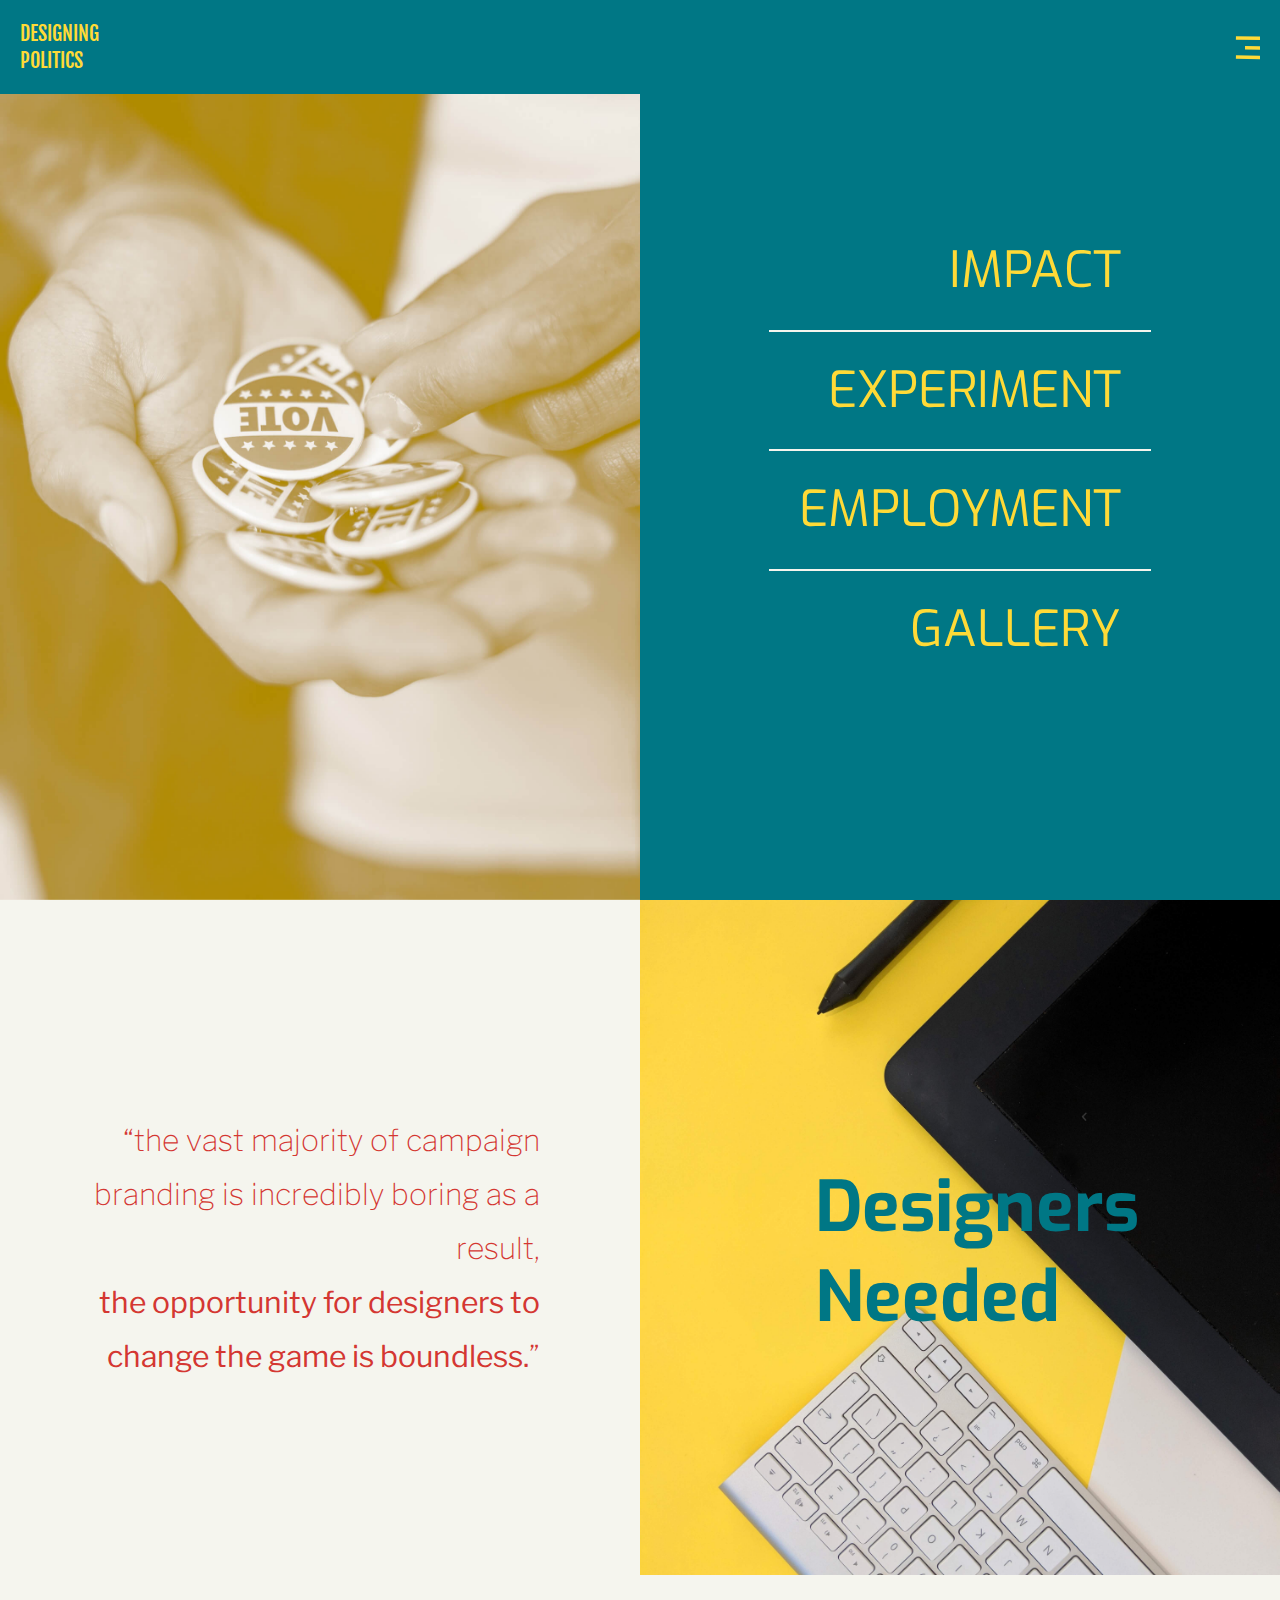
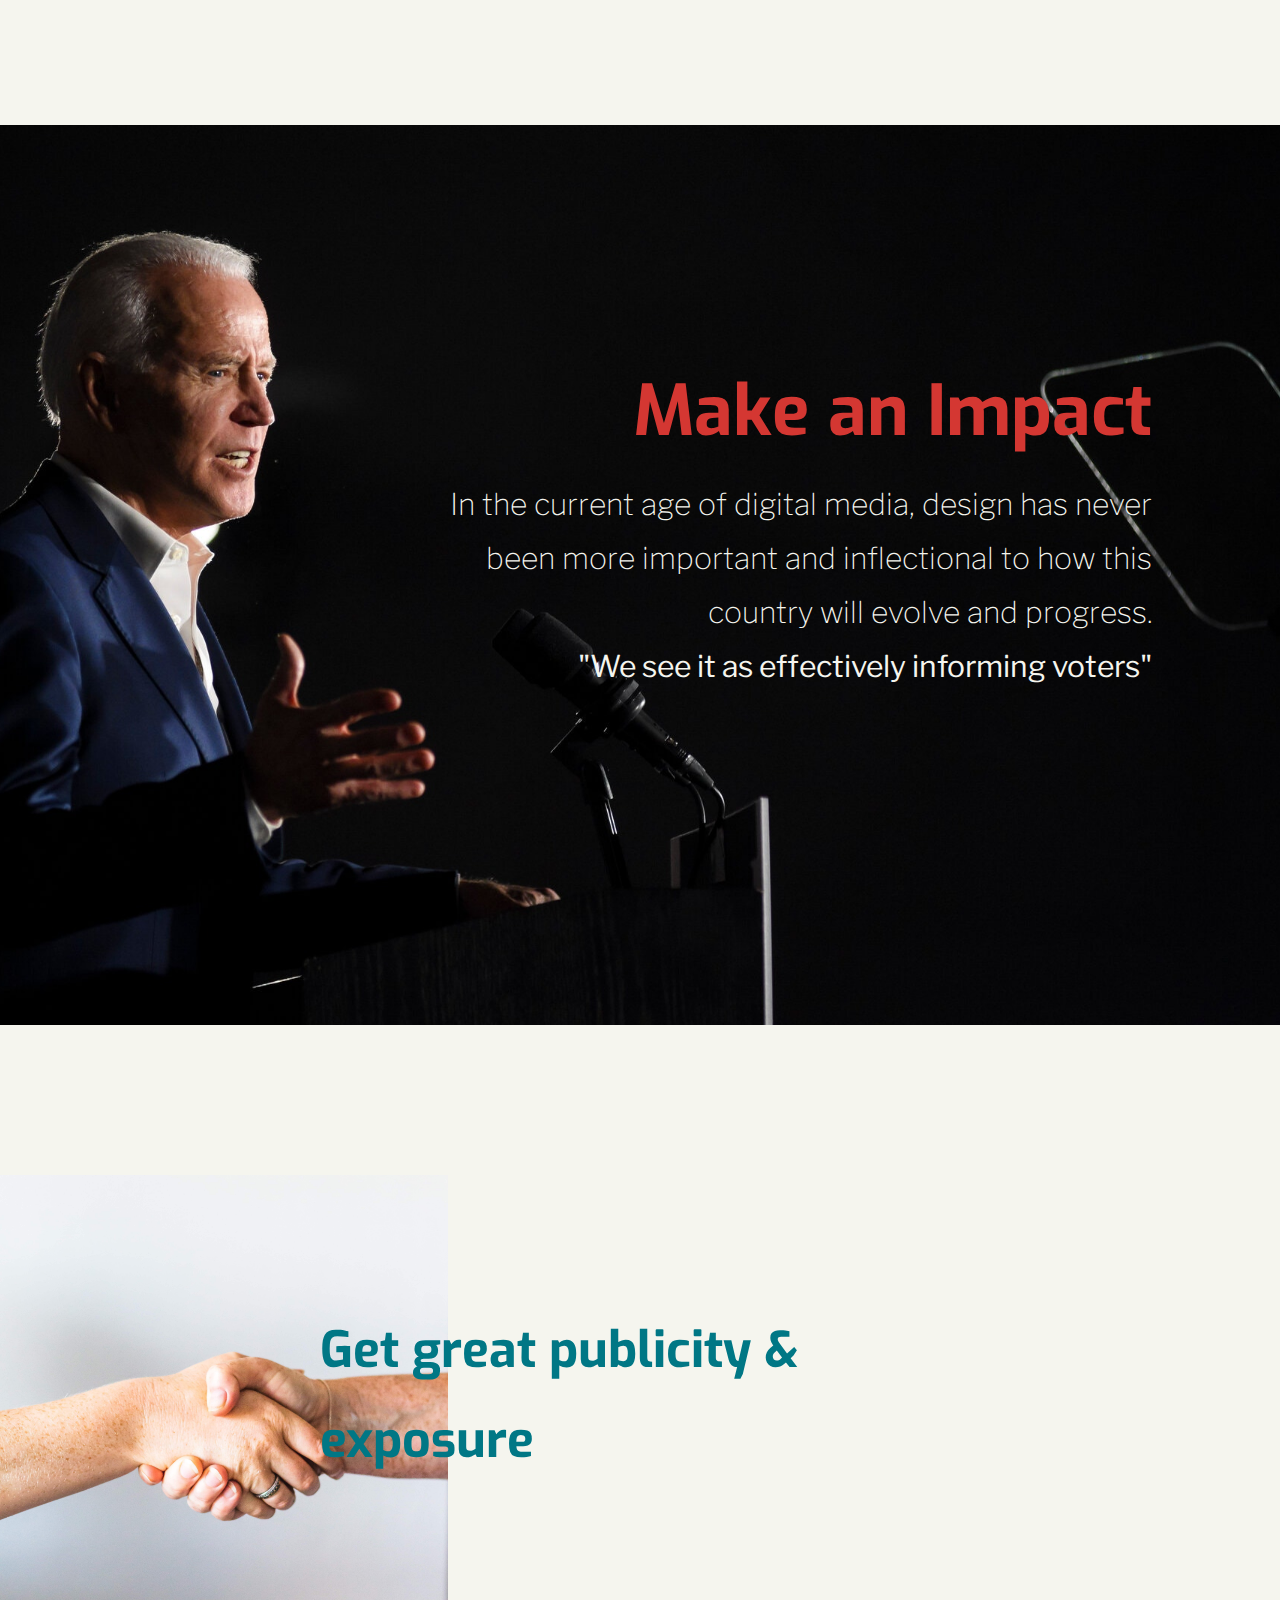
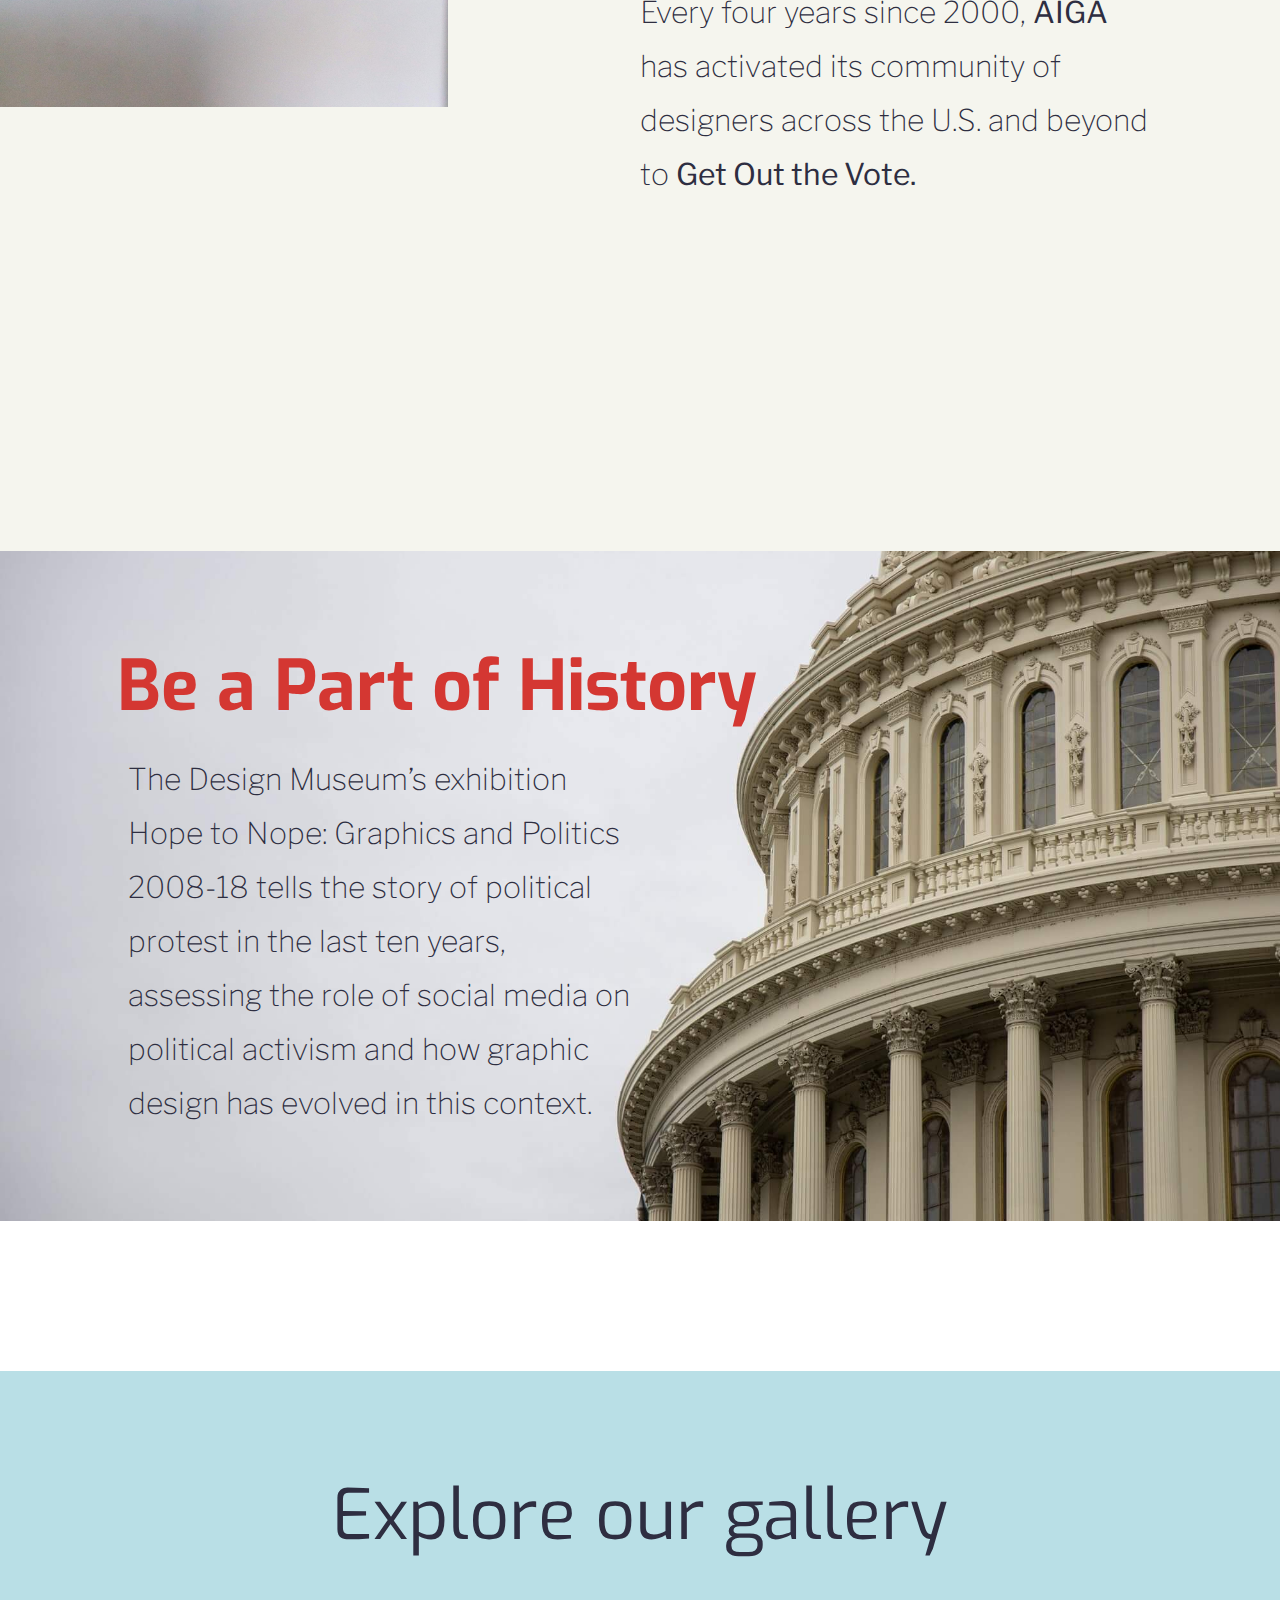
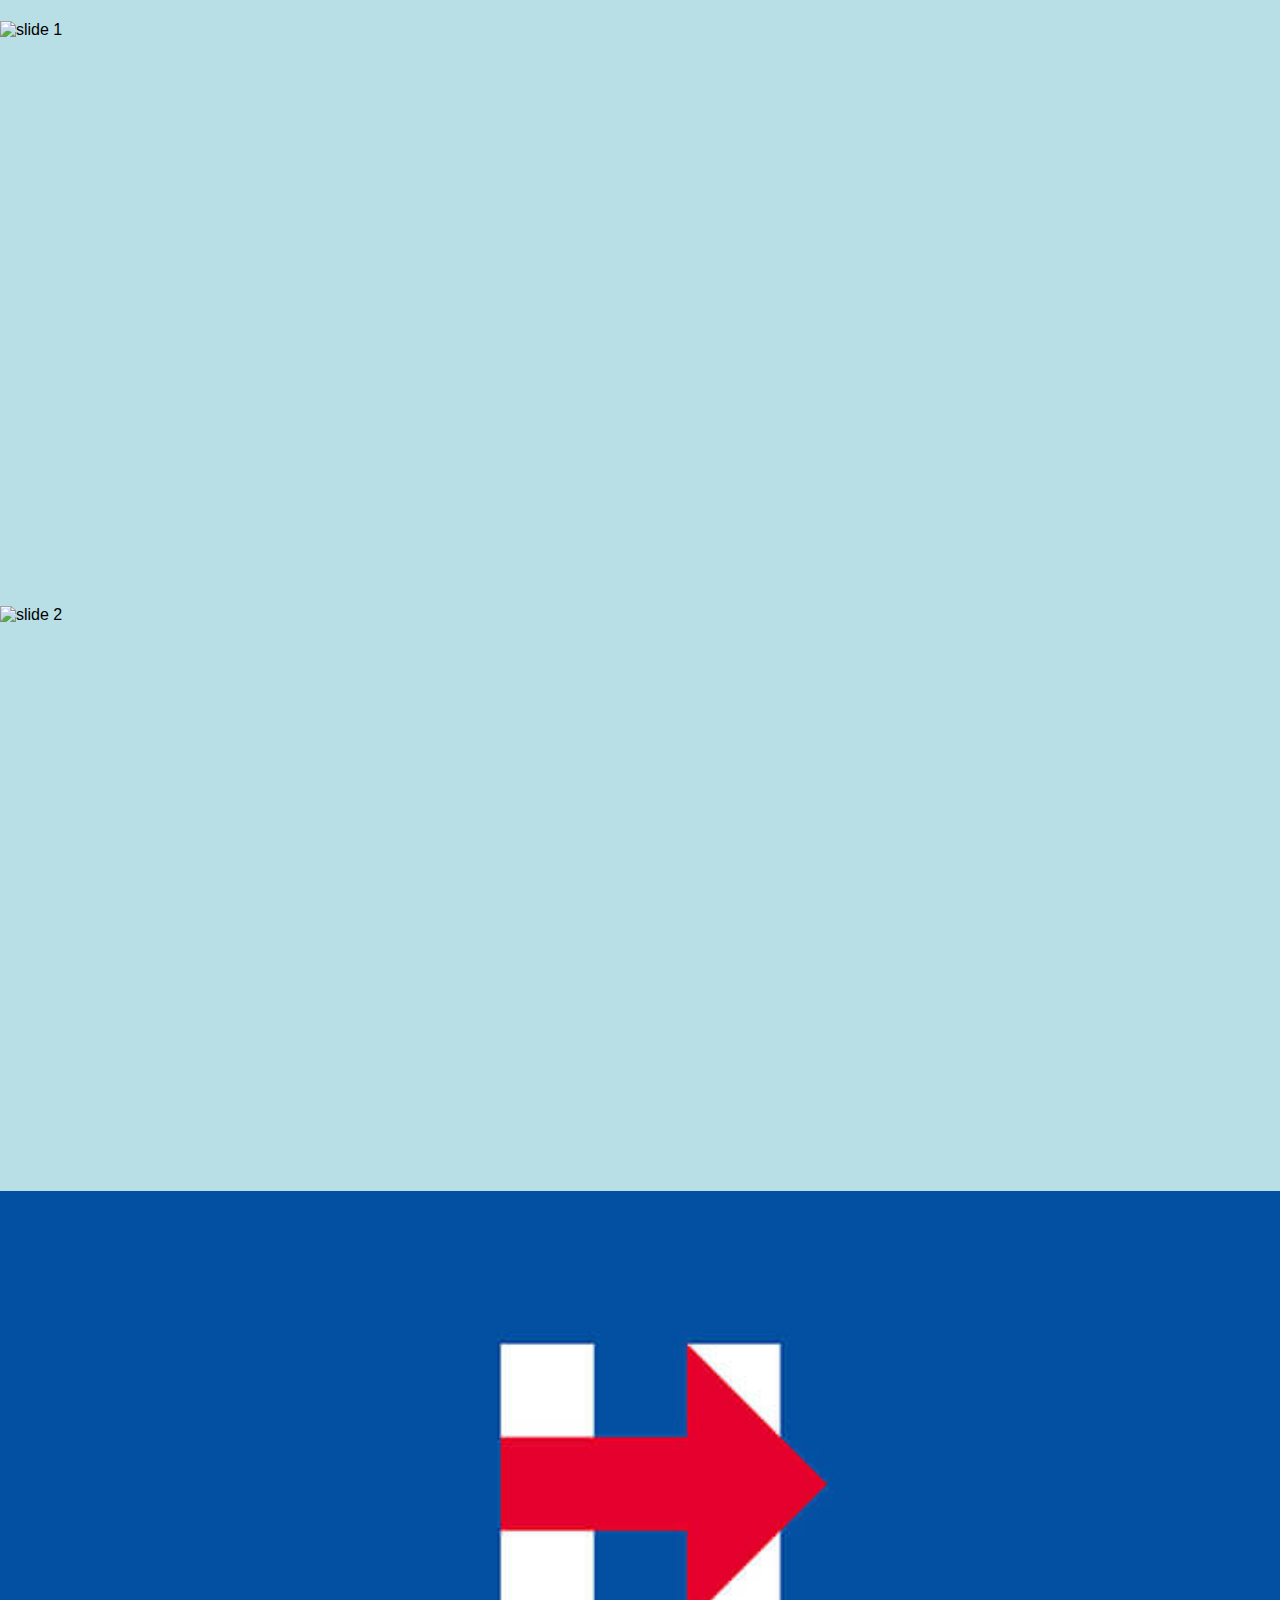
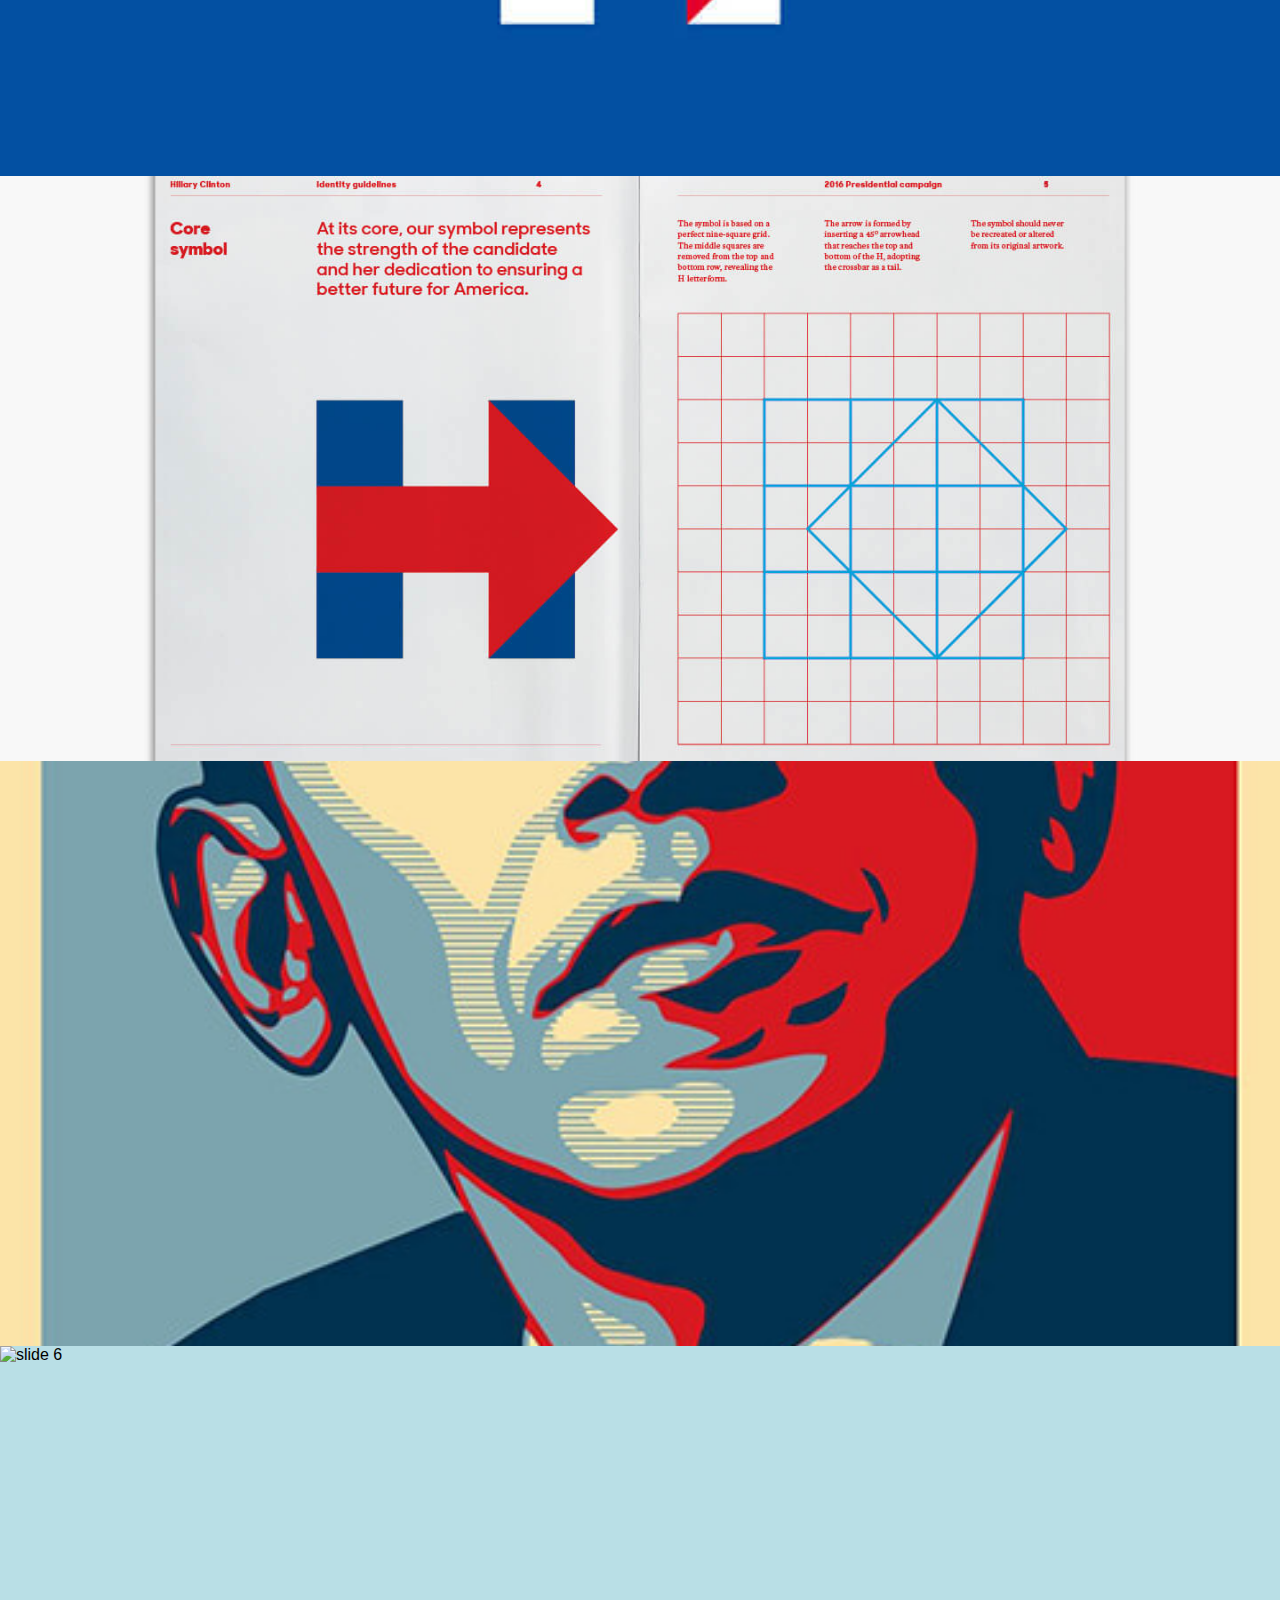
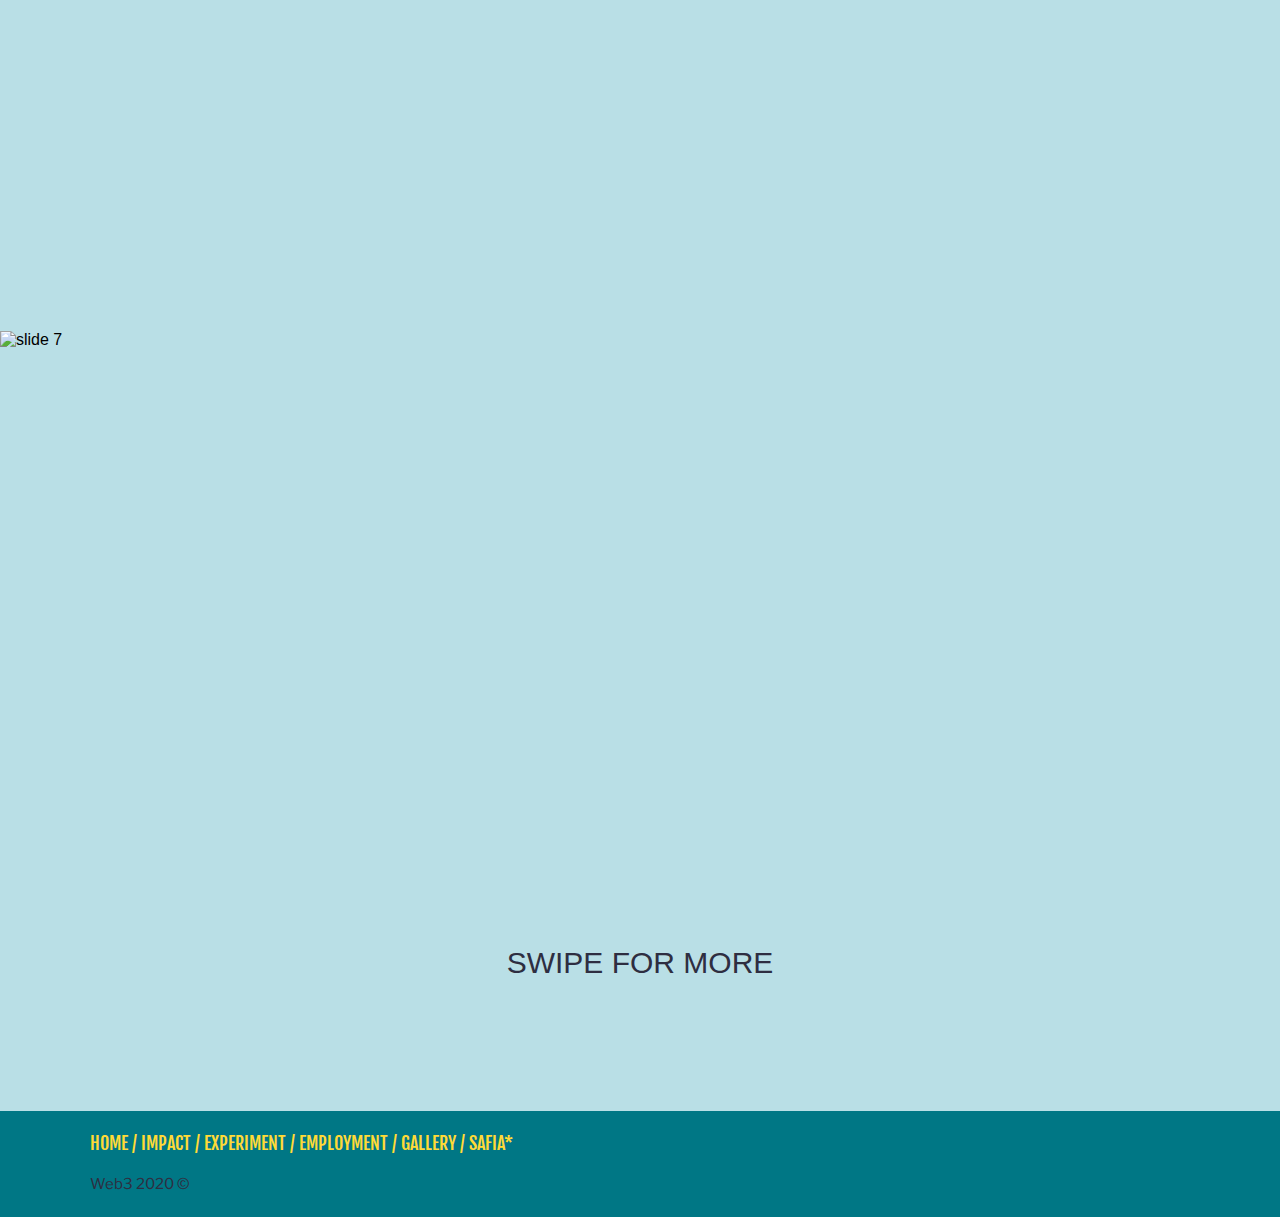
==== deploy/index.html @ 22a272df "1/2 index revisions" ====
<!DOCTYPE html>
<html lang="en">

<!-- double check versions are up to date -->

<head>
    <meta charset="UTF-8">
    <meta name="viewport" content="width=device-width, initial-scale=1.0">
    <meta http-equiv="X-UA-Compatible" content="ie=edge">
    <!-- Google Font -->
    <link href="https://fonts.googleapis.com/css2?family=Exo:wght@700&family=Fjalla+One&family=Libre+Baskerville&family=Libre+Franklin:wght@100;400;700&display=swap" rel="stylesheet">
    <!-- Font Awesome -->
    <script src="https://kit.fontawesome.com/db8be9eca2.js" crossorigin="anonymous"></script>
    <!-- AnimateCSS -->
    <link rel="stylesheet" href="https://cdnjs.cloudflare.com/ajax/libs/animate.css/4.0.0/animate.min.css"/>
    
    <!-- Fancy Box -->
    <link rel="stylesheet" href="https://cdn.jsdelivr.net/gh/fancyapps/fancybox@3.5.7/dist/jquery.fancybox.min.css" />
      <!-- Tiny Slider -->
      <link rel="stylesheet" href="https://cdnjs.cloudflare.com/ajax/libs/tiny-slider/2.9.3/tiny-slider.css">
    <!--[if (lt IE 9)]><script src="https://cdnjs.cloudflare.com/ajax/libs/tiny-slider/2.9.2/min/tiny-slider.helper.ie8.js"></script><![endif]-->
    <link rel="shortcut icon" href="">

    <link rel="stylesheet" href="css/styles.css">
    <title>Web3 Final</title>
</head>



<body>
    <header>
        <div>
            <section id="logo-container">
                <a href="index.html"><h1>DESIGNING <br class="show-for-md">POLITICS</h1></a>
            </section>
    
            <section id="burger-container">
                <svg id="burger" width="30" height="30" viewBox="0 0 38 38" xmlns="http://www.w3.org/2000/svg">
                    
                      <g id="lines" transform="translate(4 4)" stroke="#979797" stroke-width="4.5">
                        <path class="lines" id="top" d="M3.5 3.5L34 4"/>
                        <path class="lines" id="middle" d="M15 16l19 .25"/>
                        <path class="lines" id="bottom" d="M3.5 27.75l30.5.5"/>
                      </g>
                    
                  </svg>
            </section>
    
        </div>
    
    </header>
    <progress max="100" value="0" id="progress"></progress>
    <nav id="main-nav">
                <div id="nav-menu">
                    <ul >
                        <!-- <li id="nav-home"><a href="home.html">HOME</a></li> -->
                        <li id="nav-impact">
                            <a href="impact.html">
                               <div>IMPACT</div>
                            </a>
                        </li>
                        <li id="nav-experiment">
                            <a href="experiment.html">
                                <div>EXPERIMENT</div>
                            </a>
                        </li>
                        <li id="nav-employment">
                            <a href="employment.html">
                                <div>
                                    EMPLOYMENT
                                </div>
                            </a>
                        </li>
                        <li id="nav-gallery">
                            <a href="gallery.html">
                                <div>GALLERY</div>
                            </a>
                        </li>
                        <!-- <li id="nav-safi"><a href="safi.html">SAFIA*</a></li> -->
                        
                    </ul>
                </div>
                <section id="nav-img"></section>
            </nav>
            
    <section id="index-background">
                    <section id="index-opening">
                        <div>
                            <div id="index-opening-hero"></div>
                            <h1 class="animate__animated animate__fadeInDown">WHY <b>ELECTION YEARS</b> CAN BE GREAT FOR <b>DESIGNERS</b></h1>
                            <h2 class="subHeaderSlideRight typejs">Campaign work provides a multitude of opportunities to the designer</h2>
                        </div>
                    
                    </section>
                
                <section id="index-experimentation">
                    <div >
                        <img id="experiment-photo" src="img/experimentation/index-experiment.jpg" alt="Designer Tools">
                        <h3 class="impact-container indexSubtitle1" id="index-campaign">Designers Needed</h3>
                        <p class="open-text impact-container indexPara1">“the vast majority of campaign branding is incredibly boring as a result, <br>
                            <b> the opportunity for designers to change the game is boundless.</b>”
                        </p>
                    </div>
                </section>
                
                <section id="index-impact">
                    <div >
                        <section id="index-impact-content">
                            <h3 class= "impact-container indexSubtitle2" id="index-impact-h">Make an Impact</h3>
                            <p class="open-text impact-container indexPara2">In the current age of digital media, design has never been more important and inflectional to how this country will evolve and progress.
                               <br> <span><b>"We see it as effectively 
                                    informing voters"</b></span>
                            </p>
                        </section>
                        
                    </div> 
                    
                </section>
                
                <section id="index-publicity">
                    <div class="content-spacing">
                        <div id="publicity-photo"></div>
                        <h3 class="impact-container indexSubtitle3" id="get-pub">Get great publicity & exposure
                        </h3>
                        <p class="open-text impact-container indexPara3">Every four years since 2000, <b>AIGA</b> has activated its community of designers across the U.S. and beyond
                            to <b>Get Out the Vote.</b>
                        </p>
                        <!-- <p class="open-text">AIGA Get out the Vote posters are available for download, printing, and distribution by anyone interested in
                            supporting AIGA’s mission. These designs show the power and value of design within communities and across
                            the nation.</p> -->
                    </div>
                </section>
                
                <section id="index-history">
                    <div >
                        <div id="history-photo"></div>
                        <h3 class="impact-container indexSubtitle4" id="history-h">Be a Part of History
                        </h3>
                        <p class="open-text impact-container indexPara4">The Design Museum’s exhibition Ho<span>pe</span> to Nope: Graphics and Politics 2008-<span>18</span> tells the story of political
                            protest in the last ten years, assessing the role of social media on political activism and how graphic
                            design has evolved <span>in this</span> context.</p>
                        <!-- <h3>This exhibition has been a popular and critical success, with over 30,000 visitors to date. It presents a
                            range of views, from across the political spectrum.</h3> -->
                    </div>
                </section>
                <!-- 
                <section id="index-gallery">
                    <div class="content-spacing">
                        <h4 class="impact-container indexSubtitle5">Explore our gallery
                        </h4>
                            <div id="ind-gal">
                                <div id="ind-gal-1"></div>
                                <div id="ind-gal-2"></div>
                                <div id="ind-gal-3"></div>
                            </div>
                    </div>
                </section> -->
                </section>
                
                <section id="index-gallery-slider">
                    <div id="index-gallery-container" class="content-spacing">
                        <h3>Explore our gallery
                        </h3>
                        <section class="index-slider">
                            <div><img src="img/gallery/alexandria-ocasio.jpg" alt="slide 1"></div>
                            <div><img src="img/gallery/drew-davies.jpg" alt="slide 2"></div>
                            <div><img src="img/gallery/h-logo.jpg" alt="slide 3"></div>
                            <div><img src="img/gallery/h-progress.jpg" alt="slide 4"></div>
                            <div><img src="img/gallery/hope.jpg" alt="slide 5"></div>
                            <div><img src="img/gallery/jesse-wu.jpg" alt="slide 6"></div>
                            <div><img src="img/gallery/jessica-helfand.jpg" alt="slide 7"></div>
                        </section>
                        <p id="gallery-swipe">
                            SWIPE FOR MORE
                        </p>
                    </div>
                </section>
    <footer>
                        <div>
                    
                            <section id="footer-links">
                                <p><a href="index.html">HOME</a> / <a href="impact.html">IMPACT</a> / <a href="experiment.html">EXPERIMENT</a> / <span id="break" class="show-for-sm"><br></span><a href="employment.html">EMPLOYMENT</a> / <a href="gallery.html">GALLERY</a> / <a href="safi.html">SAFIA*</a></p>
                            </section>
                    
                            <section id="logos">
                                <ul>
                                    <li><a href="https://twitter.com/explore" target="_blank"><i class="fab fa-twitter"></i></a></li>
                                    <li><a href="https://www.facebook.com/" target="_blank"><i class="fab fa-facebook-square"></i></a></li>
                                    <li><a href="https://www.instagram.com/?hl=en" target="_blank"><i class="fab fa-instagram"></i></a></li>
                                    <li><a href="https://www.youtube.com/" target="_blank"><i class="fab fa-youtube"></i></a></li>
                                </ul>
                            </section>
                    
                            <p id="copyright" class="body-text">Web3 2020 &#169;</p>
                        </div>
                    </footer>
    
    <!-- jQuery -->
    <script src="https://ajax.googleapis.com/ajax/libs/jquery/3.5.1/jquery.min.js"></script>
    <!-- Greensock -->
    <script src="https://cdnjs.cloudflare.com/ajax/libs/gsap/3.4.1/gsap.min.js"></script>
    <!-- Greensock ScrollTrigger Plugin -->
    <script src="https://cdnjs.cloudflare.com/ajax/libs/gsap/3.4.2/ScrollTrigger.min.js"></script>
    <!-- Greensock TweenLight -->
    <script src="https://cdnjs.cloudflare.com/ajax/libs/gsap/latest/TweenMax.min.js"></script>
    <!-- Fancy Box -->
    <script src="https://cdn.jsdelivr.net/gh/fancyapps/fancybox@3.5.7/dist/jquery.fancybox.min.js"></script>
    <!-- Tiny Slider -->
    <script src="https://cdnjs.cloudflare.com/ajax/libs/tiny-slider/2.9.2/min/tiny-slider.js"></script>
    <!-- Typed.js -->
    <script src="https://cdn.jsdelivr.net/npm/typed.js@2.0.11"></script>
    
    <script src="js/scripts-min.js"></script>       
</body>

</html>
---- deploy/css/styles.css ----
/* =============
    Mixins
============= */
/* ---------------- Font Sizing ---------------- */
html {
  font-size: 100%;
}

/* ---------------- Media Queries ---------------- */
/* =============
    Variables
============= */
/*! normalize.css v8.0.1 | MIT License | github.com/necolas/normalize.css */
/* Document
   ========================================================================== */
/**
 * 1. Correct the line height in all browsers.
 * 2. Prevent adjustments of font size after orientation changes in iOS.
 */
html {
  line-height: 1.15;
  /* 1 */
  -webkit-text-size-adjust: 100%;
  /* 2 */
}

/* Sections
   ========================================================================== */
/**
 * Remove the margin in all browsers.
 */
body {
  margin: 0;
}

/**
 * Render the `main` element consistently in IE.
 */
main {
  display: block;
}

/**
 * Correct the font size and margin on `h1` elements within `section` and
 * `article` contexts in Chrome, Firefox, and Safari.
 */
h1 {
  font-size: 2em;
  margin: 0.67em 0;
}

/* Grouping content
   ========================================================================== */
/**
 * 1. Add the correct box sizing in Firefox.
 * 2. Show the overflow in Edge and IE.
 */
hr {
  box-sizing: content-box;
  /* 1 */
  height: 0;
  /* 1 */
  overflow: visible;
  /* 2 */
}

/**
 * 1. Correct the inheritance and scaling of font size in all browsers.
 * 2. Correct the odd `em` font sizing in all browsers.
 */
pre {
  font-family: monospace, monospace;
  /* 1 */
  font-size: 1em;
  /* 2 */
}

/* Text-level semantics
   ========================================================================== */
/**
 * Remove the gray background on active links in IE 10.
 */
a {
  background-color: transparent;
}

/**
 * 1. Remove the bottom border in Chrome 57-
 * 2. Add the correct text decoration in Chrome, Edge, IE, Opera, and Safari.
 */
abbr[title] {
  border-bottom: none;
  /* 1 */
  text-decoration: underline;
  /* 2 */
  text-decoration: underline dotted;
  /* 2 */
}

/**
 * Add the correct font weight in Chrome, Edge, and Safari.
 */
b,
strong {
  font-weight: bolder;
}

/**
 * 1. Correct the inheritance and scaling of font size in all browsers.
 * 2. Correct the odd `em` font sizing in all browsers.
 */
code,
kbd,
samp {
  font-family: monospace, monospace;
  /* 1 */
  font-size: 1em;
  /* 2 */
}

/**
 * Add the correct font size in all browsers.
 */
small {
  font-size: 80%;
}

/**
 * Prevent `sub` and `sup` elements from affecting the line height in
 * all browsers.
 */
sub,
sup {
  font-size: 75%;
  line-height: 0;
  position: relative;
  vertical-align: baseline;
}

sub {
  bottom: -0.25em;
}

sup {
  top: -0.5em;
}

/* Embedded content
   ========================================================================== */
/**
 * Remove the border on images inside links in IE 10.
 */
img {
  border-style: none;
}

/* Forms
   ========================================================================== */
/**
 * 1. Change the font styles in all browsers.
 * 2. Remove the margin in Firefox and Safari.
 */
button,
input,
optgroup,
select,
textarea {
  font-family: inherit;
  /* 1 */
  font-size: 100%;
  /* 1 */
  line-height: 1.15;
  /* 1 */
  margin: 0;
  /* 2 */
}

/**
 * Show the overflow in IE.
 * 1. Show the overflow in Edge.
 */
button,
input {
  /* 1 */
  overflow: visible;
}

/**
 * Remove the inheritance of text transform in Edge, Firefox, and IE.
 * 1. Remove the inheritance of text transform in Firefox.
 */
button,
select {
  /* 1 */
  text-transform: none;
}

/**
 * Correct the inability to style clickable types in iOS and Safari.
 */
button,
[type=button],
[type=reset],
[type=submit] {
  -webkit-appearance: button;
}

/**
 * Remove the inner border and padding in Firefox.
 */
button::-moz-focus-inner,
[type=button]::-moz-focus-inner,
[type=reset]::-moz-focus-inner,
[type=submit]::-moz-focus-inner {
  border-style: none;
  padding: 0;
}

/**
 * Restore the focus styles unset by the previous rule.
 */
button:-moz-focusring,
[type=button]:-moz-focusring,
[type=reset]:-moz-focusring,
[type=submit]:-moz-focusring {
  outline: 1px dotted ButtonText;
}

/**
 * Correct the padding in Firefox.
 */
fieldset {
  padding: 0.35em 0.75em 0.625em;
}

/**
 * 1. Correct the text wrapping in Edge and IE.
 * 2. Correct the color inheritance from `fieldset` elements in IE.
 * 3. Remove the padding so developers are not caught out when they zero out
 *    `fieldset` elements in all browsers.
 */
legend {
  box-sizing: border-box;
  /* 1 */
  color: inherit;
  /* 2 */
  display: table;
  /* 1 */
  max-width: 100%;
  /* 1 */
  padding: 0;
  /* 3 */
  white-space: normal;
  /* 1 */
}

/**
 * Add the correct vertical alignment in Chrome, Firefox, and Opera.
 */
progress {
  vertical-align: baseline;
}

/**
 * Remove the default vertical scrollbar in IE 10+.
 */
textarea {
  overflow: auto;
}

/**
 * 1. Add the correct box sizing in IE 10.
 * 2. Remove the padding in IE 10.
 */
[type=checkbox],
[type=radio] {
  box-sizing: border-box;
  /* 1 */
  padding: 0;
  /* 2 */
}

/**
 * Correct the cursor style of increment and decrement buttons in Chrome.
 */
[type=number]::-webkit-inner-spin-button,
[type=number]::-webkit-outer-spin-button {
  height: auto;
}

/**
 * 1. Correct the odd appearance in Chrome and Safari.
 * 2. Correct the outline style in Safari.
 */
[type=search] {
  -webkit-appearance: textfield;
  /* 1 */
  outline-offset: -2px;
  /* 2 */
}

/**
 * Remove the inner padding in Chrome and Safari on macOS.
 */
[type=search]::-webkit-search-decoration {
  -webkit-appearance: none;
}

/**
 * 1. Correct the inability to style clickable types in iOS and Safari.
 * 2. Change font properties to `inherit` in Safari.
 */
::-webkit-file-upload-button {
  -webkit-appearance: button;
  /* 1 */
  font: inherit;
  /* 2 */
}

/* Interactive
   ========================================================================== */
/*
 * Add the correct display in Edge, IE 10+, and Firefox.
 */
details {
  display: block;
}

/*
 * Add the correct display in all browsers.
 */
summary {
  display: list-item;
}

/* Misc
   ========================================================================== */
/**
 * Add the correct display in IE 10+.
 */
template {
  display: none;
}

/**
 * Add the correct display in IE 10.
 */
[hidden] {
  display: none;
}

/* =============
    Base
============= */
ul {
  padding: 0;
  margin: 0;
}
ul li {
  list-style: none;
}

.grid-container {
  display: grid;
  grid-template-columns: 15px auto 15px;
  grid-template-areas: ". container .";
}
@media (min-width: 1440px) {
  .grid-container {
    grid-template-columns: auto 1440px auto;
  }
}
.grid-container > div {
  grid-area: container;
}

.content-spacing {
  padding: 100px 0px;
}
@media (min-width: 1025px) {
  .content-spacing {
    padding: 100px 0px;
  }
}

.content-spacing-aaron {
  margin: 100px 0px;
}
@media (min-width: 1025px) {
  .content-spacing-aaron {
    margin: 150px 0px;
  }
}

@media (min-width: 768px) {
  .show-for-sm {
    display: none;
  }
}

.show-for-md {
  display: none;
}
@media (min-width: 768px) {
  .show-for-md {
    display: block;
  }
}

.show-for-lg {
  display: none;
}
@media (min-width: 1025px) {
  .show-for-lg {
    display: block;
  }
}

.show-for-xl {
  display: none;
}
@media (min-width: 1440px) {
  .show-for-xl {
    display: block;
  }
}

/* =============
    Typography
============= */
body {
  font-family: "Montserrat", sans-serif;
}

h1,
h2,
h3,
h4 {
  margin: 0;
  padding: 0;
}

h1 {
  text-align: center;
  font-family: "Fjalla One", sans-serif;
  color: #2E2E41;
  font-size: 5.625rem;
  font-weight: 400;
}
@media (min-width: 768px) {
  h1 {
    font-size: 6.25rem;
  }
}
@media (min-width: 1025px) {
  h1 {
    font-size: 9.375rem;
  }
}

h2 {
  text-align: left;
  font-family: "Libre Baskerville", sans-serif;
  color: #2E2E41;
  font-size: 1.875rem;
  line-height: 3.125rem;
}
@media (min-width: 1025px) {
  h2 {
    font-size: 2.5rem;
    line-height: 3.75rem;
  }
}

h3 {
  text-align: left;
  font-family: "Exo", sans-serif;
  font-size: 3.125rem;
  line-height: 4.375rem;
  color: #D43732;
}
@media (min-width: 768px) {
  h3 {
    font-size: 3.75rem;
    line-height: 5rem;
  }
}
@media (min-width: 1025px) {
  h3 {
    font-weight: 700;
    font-size: 4.375rem;
    line-height: 5.625rem;
  }
}

h4 {
  font-size: 1.1875rem;
  line-height: 1.375rem;
  color: #2E2E41;
  font-family: "Libre Franklin", sans-serif;
}
@media (min-width: 768px) {
  h4 {
    text-align: left;
    font-size: 1.25rem;
    line-height: 1.5rem;
  }
}
@media (min-width: 1025px) {
  h4 {
    font-size: 1.3125rem;
    line-height: 1.625rem;
  }
}

.body-text {
  padding: 0px 10px;
  color: #2E2E41;
  text-align: justify;
  font-size: 1rem;
  line-height: 1.375rem;
  font-family: "Libre Franklin", sans-serif;
}
@media (min-width: 768px) {
  .body-text {
    text-align: left;
    font-size: 1.0625rem;
    line-height: 1.4375rem;
  }
}
@media (min-width: 1025px) {
  .body-text {
    font-size: 1.3125rem;
    line-height: 1.625rem;
  }
}

.open-text {
  line-height: 2.5rem;
  font-size: 1.25rem;
  font-family: "Libre Franklin", sans-serif;
  color: #2E2E41;
  margin: 0;
}
@media (min-width: 768px) {
  .open-text {
    font-size: 1.5625rem;
    line-height: 2.8125rem;
  }
}
@media (min-width: 1025px) {
  .open-text {
    font-weight: 100;
    font-size: 1.875rem;
    line-height: 3.375rem;
  }
}

.pull-quote {
  font-size: 3.75rem;
  line-height: 4.6875rem;
  font-family: "Libre Baskerville", sans-serif;
}
@media (min-width: 1025px) {
  .pull-quote {
    font-size: 4.375rem;
    line-height: 6.25rem;
  }
}

/* =============
    Buttons
============= */
.button {
  align-items: center;
  font-family: "Exo", sans-serif;
  font-size: 1.25rem;
  background-color: #FFDA37;
  color: #EF777A;
  cursor: pointer;
  padding: 10px 20px;
  text-align: center;
  transition: 0.25s;
}
.button:hover, .button:active {
  color: #D43732;
  background-color: #F5F5EE;
}

/* =============
    Forms
============= */
[type=text], [type=password], [type=date], [type=datetime], [type=datetime-local], [type=month], [type=week], [type=email], [type=number], [type=search], [type=tel], [type=time], [type=url], [type=color], textarea {
  box-shadow: none;
}

[type=text]:focus, [type=password]:focus, [type=date]:focus, [type=datetime]:focus, [type=datetime-local]:focus, [type=month]:focus, [type=week]:focus, [type=email]:focus, [type=number]:focus, [type=search]:focus, [type=tel]:focus, [type=time]:focus, [type=url]:focus, [type=color]:focus, textarea:focus {
  box-shadow: none;
}

input[type=text],
input[type=email],
input[type=password],
textarea {
  -webkit-appearance: none;
}

/* =============
    Navigation
============= */
#main-nav > div {
  position: fixed;
  top: 0;
  right: 0;
  z-index: 900;
  background-color: #007785;
  width: 80vw;
  height: 100%;
  display: flex;
  justify-content: center;
  align-items: center;
}
@media (min-width: 768px) {
  #main-nav > div {
    width: 50vw;
  }
}
#main-nav ul {
  display: grid;
  grid-template-rows: repeat(4, auto);
  grid-template-areas: "n1" "n2" "n3" "n4";
  height: auto;
}
#main-nav ul li {
  font-family: "Exo", sans-serif;
}
#main-nav ul li a:link,
#main-nav ul li a:visited {
  color: #FFDA37;
  text-decoration: none;
  transition: 0.25s;
  cursor: pointer;
}
#main-nav ul li a:link > div,
#main-nav ul li a:visited > div {
  padding: 30px;
  border-bottom: 2px solid #F5F5EE;
  text-align: right;
  font-size: 1.875rem;
}
@media (min-width: 768px) {
  #main-nav ul li a:link > div,
#main-nav ul li a:visited > div {
    font-size: 2.5rem;
  }
}
@media (min-width: 1025px) {
  #main-nav ul li a:link > div,
#main-nav ul li a:visited > div {
    font-size: 3.125rem;
  }
}
@media (min-width: 1440px) {
  #main-nav ul li a:link > div,
#main-nav ul li a:visited > div {
    font-size: 3.75rem;
  }
}
#main-nav ul #nav-impact {
  grid-area: n1;
}
#main-nav ul #nav-impact a:hover,
#main-nav ul #nav-impact a:active {
  color: #EF777A;
}
#main-nav ul #nav-experiment {
  grid-area: n2;
}
#main-nav ul #nav-experiment a:hover,
#main-nav ul #nav-experiment a:active {
  color: #fff;
}
#main-nav ul #nav-employment {
  grid-area: n3;
}
#main-nav ul #nav-employment a:hover,
#main-nav ul #nav-employment a:active {
  color: #D43732;
}
#main-nav ul #nav-gallery {
  grid-area: n4;
}
#main-nav ul #nav-gallery a:hover,
#main-nav ul #nav-gallery a:active {
  color: #22C9C6;
}
#main-nav ul #nav-gallery div {
  border-bottom: none;
}
#main-nav #nav-img {
  position: fixed;
  top: 0;
  left: 0;
  z-index: 900;
  width: 20vw;
  height: 100vh;
  background-image: url(../img/index/nav-img.jpg);
  background-size: cover;
  background-position: center;
}
@media (min-width: 768px) {
  #main-nav #nav-img {
    width: 50vw;
  }
}

/* =============
    Header
============= */
header {
  width: 100%;
  top: 0;
  left: 0;
  position: fixed;
  background-color: #007785;
  z-index: 2000;
}
header div {
  display: flex;
  align-items: center;
  justify-content: flex-end;
  justify-content: space-between;
  padding: 20px;
}
header div #logo-container a {
  text-decoration: none;
}
header div #logo-container a h1 {
  color: #FFDA37;
  font-weight: 400;
  font-size: 1.25rem;
  line-height: 1.6875rem;
  text-align: left;
  transition: 0.25s;
  cursor: pointer;
}
header div #logo-container a h1:hover, header div #logo-container a h1:active {
  color: #F5F5EE;
}
header div #burger-container {
  display: flex;
  justify-content: flex-end;
  align-items: center;
}
header div #burger-container #burger {
  cursor: pointer;
}
header div #burger-container #burger #lines {
  stroke: #FFDA37;
  transition: 0.25s;
}
header div #burger-container #burger:hover #lines {
  color: #F5F5EE;
}

/* =============
    Footer
============= */
footer {
  background-color: #007785;
  padding: 50px;
  z-index: 2000;
  position: relative;
}
@media (min-width: 768px) {
  footer {
    padding: 20px 90px;
  }
}
@media (min-width: 768px) {
  footer div {
    display: grid;
    grid-template-columns: 80% auto;
    grid-template-rows: 20px 1fr;
    grid-template-areas: "flink flogo" "fcopy flogo";
  }
}
@media (min-width: 1440px) {
  footer div {
    padding: 0 10vw;
  }
}
footer div #footer-links {
  padding-bottom: 20px;
}
@media (min-width: 768px) {
  footer div #footer-links {
    grid-area: flink;
    flex: 2;
  }
}
@media (min-width: 768px) {
  footer div #footer-links #break {
    display: none;
  }
}
@media (min-width: 1025px) {
  footer div #footer-links #break {
    display: none;
  }
}
footer div #footer-links p {
  color: #FFDA37;
  font-family: "Fjalla One", sans-serif;
  font-size: 1.125rem;
  margin: 0;
  line-height: 2.5rem;
}
@media (min-width: 768px) {
  footer div #footer-links p {
    font-size: 1.125rem;
    line-height: 1.5625rem;
  }
}
footer div #footer-links a:link,
footer div #footer-links a:visited {
  color: #FFDA37;
  text-decoration: none;
}
footer div #footer-links a:link:hover, footer div #footer-links a:link:active,
footer div #footer-links a:visited:hover,
footer div #footer-links a:visited:active {
  color: #F5F5EE;
}
@media (min-width: 768px) {
  footer div #logos {
    grid-area: flogo;
  }
}
footer div #logos ul {
  display: flex;
}
@media (min-width: 768px) {
  footer div #logos ul {
    display: grid;
    grid-template-rows: repeat(2, 40px);
    grid-template-columns: repeat(2, 40px);
    text-align: right;
  }
}
@media (min-width: 1025px) {
  footer div #logos ul {
    display: flex;
  }
}
footer div #logos ul li {
  flex: 1;
  font-size: 1.25rem;
}
footer div #logos ul li a:link,
footer div #logos ul li a:visited {
  color: #F5F5EE;
}
@media (min-width: 768px) {
  footer div #logos ul li a:link,
footer div #logos ul li a:visited {
    color: #FFDA37;
  }
}
footer div #logos ul li a:link:hover, footer div #logos ul li a:link:active,
footer div #logos ul li a:visited:hover,
footer div #logos ul li a:visited:active {
  color: #FFDA37;
}
@media (min-width: 768px) {
  footer div #logos ul li a:link:hover, footer div #logos ul li a:link:active,
footer div #logos ul li a:visited:hover,
footer div #logos ul li a:visited:active {
    color: #F5F5EE;
  }
}
footer div #copyright {
  color: #2E2E41;
  padding-top: 20px;
  padding-left: 0;
  margin: 0;
}
@media (min-width: 768px) {
  footer div #copyright {
    grid-area: fcopy;
    font-size: 0.9375rem;
  }
}

#progress {
  position: fixed;
  top: 0;
  left: 0;
  -webkit-appearance: none;
  appearance: none;
  width: 100%;
  height: 15px;
  border: none;
  background: transparent;
  z-index: 1000;
}

progress::-webkit-progress-bar {
  background: transparent;
}

progress::-webkit-progress-value {
  background: linear-gradient(to left, #007785, #22C9C6, #EF777A, #D43732, #FFDA37);
  background-attachment: fixed;
}

progress::-moz-progress-bar {
  background: linear-gradient(to left, #007785, #22C9C6, #EF777A, #D43732, #FFDA37);
  background-attachment: fixed;
}

/* =============
    Employment
============= */
#employment-start {
  background-color: #F5F5EE;
}
#employment-start div #emp-hero #emp-hero-img {
  background-image: url("../img/employment/stickers-hero.jpg");
  background-position: center;
  background-size: 300%;
  height: 500px;
  width: 100vw;
  background-position-y: -10px;
}
@media (min-width: 768px) {
  #employment-start div #emp-hero #emp-hero-img {
    background-size: 200%;
    background-position-y: -100px;
    background-position-x: -160px;
    width: 75vw;
  }
}
@media (min-width: 1025px) {
  #employment-start div #emp-hero #emp-hero-img {
    height: 700px;
    background-size: 150%;
    background-position-y: -20px;
    background-position-x: -160px;
    width: 90vw;
  }
}
@media (min-width: 1440px) {
  #employment-start div #emp-hero #emp-hero-img {
    width: 80vw;
    background-size: 150%;
    background-position-y: -150px;
    background-position-x: -300px;
  }
}
#employment-start div #emp-hero #emp-title {
  bottom: 200px;
  text-align: left;
  margin-top: -300px;
  margin-bottom: 90px;
  padding: 0px 5px;
  color: #EF777A;
}
@media (min-width: 768px) {
  #employment-start div #emp-hero #emp-title {
    margin-left: 25%;
    margin-bottom: 180px;
  }
}
@media (min-width: 1025px) {
  #employment-start div #emp-hero #emp-title {
    margin-left: 15%;
  }
}
@media (min-width: 1440px) {
  #employment-start div #emp-hero #emp-title {
    text-align: center;
    margin-left: 0px;
    margin-top: -400px;
  }
}
#employment-start div #emp-hero h2 {
  text-align: left;
  padding: 30px 80px 0px 20px;
}
@media (min-width: 768px) {
  #employment-start div #emp-hero h2 {
    padding-top: 50px;
    padding-left: 15%;
  }
}
@media (min-width: 1025px) {
  #employment-start div #emp-hero h2 {
    padding-top: 120px;
    margin-top: -120px;
  }
}
@media (min-width: 1440px) {
  #employment-start div #emp-hero h2 {
    margin-top: -20px;
  }
}
#employment-start p {
  color: #EF777A;
  padding: 50px 80px 0px 20px;
}
@media (min-width: 768px) {
  #employment-start p {
    padding-left: 33%;
    padding-right: 10%;
  }
}
@media (min-width: 1025px) {
  #employment-start p {
    padding-left: 50%;
    padding-right: 5%;
  }
}

/* =============
    Pull Quote
============= */
#emp-quote {
  height: 100vh;
  background-color: #007785;
  display: flex;
  justify-content: center;
  align-items: center;
}
#emp-quote div p {
  text-align: center;
  color: #22C9C6;
}
@media (min-width: 768px) {
  #emp-quote div p {
    text-align: left;
    padding-left: 20%;
  }
}
@media (min-width: 1025px) {
  #emp-quote div p {
    padding: 0;
    text-align: center;
  }
}

/* =============
    Suitcase Text
============= */
#emp-text {
  z-index: 90;
  background-color: #EF777A;
  position: relative;
}
@media (min-width: 1440px) {
  #emp-text #emp-text-content #xl {
    display: grid;
    grid-template-columns: auto 1440px auto;
    grid-template-areas: ". xl .";
  }
}
@media (min-width: 1025px) {
  #emp-text #emp-text-content #xl #emp-text-grid {
    display: grid;
    grid-template-columns: 42% auto;
    grid-template-rows: autp auto;
    grid-template-areas: "suitcase ctext" "suitcase involved";
  }
}
@media (min-width: 1440px) {
  #emp-text #emp-text-content #xl #emp-text-grid {
    grid-area: xl;
  }
}
#emp-text #emp-text-content #xl #emp-text-grid #suitcase-img {
  background-image: url("../img/employment/suitcase.jpg");
  background-position: center;
  height: 385px;
  background-position-x: -100px;
  width: 230px;
  background-size: 270%;
}
@media (min-width: 768px) {
  #emp-text #emp-text-content #xl #emp-text-grid #suitcase-img {
    width: 45%;
    background-size: 200%;
  }
}
@media (min-width: 1025px) {
  #emp-text #emp-text-content #xl #emp-text-grid #suitcase-img {
    height: 500px;
    grid-area: suitcase;
    width: 42vw;
    margin-top: 100px;
    background-size: 150%;
    background-position-x: -10px;
  }
}
@media (min-width: 1440px) {
  #emp-text #emp-text-content #xl #emp-text-grid #suitcase-img {
    width: 530px;
    margin-left: auto;
  }
}
#emp-text #emp-text-content #xl #emp-text-grid #emp-p1 {
  color: #2E2E41;
  padding-bottom: 100px;
}
@media (min-width: 768px) {
  #emp-text #emp-text-content #xl #emp-text-grid #emp-p1 {
    padding-left: 25%;
    padding-right: 12%;
    margin: 0;
  }
}
@media (min-width: 1025px) {
  #emp-text #emp-text-content #xl #emp-text-grid #emp-p1 {
    grid-area: ctext;
    padding-left: 60px;
  }
}
@media (min-width: 1440px) {
  #emp-text #emp-text-content #xl #emp-text-grid #emp-p1 {
    width: 500px;
    padding-left: 100px;
  }
}
#emp-text #emp-text-content #xl #emp-text-grid h3 {
  padding: 0px 20px 0px 80px;
  margin-top: -70px;
  color: #2E2E41;
  text-align: left;
}
@media (min-width: 768px) {
  #emp-text #emp-text-content #xl #emp-text-grid h3 {
    margin-top: -200px;
    padding-left: 36%;
    padding-right: 120px;
    margin-bottom: 200px;
  }
}
@media (min-width: 1025px) {
  #emp-text #emp-text-content #xl #emp-text-grid h3 {
    grid-area: involved;
    margin-top: 0px;
    margin-left: -80px;
    padding-left: 0px;
    padding-right: 200px;
  }
}
@media (min-width: 1440px) {
  #emp-text #emp-text-content #xl #emp-text-grid h3 {
    padding-right: 400px;
  }
}
#emp-text #emp-text-content #emp-p2 {
  padding: 0px 90px;
}
@media (min-width: 1025px) {
  #emp-text #emp-text-content #emp-p2 {
    padding: 0px 20vw;
    margin-top: -40px;
  }
}
@media (min-width: 1440px) {
  #emp-text #emp-text-content #emp-p2 {
    width: 700px;
  }
}
#emp-text #emp-text-content #emp-p3 {
  padding: 50px 90px 0 90px;
}
@media (min-width: 1025px) {
  #emp-text #emp-text-content #emp-p3 {
    padding: 50px 10vw 0px 25vw;
  }
}
@media (min-width: 1440px) {
  #emp-text #emp-text-content #emp-p3 {
    width: 900px;
  }
}

/* =============
    Map
============= */
#emp-map {
  background-color: #F5F5EE;
  padding: 100px 0px;
}
@media (min-width: 1025px) {
  #emp-map {
    padding: 0px;
  }
}
@media (min-width: 1440px) {
  #emp-map {
    padding: 150px 0px;
  }
}
@media (min-width: 1440px) {
  #emp-map {
    display: grid;
    grid-template-columns: auto 1440px auto;
    grid-template-areas: ". xl2 .";
  }
}
@media (min-width: 1025px) {
  #emp-map #emp-map-content {
    display: grid;
    grid-template-rows: 50% auto;
    grid-template-columns: 35% auto;
    grid-template-areas: "102p mapgrid" "designers mapgrid";
  }
}
@media (min-width: 1440px) {
  #emp-map #emp-map-content {
    grid-area: xl2;
  }
}
#emp-map #emp-map-content #counter {
  color: #22C9C6;
  display: grid;
  grid-template-rows: 1fr auto;
  grid-template-columns: 1fr 1fr 1fr;
  grid-template-areas: ". tween ." ". positions .";
}
@media (min-width: 768px) {
  #emp-map #emp-map-content #counter {
    grid-template-rows: 1fr;
    grid-template-columns: 15% auto auto 20%;
    grid-template-areas: ". tween positions .";
  }
}
@media (min-width: 1025px) {
  #emp-map #emp-map-content #counter {
    grid-area: 102p;
    grid-template-rows: 1fr 1fr;
    grid-template-columns: 1fr;
    grid-template-areas: "tween" "positions";
    padding-top: 15vh;
  }
}
@media (min-width: 1440px) {
  #emp-map #emp-map-content #counter {
    padding-top: 0px;
  }
}
#emp-map #emp-map-content #counter #count-tween {
  grid-area: tween;
  color: #22C9C6;
  padding: 0 20px;
  font-size: 6.25rem;
  text-align: center;
}
@media (min-width: 768px) {
  #emp-map #emp-map-content #counter #count-tween {
    font-size: 8.75rem;
    margin-right: 0;
    margin-left: auto;
  }
}
@media (min-width: 1025px) {
  #emp-map #emp-map-content #counter #count-tween {
    font-size: 6.25rem;
    text-align: center;
    margin-left: 0;
  }
}
#emp-map #emp-map-content #counter #tween-text {
  grid-area: positions;
  margin: 0px;
  padding-left: 0px;
  text-align: center;
  line-height: 1.875rem;
  color: #007785;
}
@media (min-width: 768px) {
  #emp-map #emp-map-content #counter #tween-text {
    margin-right: auto;
    text-align: left;
    line-height: 2.5rem;
    margin-top: auto;
    padding-bottom: 30px;
    padding-top: 30px;
    width: 200px;
  }
}
@media (min-width: 1025px) {
  #emp-map #emp-map-content #counter #tween-text {
    text-align: center;
    margin-top: -40px;
    width: auto;
    padding-top: 10px;
    font-size: 1.5625rem;
    line-height: 2.1875rem;
    margin-right: 0;
  }
}
#emp-map #emp-map-content #designers-wanted {
  color: #D43732;
}
@media (min-width: 1025px) {
  #emp-map #emp-map-content #designers-wanted {
    grid-area: designers;
    padding-right: 30%;
    padding-top: 90px;
  }
}
#emp-map #emp-map-content #designers-wanted p {
  text-align: left;
  padding-left: 60px;
  padding-right: 70px;
  font-size: 1.125rem;
  line-height: 1.875rem;
}
@media (min-width: 768px) {
  #emp-map #emp-map-content #designers-wanted p {
    text-align: right;
    padding-right: 12%;
    padding-left: 45%;
    margin-bottom: 0;
  }
}
@media (min-width: 1025px) {
  #emp-map #emp-map-content #designers-wanted p {
    padding: 0px;
    padding-left: 30%;
  }
}
#emp-map #emp-map-content #designers-wanted h3 {
  text-align: right;
  padding-left: 100px;
  padding-right: 60px;
  color: #D43732;
  font-size: 2.5rem;
  line-height: 2.8125rem;
}
@media (min-width: 768px) {
  #emp-map #emp-map-content #designers-wanted h3 {
    text-align: left;
  }
}
@media (min-width: 1025px) {
  #emp-map #emp-map-content #designers-wanted h3 {
    padding: 0px;
    text-align: right;
  }
}
@media (min-width: 1440px) {
  #emp-map #emp-map-content #designers-wanted h3 {
    padding-left: 40%;
  }
}
#emp-map #emp-map-content #google-map {
  padding: 100px 0px;
  padding-top: 50px;
}
@media (min-width: 768px) {
  #emp-map #emp-map-content #google-map {
    padding: 50px 0px 100px 0pc;
  }
}
@media (min-width: 1025px) {
  #emp-map #emp-map-content #google-map {
    grid-area: mapgrid;
    padding: 0px;
    border-left: solid 2px #007785;
  }
}
@media (min-width: 1440px) {
  #emp-map #emp-map-content #google-map {
    border: none;
  }
}
#emp-map #emp-map-content #google-map #map {
  width: 100%;
  height: 400px;
}
@media (min-width: 768px) {
  #emp-map #emp-map-content #google-map #map {
    height: 620px;
  }
}
@media (min-width: 1025px) {
  #emp-map #emp-map-content #google-map #map {
    height: 100vh;
    width: 100%;
  }
}
@media (min-width: 1440px) {
  #emp-map #emp-map-content #google-map #map {
    height: 630px;
  }
}

/* =============
   Cards
============= */
#emp-cards {
  background-color: #B9DFE6;
  z-index: 90;
  position: relative;
}
#emp-cards #emp-cards-content h4 {
  color: #D43732;
}
@media (min-width: 768px) {
  #emp-cards #emp-cards-content #card-gallery {
    display: grid;
    grid-template-columns: repeat(2, 1fr);
    grid-template-rows: repeat(5, 1fr);
  }
}
@media (min-width: 1025px) {
  #emp-cards #emp-cards-content #card-gallery {
    grid-template-columns: auto 350px 350px auto;
    grid-template-rows: repeat(2, 430px);
    grid-template-areas: ". hi5 three ." ". ssk bluestate .";
  }
}
@media (min-width: 1440px) {
  #emp-cards #emp-cards-content #card-gallery {
    grid-template-rows: 430px;
    grid-template-columns: auto 350px 350px 350px 350px auto;
    grid-template-areas: ". ssk hi5 three bluestate .";
  }
}
#emp-cards #emp-cards-content #card-gallery .emp-card {
  margin-left: auto;
  margin-right: auto;
  background-color: #F5F5EE;
  width: 250px;
  margin-bottom: 100px;
}
@media (min-width: 768px) {
  #emp-cards #emp-cards-content #card-gallery .emp-card {
    height: 300px;
  }
}
@media (min-width: 1025px) {
  #emp-cards #emp-cards-content #card-gallery .emp-card {
    height: auto;
  }
}
#emp-cards #emp-cards-content #card-gallery .emp-card img {
  padding: 40px 0px 20px 0px;
  margin-left: auto;
  margin-right: auto;
  display: block;
}
#emp-cards #emp-cards-content #card-gallery .emp-card h4 {
  text-align: center;
  padding: 40px 0px 20px 0px;
}
@media (min-width: 768px) {
  #emp-cards #emp-cards-content #card-gallery .emp-card h4 {
    text-align: left;
    padding-left: 20px;
  }
}
#emp-cards #emp-cards-content #card-gallery .emp-card p {
  text-align: left;
  overflow: scroll;
  height: 85px;
  margin-top: 0px;
  color: #2E2E41;
}
@media (min-width: 768px) {
  #emp-cards #emp-cards-content #card-gallery .emp-card p {
    padding-left: 20px;
  }
}
@media (min-width: 1025px) {
  #emp-cards #emp-cards-content #card-gallery .emp-card p {
    margin-top: 0px;
    font-size: 1.125rem;
    height: 110px;
  }
}
@media (min-width: 768px) {
  #emp-cards #emp-cards-content #card-gallery #high-five {
    grid-area: 1/1/3/2;
  }
}
@media (min-width: 1025px) {
  #emp-cards #emp-cards-content #card-gallery #high-five {
    grid-area: hi5;
  }
}
#emp-cards #emp-cards-content #card-gallery #high-five img {
  height: 80px;
}
@media (min-width: 1025px) {
  #emp-cards #emp-cards-content #card-gallery #high-five img {
    padding-top: 30px;
    padding-bottom: 25px;
  }
}
#emp-cards #emp-cards-content #card-gallery #high-five h4 {
  margin-top: -40px;
}
@media (min-width: 768px) {
  #emp-cards #emp-cards-content #card-gallery #threei {
    grid-area: 2/2/4/3;
  }
}
@media (min-width: 1025px) {
  #emp-cards #emp-cards-content #card-gallery #threei {
    grid-area: three;
  }
}
#emp-cards #emp-cards-content #card-gallery #threei img {
  height: 35px;
}
@media (min-width: 1025px) {
  #emp-cards #emp-cards-content #card-gallery #threei h4 {
    padding-bottom: 10px;
  }
}
@media (min-width: 768px) {
  #emp-cards #emp-cards-content #card-gallery #ssk {
    grid-area: 3/1/5/2;
  }
}
@media (min-width: 1025px) {
  #emp-cards #emp-cards-content #card-gallery #ssk {
    grid-area: ssk;
  }
}
#emp-cards #emp-cards-content #card-gallery #ssk img {
  height: 30px;
}
@media (min-width: 1025px) {
  #emp-cards #emp-cards-content #card-gallery #ssk h4 {
    margin-top: 10px;
  }
}
@media (min-width: 768px) {
  #emp-cards #emp-cards-content #card-gallery #blue-state {
    grid-area: 4/2/6/3;
  }
}
@media (min-width: 1025px) {
  #emp-cards #emp-cards-content #card-gallery #blue-state {
    grid-area: bluestate;
  }
}
#emp-cards #emp-cards-content #card-gallery #blue-state img {
  height: 40px;
}
#emp-cards #emp-cards-content #emp-end p {
  color: #007785;
}
@media (min-width: 768px) {
  #emp-cards #emp-cards-content #emp-end p {
    padding: 0px 90px;
  }
}
@media (min-width: 1025px) {
  #emp-cards #emp-cards-content #emp-end p {
    padding: 0 25vw;
  }
}

/* =============
    Experiment
============= */
#experimentation {
  background-color: #F5F5EE;
}
#experimentation #hero-experiment {
  padding-top: 70px;
}
@media (min-width: 1025px) {
  #experimentation #hero-experiment {
    padding-top: 200px;
  }
}
#experimentation #hero-experiment #hero-image-experiment {
  background-image: url("../img/experimentation/experimentation-hero.jpg");
  background-position: center;
  background-size: cover;
  height: 350px;
  width: 100%;
}
@media (min-width: 768px) {
  #experimentation #hero-experiment #hero-image-experiment {
    width: 75vw;
  }
}
@media (min-width: 1025px) {
  #experimentation #hero-experiment #hero-image-experiment {
    height: 500px;
    width: 90vw;
  }
}
@media (min-width: 1440px) {
  #experimentation #hero-experiment #hero-image-experiment {
    margin-left: 10%;
  }
}
#experimentation #hero-experiment #title-experiment {
  bottom: 200px;
  margin-bottom: 90px;
  margin-top: -500px;
  padding: 0px 5px;
}
@media (min-width: 768px) {
  #experimentation #hero-experiment #title-experiment {
    margin-bottom: 180px;
    padding-top: 100px;
  }
}
@media (min-width: 1025px) {
  #experimentation #hero-experiment #title-experiment {
    margin-left: 0%;
  }
}
@media (min-width: 1440px) {
  #experimentation #hero-experiment #title-experiment {
    margin-left: 0px;
    margin-top: -400px;
    text-align: center;
  }
}
#experimentation #hero-experiment #title-experiment h1 {
  color: #EF777A;
  text-align: left;
}
@media (min-width: 768px) {
  #experimentation #hero-experiment #title-experiment h1 {
    text-align: center;
  }
}
#experimentation #hero-experiment #subtitle-experiment {
  margin-top: -50px;
  padding: 100px 20px 0px 20px;
  text-align: left;
}
@media (min-width: 768px) {
  #experimentation #hero-experiment #subtitle-experiment {
    padding-left: 15%;
    padding-right: 30%;
    padding-top: 3%;
  }
}
@media (min-width: 1025px) {
  #experimentation #hero-experiment #subtitle-experiment {
    margin-top: -50px;
    padding-right: 400px;
  }
}
@media (min-width: 1440px) {
  #experimentation #hero-experiment #subtitle-experiment {
    margin-left: 50%;
    margin-right: 10%;
    margin-top: -120px;
    padding: 0px;
  }
}
@media (min-width: 768px) {
  #experimentation #section-1-experiment {
    display: grid;
    grid-template-columns: 40% auto;
  }
}
@media (min-width: 1025px) {
  #experimentation #section-1-experiment {
    column-gap: 10%;
    margin: auto 5%;
  }
}
@media (min-width: 768px) {
  #experimentation #section-1-experiment #pullquote-section-1 {
    grid-column-end: 3;
    grid-column-start: 1;
    grid-row-start: 1;
  }
}
@media (min-width: 1025px) {
  #experimentation #section-1-experiment #pullquote-section-1 {
    margin-right: -5%;
    padding-bottom: 100px;
  }
}
#experimentation #section-1-experiment #pullquote-section-1 p {
  color: #EF777A;
  padding-left: 20px;
  padding-right: 20px;
  text-align: left;
}
@media (min-width: 768px) {
  #experimentation #section-1-experiment #pullquote-section-1 p {
    padding-left: 40%;
    padding-right: 10%;
    padding-top: 0px;
    text-align: right;
  }
}
@media (min-width: 1440px) {
  #experimentation #section-1-experiment #pullquote-section-1 p {
    margin: 0;
    padding: 0;
    padding-top: 40px;
    text-align: center;
  }
}
#experimentation #section-1-experiment #image-section-1 {
  background-image: url("../img/experimentation/obama.jpg");
  background-position: center;
  background-position-x: -150px;
  background-size: cover;
  height: 30vh;
  margin-top: 100px;
}
@media (min-width: 768px) {
  #experimentation #section-1-experiment #image-section-1 {
    grid-column-start: 1;
    grid-row-start: 2;
    height: 30vh;
    padding-top: 100px;
  }
}
@media (min-width: 1025px) {
  #experimentation #section-1-experiment #image-section-1 {
    height: 400px;
    margin-top: 0px;
  }
}
#experimentation #section-1-experiment #para-section-1 p {
  padding: 15px 15px 0;
}
@media (min-width: 768px) {
  #experimentation #section-1-experiment #para-section-1 {
    padding-top: 100px;
    grid-column-start: 2;
    grid-row-start: 2;
    padding-left: 20px;
    padding-top: 100px;
  }
}
@media (min-width: 1025px) {
  #experimentation #section-1-experiment #para-section-1 {
    margin-top: 0px;
    padding-right: 15%;
    padding-top: 60px;
  }
}
#experimentation #section-2-experiment #pullquote-section-2 {
  margin-top: 0px;
}
@media (min-width: 768px) {
  #experimentation #section-2-experiment #pullquote-section-2 {
    margin: auto 3% auto 30%;
  }
}
@media (min-width: 1440px) {
  #experimentation #section-2-experiment #pullquote-section-2 {
    margin-left: 30%;
    margin-right: 15%;
  }
}
#experimentation #section-2-experiment #pullquote-section-2 h3 {
  color: #22C9C6;
  margin-bottom: -400px;
  padding: 10px;
  padding-left: 20px;
  padding-right: 20px;
  text-align: right;
}
@media (min-width: 768px) {
  #experimentation #section-2-experiment #pullquote-section-2 h3 {
    margin-bottom: 0px;
  }
}
@media (min-width: 1025px) {
  #experimentation #section-2-experiment #pullquote-section-2 h3 {
    margin-bottom: 10vh;
  }
}
#experimentation #section-2-experiment #image-section-2 {
  background-image: url("../img/experimentation/france.jpg");
  background-position: center;
  background-size: cover;
  height: 70vh;
}
@media (min-width: 768px) {
  #experimentation #section-2-experiment #image-section-2 {
    height: 60vh;
    margin: -20% 10% auto;
    margin-bottom: 100px;
  }
}
@media (min-width: 1025px) {
  #experimentation #section-2-experiment #image-section-2 {
    height: 80vh;
    margin: 0px;
    margin-top: -100px;
    width: 100vw;
  }
}
@media (min-width: 1440px) {
  #experimentation #section-2-experiment #image-section-2 {
    margin-bottom: 150px;
    margin-left: 10%;
    margin-right: 10%;
    margin-top: -115px;
    width: auto;
  }
}
#experimentation #section-3-experiment {
  background-color: #EF777A;
  padding: 100px 0;
  position: relative;
}
@media (min-width: 1025px) {
  #experimentation #section-3-experiment {
    padding: 150px 0;
  }
}
#experimentation #section-3-experiment #para-section-3 {
  align-items: center;
  display: flex;
  justify-content: center;
}
@media (min-width: 768px) {
  #experimentation #section-3-experiment #para-section-3 {
    height: 100vh;
  }
}
@media (min-width: 1440px) {
  #experimentation #section-3-experiment #para-section-3 {
    height: 100vh;
    margin-left: 25%;
    margin-right: 25%;
  }
}
#experimentation #section-3-experiment #para-section-3 p {
  padding: 0 15px;
  color: #fff;
  text-align: justify;
}
@media (min-width: 768px) {
  #experimentation #section-3-experiment #para-section-3 p {
    text-align: left;
    padding: 0 100px;
  }
}
#experimentation #section-4-experiment {
  background-color: #007785;
  position: relative;
}
@media (min-width: 768px) {
  #experimentation #section-4-experiment {
    background-color: #F5F5EE;
    column-gap: 20px;
    display: grid;
    grid-template-columns: repeat(2, 1fr);
    padding-top: 100px;
  }
}
#experimentation #section-4-experiment #pullquote-section-4 {
  align-items: top;
  display: flex;
  height: 100vh;
  justify-content: center;
  padding-top: 100px;
}
@media (min-width: 768px) {
  #experimentation #section-4-experiment #pullquote-section-4 {
    align-items: center;
    grid-column-start: 1;
    grid-row-start: 1;
    padding-left: 20px;
    padding-top: auto;
  }
}
@media (min-width: 1025px) {
  #experimentation #section-4-experiment #pullquote-section-4 {
    height: auto;
  }
}
#experimentation #section-4-experiment #pullquote-section-4 h3 {
  color: #B9DFE6;
  padding-left: 10px;
  padding-right: 10px;
  text-align: right;
  font-size: 1.25rem;
  line-height: 2.5rem;
}
@media (min-width: 768px) {
  #experimentation #section-4-experiment #pullquote-section-4 h3 {
    color: #007785;
    font-family: "Libre Franklin", sans-serif;
    font-size: 1.5625rem;
    line-height: 2.8125rem;
  }
}
@media (min-width: 1025px) {
  #experimentation #section-4-experiment #pullquote-section-4 h3 {
    padding: 100px;
    text-align: right;
  }
}
#experimentation #section-4-experiment #image-section-4 {
  background-image: url("../img/experimentation/logos.jpg");
  background-position: center;
  background-size: cover;
  height: 50vh;
}
@media (min-width: 768px) {
  #experimentation #section-4-experiment #image-section-4 {
    grid-column-start: 2;
    height: 60vh;
  }
}
@media (min-width: 1440px) {
  #experimentation #section-4-experiment #image-section-4 {
    margin-right: 10%;
  }
}
#experimentation #section-4-experiment #para-section-4 {
  margin-top: -70vh;
}
#experimentation #section-4-experiment #para-section-4 p {
  color: #F5F5EE;
}
@media (min-width: 768px) {
  #experimentation #section-4-experiment #para-section-4 p {
    color: #2E2E41;
  }
}
@media (min-width: 768px) {
  #experimentation #section-4-experiment #para-section-4 {
    grid-column-end: 3;
    grid-column-start: 1;
    margin-top: -400px;
    padding-left: 50px;
    padding-right: 50px;
  }
}
#experimentation #section-4-experiment #para-section-4 #ps4p2 {
  padding-top: 50px;
}
@media (min-width: 768px) {
  #experimentation #section-4-experiment #para-section-4 #ps4p2 {
    padding-left: 100px;
  }
}
@media (min-width: 1025px) {
  #experimentation #section-4-experiment #para-section-4 {
    margin: auto 20%;
  }
}
#experimentation #section-5-experiment {
  background-color: #EF777A;
  overflow: hidden;
  display: grid;
  gap: 3%;
  grid-template-columns: auto;
  padding: 100px 20px;
}
@media (min-width: 768px) {
  #experimentation #section-5-experiment {
    display: grid;
    gap: 3%;
    grid-template-columns: 40% auto;
    padding: 100px 20px;
  }
}
@media (min-width: 1025px) {
  #experimentation #section-5-experiment {
    grid-template-columns: repeat(3, 1fr);
    padding: 150px 20px;
  }
}
#experimentation #section-5-experiment #image-1-section-5 {
  background-image: url("../img/experimentation/scotland.jpg");
  background-position: -500px;
  background-size: cover;
  height: 50vh;
  grid-column-start: 1;
  grid-row-start: 1;
}
@media (min-width: 768px) {
  #experimentation #section-5-experiment #image-1-section-5 {
    background-position: 0px;
    grid-column-start: 1;
    grid-row-start: 1;
  }
}
@media (min-width: 1025px) {
  #experimentation #section-5-experiment #image-1-section-5 {
    grid-column-start: 1;
  }
}
#experimentation #section-5-experiment #image-2-section-5 {
  background-image: url("../img/experimentation/denmark.jpg");
  background-position: center;
  background-size: cover;
  height: 50vh;
  grid-column-start: 1;
  grid-row-start: 2;
}
@media (min-width: 768px) {
  #experimentation #section-5-experiment #image-2-section-5 {
    grid-column-end: 3;
    grid-column-start: 1;
    grid-row-end: 3;
    grid-row-start: 2;
  }
}
@media (min-width: 1025px) {
  #experimentation #section-5-experiment #image-2-section-5 {
    grid-column-start: 2;
    grid-row-end: 1;
    grid-row-start: 1;
  }
}
#experimentation #section-5-experiment #image-3-section-5 {
  background-image: url("../img/experimentation/aroha.jpg");
  background-position: center;
  background-size: cover;
  height: 50vh;
  grid-column-start: 1;
  grid-row-start: 3;
}
@media (min-width: 768px) {
  #experimentation #section-5-experiment #image-3-section-5 {
    grid-column-start: 2;
    grid-row-start: 1;
  }
}
@media (min-width: 1025px) {
  #experimentation #section-5-experiment #image-3-section-5 {
    grid-column-start: 3;
  }
}

/* =============
    Gallery
============= */
img {
  object-fit: cover;
}

.bold-text {
  font-weight: 700;
}

#gallery-hero {
  background-color: #F5F5EE;
}
#gallery-hero div {
  position: relative;
  display: flex;
  justify-content: center;
  align-items: flex-end;
}
@media (min-width: 768px) {
  #gallery-hero div {
    display: flex;
    justify-content: flex-start;
  }
}
#gallery-hero div img {
  display: none;
}
@media (min-width: 768px) {
  #gallery-hero div img {
    object-position: left center;
    display: block;
    height: 550px;
    width: 90%;
  }
}
@media (min-width: 1025px) {
  #gallery-hero div img {
    height: 85vh;
  }
}
#gallery-hero div > div {
  background-image: url(../img/gallery/hero-1.jpg);
  background-position: left top;
  background-size: cover;
  width: 100vw;
  height: 80vh;
}
@media (min-width: 768px) {
  #gallery-hero div > div {
    height: auto;
    display: flex;
    justify-content: flex-end;
    align-items: center;
    background-image: none;
    position: absolute;
    top: 0;
  }
}
#gallery-hero div > div h1 {
  text-align: center;
  color: #D43732;
  padding-bottom: 100px;
}
@media (min-width: 768px) {
  #gallery-hero div > div h1 {
    padding-bottom: 0px;
    text-align: left;
    margin: 40vh 7% 0 0;
  }
}
#gallery-hero div p {
  margin: 0 12%;
  text-align: justify;
  color: #D43732;
}
@media (min-width: 768px) {
  #gallery-hero div p {
    width: 550px;
    margin-left: 10%;
  }
}

#gallery-content-1 #gallery-quote-1 {
  width: 100%;
  height: 80vh;
  background-image: url(../img/gallery/hero-2.jpg);
  background-size: cover;
  background-position: top center;
  display: flex;
  align-items: center;
  justify-content: flex-end;
  overflow: hidden;
}
@media (min-width: 768px) {
  #gallery-content-1 #gallery-quote-1 {
    height: 100vh;
  }
}
#gallery-content-1 #gallery-quote-1 p {
  width: auto;
  margin: 0 10%;
  color: #F5F5EE;
}
@media (min-width: 768px) {
  #gallery-content-1 #gallery-quote-1 p {
    text-align: right;
    margin-right: 10%;
    margin-left: 36%;
  }
}
@media (min-width: 1025px) {
  #gallery-content-1 #gallery-quote-1 p {
    width: 500px;
  }
}
#gallery-content-1 #gallery-container {
  height: 100vh;
  width: 100vw;
  overflow: hidden;
  background-color: #F5F5EE;
}
#gallery-content-1 #gallery-container h3 {
  color: #D43732;
  font-size: 1.875rem;
}
#gallery-content-1 #gallery-container p {
  color: #D43732;
  padding: 0;
  text-align: left;
}
#gallery-content-1 #gallery-container ul {
  display: flex;
  align-items: center;
  height: 100vh;
  background-color: #F5F5EE;
}
#gallery-content-1 #gallery-container ul li {
  display: flex;
  flex-wrap: wrap;
  align-items: center;
  margin-right: 35px;
}
#gallery-content-1 #gallery-container ul li img {
  width: 50vw;
  height: 60vh;
}
@media (min-width: 768px) {
  #gallery-content-1 #gallery-container ul li img {
    width: 30vw;
  }
}
@media (min-width: 1025px) {
  #gallery-content-1 #gallery-container ul li img {
    width: 25vw;
    height: 60vh;
  }
}
@media (min-width: 1440px) {
  #gallery-content-1 #gallery-container ul li img {
    width: 20vw;
  }
}
#gallery-content-1 #gallery-container ul :nth-child(1) {
  justify-content: flex-end;
}
#gallery-content-1 #gallery-container ul :nth-child(1) p {
  text-align: right;
}

#gallery-content-2 {
  background-color: #22C9C6;
  height: 80vh;
  position: relative;
  display: flex;
  align-items: center;
  justify-content: center;
}
@media (min-width: 1025px) {
  #gallery-content-2 {
    height: 100vh;
  }
}
#gallery-content-2 img {
  position: absolute;
  z-index: 0;
  top: 0;
  left: 0;
  width: 30%;
  height: 80vh;
}
@media (min-width: 768px) {
  #gallery-content-2 img {
    width: 45%;
  }
}
@media (min-width: 1025px) {
  #gallery-content-2 img {
    width: 55%;
    height: 100vh;
  }
}
#gallery-content-2 #gallery-content-2-text {
  height: auto;
  width: 100vw;
  display: grid;
  grid-template-columns: 40% auto 15px;
  grid-template-rows: "auto auto";
  grid-template-areas: "content-2-1 content-2-1 content-2-1" ". content-2-2 .";
}
@media (min-width: 768px) {
  #gallery-content-2 #gallery-content-2-text {
    display: grid;
    grid-template-columns: 35% 20% auto;
    grid-template-rows: "auto auto";
    grid-template-areas: ". content-2-1 content-2-1" ". . content-2-2";
  }
}
@media (min-width: 1025px) {
  #gallery-content-2 #gallery-content-2-text {
    display: grid;
    grid-template-columns: 45% 20% auto;
    grid-template-rows: "auto auto";
    grid-template-areas: ". content-2-1 content-2-1" ". . content-2-2";
  }
}
#gallery-content-2 #gallery-content-2-text h3 {
  color: #2E2E41;
  padding-left: 10%;
  width: 340px;
}
@media (min-width: 768px) {
  #gallery-content-2 #gallery-content-2-text h3 {
    width: unset;
    padding: 0 10% 0 0;
    grid-area: content-2-1;
  }
}
#gallery-content-2 #gallery-content-2-text p {
  grid-area: content-2-2;
  color: #2E2E41;
}
@media (min-width: 768px) {
  #gallery-content-2 #gallery-content-2-text p {
    margin-top: -12%;
    padding-right: 10%;
    text-align: left;
  }
}
@media (min-width: 1025px) {
  #gallery-content-2 #gallery-content-2-text p {
    width: 380px;
  }
}

#gallery-content-3 {
  background-color: #B9DFE6;
  display: grid;
  grid-template-areas: "hope" "content-3";
}
@media (min-width: 768px) {
  #gallery-content-3 {
    display: flex;
    align-items: center;
  }
}
#gallery-content-3 img {
  width: 100vw;
  grid-area: hope;
}
@media (min-width: 768px) {
  #gallery-content-3 img {
    width: 40%;
    margin-left: -20vw;
  }
}
@media (min-width: 1025px) {
  #gallery-content-3 img {
    width: 350px;
    margin-left: -16vw;
  }
}
#gallery-content-3 > div {
  grid-area: content-3;
  background-color: #EF777A;
}
@media (min-width: 768px) {
  #gallery-content-3 > div {
    width: auto;
    height: auto;
  }
}
@media (min-width: 1025px) {
  #gallery-content-3 > div {
    width: 80vw;
    height: auto;
  }
}
#gallery-content-3 > div p {
  padding: 50px 5%;
  text-align: justify;
  width: auto;
  color: #F5F5EE;
  line-height: 1.5625rem;
}
@media (min-width: 768px) {
  #gallery-content-3 > div p {
    line-height: 1.75rem;
    padding-top: 100px;
    padding-bottom: 100px;
    text-align: left;
    width: 50%;
    padding-left: 15%;
  }
}
@media (min-width: 1025px) {
  #gallery-content-3 > div p {
    padding-top: 150px;
  }
}
#gallery-content-3 > div :nth-child(1) {
  padding-bottom: 0;
}
#gallery-content-3 > div :nth-child(2) {
  padding-top: 0;
}

#gallery-quote-2 {
  background-color: #007785;
  height: 70vh;
  display: flex;
  align-items: center;
  justify-content: center;
}
@media (min-width: 1025px) {
  #gallery-quote-2 {
    height: 100vh;
  }
}
#gallery-quote-2 p {
  font-size: 1.875rem;
  line-height: 2.5rem;
  padding: 0 7%;
  margin: 0;
  width: auto;
  color: #B9DFE6;
  text-align: center;
}
@media (min-width: 768px) {
  #gallery-quote-2 p {
    font-size: 2.625rem;
    line-height: 3.75rem;
    width: 700px;
  }
}
@media (min-width: 1025px) {
  #gallery-quote-2 p {
    width: 786px;
  }
}

#gallery-content-4 {
  background-color: #F5F5EE;
  position: relative;
}
@media (min-width: 1440px) {
  #gallery-content-4 {
    display: grid;
    grid-template-areas: ". container .";
    grid-template-columns: auto 1440px auto;
  }
  #gallery-content-4 > div {
    grid-area: container;
  }
}
#gallery-content-4 #gallery-logo-1 {
  display: grid;
  grid-template-areas: "p1" "i1";
  grid-template-rows: auto 300px;
  grid-gap: 20px;
}
@media (min-width: 768px) {
  #gallery-content-4 #gallery-logo-1 {
    grid-template-columns: 50% auto;
    grid-template-rows: 200px;
    grid-template-areas: "i1 p1";
  }
}
@media (min-width: 1025px) {
  #gallery-content-4 #gallery-logo-1 {
    grid-template-rows: unset;
    margin-bottom: 50px;
  }
}
#gallery-content-4 #gallery-logo-1 img {
  grid-area: i1;
  width: 100%;
  height: 100%;
}
#gallery-content-4 #gallery-logo-1 p {
  line-height: 1.75rem;
  grid-area: p1;
  margin: 0 5%;
}
@media (min-width: 768px) {
  #gallery-content-4 #gallery-logo-1 p {
    margin: 0 15%;
  }
}
@media (min-width: 1025px) {
  #gallery-content-4 #gallery-logo-1 p {
    margin: 20% 20% 20% 10%;
  }
}
#gallery-content-4 #gallery-logo-2 {
  display: grid;
  grid-template-rows: 300px auto 500px;
  grid-template-areas: "i3" "p2" "i2";
  grid-gap: 20px;
}
@media (min-width: 768px) {
  #gallery-content-4 #gallery-logo-2 {
    grid-template-columns: 50% auto;
    grid-template-rows: auto 500px;
    grid-template-areas: "p2 p2" "i2 i3";
  }
}
@media (min-width: 1025px) {
  #gallery-content-4 #gallery-logo-2 {
    grid-template-columns: auto 25% 25%;
    grid-template-rows: unset;
    grid-template-areas: "p2 i2 i3" "p2 i2 i4";
  }
}
#gallery-content-4 #gallery-logo-2 img {
  width: 100%;
  height: 100%;
}
#gallery-content-4 #gallery-logo-2 #i2 {
  grid-area: i2;
}
#gallery-content-4 #gallery-logo-2 #i3 {
  grid-area: i3;
}
#gallery-content-4 #gallery-logo-2 #i4 {
  grid-area: i4;
}
#gallery-content-4 #gallery-logo-2 p {
  line-height: 1.75rem;
  margin: 5%;
  grid-area: p2;
}
@media (min-width: 768px) {
  #gallery-content-4 #gallery-logo-2 p {
    margin: 50px 9% 30px;
  }
}
@media (min-width: 1025px) {
  #gallery-content-4 #gallery-logo-2 p {
    margin: 20% 10% 20% 20%;
  }
}

@media (min-width: 1440px) {
  #gallery-form {
    display: grid;
    grid-template-areas: ". container .";
    grid-template-columns: auto 1440px auto;
    background-color: #EF777A;
  }
}
#gallery-form > div {
  margin-bottom: 100px;
  background-color: #EF777A;
  display: flex;
  justify-content: flex-end;
  position: relative;
}
@media (min-width: 768px) {
  #gallery-form > div {
    margin-bottom: 0;
    padding-bottom: 100px;
  }
}
@media (min-width: 1440px) {
  #gallery-form > div {
    background-color: unset;
    justify-content: center;
    grid-area: container;
  }
}
#gallery-form > div h3 {
  color: #FFDA37;
  position: absolute;
  text-align: right;
  top: -5%;
  right: 8%;
}
@media (min-width: 768px) {
  #gallery-form > div h3 {
    top: 7%;
    right: 12%;
  }
}
@media (min-width: 1025px) {
  #gallery-form > div h3 {
    top: 10%;
    left: -5%;
    right: unset;
    width: 400px;
  }
}
@media (min-width: 1440px) {
  #gallery-form > div h3 {
    top: 18%;
  }
}
#gallery-form > div form {
  width: 100%;
  background-color: #007785;
}
@media (min-width: 768px) {
  #gallery-form > div form {
    margin-top: 100px;
  }
}
@media (min-width: 1025px) {
  #gallery-form > div form {
    margin-top: 0;
    width: 85%;
  }
}
@media (min-width: 1440px) {
  #gallery-form > div form {
    margin-top: 100px;
    width: 70%;
  }
}
#gallery-form > div form p {
  color: #F5F5EE;
  font-size: 1.5rem;
  line-height: 3.5rem;
  font-family: "Libre Baskerville", sans-serif;
  text-align: left;
  width: 550px;
  margin: 0 5%;
}
@media (min-width: 768px) {
  #gallery-form > div form p {
    text-align: center;
    margin: 0;
  }
}
#gallery-form > div form section {
  display: flex;
}
@media (min-width: 768px) {
  #gallery-form > div form section {
    justify-content: center;
  }
}
#gallery-form > div form section input,
#gallery-form > div form section textarea {
  border-radius: 0;
  font-size: 1.5rem;
  font-family: "Libre Baskerville", sans-serif;
  text-align: center;
  padding: 10px 10px;
  outline: none;
  background-color: #22C9C6;
}
#gallery-form > div form section textarea {
  padding: 10px 0;
  width: 440px;
  margin: 20px 5%;
}
@media (min-width: 768px) {
  #gallery-form > div form section textarea {
    margin: 20px 0;
  }
}
#gallery-form > div ::placeholder {
  /* Chrome, Firefox, Opera, Safari 10.1+ */
  color: #F5F5EE;
  text-align: center;
}
#gallery-form > div :-ms-input-placeholder {
  /* Internet Explorer 10-11 */
  color: #F5F5EE;
  text-align: center;
}
#gallery-form > div ::-ms-input-placeholder {
  /* Microsoft Edge */
  color: #F5F5EE;
  text-align: center;
}

input,
button,
textarea {
  border: none;
}

.button {
  align-items: center;
  font-family: "Exo", sans-serif;
  font-size: 1.25rem;
  background-color: #FFDA37;
  color: #EF777A;
  cursor: pointer;
  padding: 10px 20px;
  text-align: center;
  transition: 0.25s;
  margin-left: 5%;
}
@media (min-width: 768px) {
  .button {
    margin-left: 0;
  }
}
.button:hover, .button:active {
  color: #D43732;
  background-color: #F5F5EE;
}

/* =============
    Impact
============= */
#impact {
  background-color: #F5F5EE;
  z-index: 100;
}

.impact-container {
  padding: 0 15px;
}
@media (min-width: 768px) {
  .impact-container {
    padding: 0 30px;
  }
}

#impact-intro {
  height: 70vh;
}
@media (min-width: 768px) {
  #impact-intro {
    background-image: none;
    display: grid;
    grid-template-columns: 50% auto;
    grid-template-areas: "im-c im-i";
    height: 70vh;
    margin-bottom: 0;
  }
}
@media (min-width: 1025px) {
  #impact-intro {
    height: 100vh;
  }
}
#impact-intro #impact-content {
  display: flex;
  justify-content: center;
  align-items: flex-end;
  flex-direction: column;
  grid-area: im-c;
  z-index: 800;
  margin-top: -220px;
  padding: 0 20px;
}
@media (min-width: 768px) {
  #impact-intro #impact-content {
    padding: 0;
    margin-top: 0;
  }
}
#impact-intro #impact-content h1 {
  font-size: 6.25rem;
  color: #2E2E41;
}
@media (min-width: 768px) {
  #impact-intro #impact-content h1 {
    font-size: 7.8125rem;
    margin: 0 -150px 0 0;
    margin-top: 50px;
  }
}
@media (min-width: 1025px) {
  #impact-intro #impact-content h1 {
    font-size: 12.5rem;
    margin: 0 -100px 0 0;
  }
}
#impact-intro #impact-content h2 {
  font-size: 1.25rem;
  color: #007785;
}
@media (min-width: 768px) {
  #impact-intro #impact-content h2 {
    margin: 0 20px 0 20px;
    text-align: right;
    width: 45vw;
  }
}
@media (min-width: 1025px) {
  #impact-intro #impact-content h2 {
    margin: 0 -200px 0 0;
    text-align: right;
    font-size: 1.875rem;
    width: 50vw;
  }
}
#impact-intro #impact-img {
  z-index: 700;
  grid-area: im-i;
  background-image: url("../img/impact/impact-intro-mobile.jpg");
  background-size: cover;
  background-position: center;
  background-repeat: no-repeat;
  height: 50vh;
  width: 100vw;
}
@media (min-width: 768px) {
  #impact-intro #impact-img {
    z-index: 100;
    grid-area: im-i;
    background-image: url("../img/impact/impact-intro.jpg");
    background-size: cover;
    background-position: center;
    background-repeat: no-repeat;
    height: 70vh;
    width: 50vw;
    display: flex;
    opacity: 70%;
  }
}
@media (min-width: 1025px) {
  #impact-intro #impact-img {
    height: 100vh;
  }
}

/* --------------------------
    Impact-Thesis
 --------------------------*/
#impact-thesis {
  background-color: #EF777A;
  z-index: 200;
}
#impact-thesis > div {
  display: flex;
  justify-content: flex-end;
  align-items: center;
  padding: 100px 20px 100px 20px;
  overflow: hidden;
}
@media (min-width: 768px) {
  #impact-thesis > div {
    padding: 100px 10vw 100px 0;
  }
}
@media (min-width: 1025px) {
  #impact-thesis > div {
    height: 100vh;
    padding: 0;
    justify-content: center;
  }
}
#impact-thesis > div p {
  color: #F5F5EE;
  text-align: right;
  color: #F5F5EE;
}
@media (min-width: 768px) {
  #impact-thesis > div p {
    width: 80vw;
  }
}
@media (min-width: 1025px) {
  #impact-thesis > div p {
    width: 50vw;
  }
}

/* --------------------------
   Moral
--------------------------*/
#moral-section {
  position: relative;
  z-index: 300;
  background-color: #F5F5EE;
  padding-top: 1px;
  overflow: hidden;
}
@media (min-width: 1025px) {
  #moral-section {
    margin-bottom: -150px;
  }
}
@media (min-width: 768px) {
  #moral-section div {
    display: grid;
    grid-template-columns: auto 40%;
    grid-template-areas: "mc-1 m-img" "mco mco" "mc-2 mc-2";
  }
}
@media (min-width: 1025px) {
  #moral-section div {
    grid-template-areas: "mc-1 m-img" "mco m-img" "mc-2 m-img";
  }
}
#moral-section div #moral-img {
  grid-area: m-img;
}
#moral-section div #moral-img img {
  display: none;
}
@media (min-width: 768px) {
  #moral-section div #moral-img img {
    display: initial;
    object-position: -200px;
    object-fit: cover;
    z-index: 200;
    height: 50vh;
  }
}
@media (min-width: 1025px) {
  #moral-section div #moral-img img {
    height: 110vh;
  }
}
#moral-section div #moral-content-1 {
  grid-area: mc-1;
  display: inline;
}
@media (min-width: 768px) {
  #moral-section div #moral-content-1 {
    display: flex;
    flex-direction: column;
    justify-content: flex-end;
  }
}
@media (min-width: 1025px) {
  #moral-section div #moral-content-1 {
    padding-top: 100px;
  }
}
#moral-section div #moral-content-1 h3 {
  color: #D43732;
  background-image: url("../img/impact/moral-img-mobile.jpg");
  background-size: cover;
  background-position: center;
  background-repeat: no-repeat;
  padding: 100px 15px 20px;
  z-index: 500;
  position: relative;
}
@media (min-width: 768px) {
  #moral-section div #moral-content-1 h3 {
    background-image: none;
    padding: 0;
    width: 70vw;
    text-align: right;
    margin: 0 -100px 0 100px;
  }
}
@media (min-width: 1025px) {
  #moral-section div #moral-content-1 h3 {
    margin: 0 -150px 0 400px;
    width: auto;
  }
}
#moral-section div #moral-content-1 p {
  padding: 0 15px;
}
@media (min-width: 768px) {
  #moral-section div #moral-content-1 p {
    padding: 0 30px;
  }
}
@media (min-width: 1025px) {
  #moral-section div #moral-content-1 p {
    padding-right: 20px;
    padding-left: 15vw;
  }
}
#moral-section div #moral-callout {
  display: flex;
  justify-content: center;
  padding: 10px 0;
  grid-area: mco;
}
#moral-section div #moral-callout h2 {
  color: #007785;
  text-align: center;
  width: 95vw;
  font-size: 1.0625rem;
  line-height: 30px;
}
@media (min-width: 768px) {
  #moral-section div #moral-callout h2 {
    font-size: 1.4375rem;
    width: 70vw;
    padding-top: 20px;
  }
}
@media (min-width: 1025px) {
  #moral-section div #moral-callout h2 {
    width: 45vw;
    padding-top: 0;
  }
}
#moral-section div #moral-content-2 {
  grid-area: mc-2;
}
@media (min-width: 768px) {
  #moral-section div #moral-content-2 {
    display: flex;
    justify-content: flex-start;
    align-content: center;
  }
}
#moral-section div #moral-content-2 p {
  padding: 0 15px;
}
@media (min-width: 768px) {
  #moral-section div #moral-content-2 p {
    width: 90vw;
    padding: 0 30px;
  }
}
@media (min-width: 1025px) {
  #moral-section div #moral-content-2 p {
    padding-left: 15vw;
    width: 100%;
    padding-bottom: 100px;
  }
}

/* --------------------------
   Hero-1
--------------------------*/
#impact-hero-1 {
  background-image: url("../img/impact/hero-1-2.jpg");
  background-size: cover;
  background-position: center;
  background-repeat: no-repeat;
  height: 100vh;
  display: flex;
  flex-direction: column;
  justify-content: flex-start;
  align-content: center;
  padding: 40px 15px 0;
  z-index: 400;
  overflow: hidden;
}
@media (min-width: 768px) {
  #impact-hero-1 {
    height: 50vh;
  }
}
@media (min-width: 1025px) {
  #impact-hero-1 {
    justify-content: center;
    height: 100vh;
  }
}
#impact-hero-1 h1 {
  font-size: 3.125rem;
  color: #007785;
  line-height: 60px;
}
@media (min-width: 1025px) {
  #impact-hero-1 h1 {
    font-size: 3.75rem;
    margin-top: -100px;
  }
}
#impact-hero-1 p {
  text-align: right;
}
@media (min-width: 768px) {
  #impact-hero-1 p {
    padding-right: 20vh;
  }
}
@media (min-width: 1025px) {
  #impact-hero-1 p {
    padding-bottom: 40vh;
    padding-right: 60vh;
  }
}

/* --------------------------
   Change
--------------------------*/
#change-section {
  z-index: 500;
  position: relative;
}
#change-section > div {
  overflow: hidden;
  background-color: #007785;
  padding: 100px 0;
}
@media (min-width: 768px) {
  #change-section > div {
    display: grid;
    grid-template-columns: 40% auto;
    grid-template-areas: "c-img ct" "c-img cb1" "cb2 cb2";
  }
}
@media (min-width: 1025px) {
  #change-section > div {
    padding: 150px 0;
    grid-template-rows: 35vh auto;
    grid-template-areas: "c-img ct" ".cb1" ". cb2";
  }
}
#change-section > div #change-img {
  grid-area: c-img;
}
#change-section > div #change-img img {
  z-index: 400;
  object-position: center;
  object-fit: cover;
  height: 30vh;
  width: 100vw;
}
@media (min-width: 768px) {
  #change-section > div #change-img img {
    width: 100%;
    height: 100%;
  }
}
@media (min-width: 1025px) {
  #change-section > div #change-img img {
    height: 100vh;
  }
}
#change-section > div #change-title {
  color: #EF777A;
  grid-area: ct;
}
@media (min-width: 768px) {
  #change-section > div #change-title {
    z-index: 500;
    padding-top: 100px;
    margin: 0 0 0 -100px;
  }
}
@media (min-width: 1025px) {
  #change-section > div #change-title {
    width: 40vw;
    margin: 0 0 0 -150px;
  }
}
#change-section > div #change-body-1 {
  color: #F5F5EE;
  grid-area: cb1;
}
@media (min-width: 1025px) {
  #change-section > div #change-body-1 {
    padding-right: 10vw;
  }
}
#change-section > div #change-body-2 {
  color: #F5F5EE;
  grid-area: cb2;
}
@media (min-width: 1025px) {
  #change-section > div #change-body-2 {
    padding-right: 10vw;
  }
}

/* --------------------------
   Hero-2
--------------------------*/
#impact-hero-2 {
  background-image: url("../img/impact/hero-2.jpg");
  background-size: cover;
  background-position: bottom;
  background-repeat: no-repeat;
  height: 40vh;
  z-index: 700;
  position: relative;
}
@media (min-width: 768px) {
  #impact-hero-2 {
    height: 50vh;
  }
}
@media (min-width: 1440px) {
  #impact-hero-2 {
    height: 100vh;
    background-position: center -650px;
  }
}

/* --------------------------
   Sway
--------------------------*/
#sway-section {
  z-index: 900;
  position: relative;
  background-color: #F5F5EE;
}
#sway-section > div {
  overflow: hidden;
}
@media (min-width: 768px) {
  #sway-section > div {
    display: grid;
    grid-template-columns: 50% auto;
    grid-template-areas: "st si" "sb .";
  }
}
@media (min-width: 1025px) {
  #sway-section > div {
    grid-template-columns: 60% auto;
    padding-top: 100px;
    grid-template-areas: "st si" "sb .";
  }
}
@media (min-width: 1025px) {
  #sway-section > div #sway-content {
    z-index: 1500;
    padding-left: 20vw;
  }
}
#sway-section > div #sway-content h3 {
  color: #2E2E41;
  background-image: url("../img/impact/sway-img-2-mobile.jpg");
  background-size: cover;
  background-position: right top;
  background-repeat: no-repeat;
  padding: 100px 15px 20px;
  grid-area: st;
}
@media (min-width: 768px) {
  #sway-section > div #sway-content h3 {
    color: #007785;
    background-image: none;
    padding: 100px 30px 0;
    text-align: right;
  }
}
@media (min-width: 1025px) {
  #sway-section > div #sway-content h3 {
    z-index: 800;
    margin: 0 0 0 5vw;
    position: relative;
  }
}
#sway-section > div #sway-content p {
  grid-area: sb;
}
#sway-section > div #sway-img {
  grid-area: si;
}
#sway-section > div #sway-img img {
  display: none;
}
@media (min-width: 768px) {
  #sway-section > div #sway-img img {
    display: initial;
    width: 100%;
    height: 100vh;
  }
}
@media (min-width: 1025px) {
  #sway-section > div #sway-img img {
    z-index: 1400;
    display: initial;
    width: 100%;
    height: 110vh;
  }
}

/* =============
    Index
============= */
#index-background {
  background-color: #F5F5EE;
}

/* --------------------------
    Intro
 --------------------------*/
#index-opening {
  height: 100vh;
}
#index-opening > div {
  align-items: center;
}
#index-opening > div #index-opening-hero {
  background-image: url("../img/index/intro-index.jpg");
  background-size: cover;
  background-position-x: -200px;
  background-repeat: no-repeat;
  height: 60vh;
}
@media (min-width: 768px) {
  #index-opening > div #index-opening-hero {
    background-size: 200%;
    height: 70vh;
    background-position: center bottom;
  }
}
@media (min-width: 1025px) {
  #index-opening > div #index-opening-hero {
    height: 65vh;
    background-position-y: -500px;
  }
}
@media (min-width: 1440px) {
  #index-opening > div #index-opening-hero {
    height: 100vh;
  }
}
#index-opening > div h1 {
  font-size: 3.125rem;
  color: #2E2E41;
  margin-top: -350px;
  padding-bottom: 140px;
  text-align: right;
  padding-right: 20px;
}
@media (min-width: 768px) {
  #index-opening > div h1 {
    font-size: 5rem;
    text-align: left;
    margin-top: -350px;
    padding: 0px 50px 100px 50px;
  }
}
@media (min-width: 1025px) {
  #index-opening > div h1 {
    font-size: 6.25rem;
    text-align: left;
    width: 80vw;
    margin-top: -400px;
    padding-left: 10vw;
  }
}
@media (min-width: 1440px) {
  #index-opening > div h1 {
    font-size: 7.8125rem;
    padding-right: 20vw;
    padding-left: 20vw;
    width: auto;
    margin-top: -650px;
  }
}
#index-opening > div h2 {
  font-size: 1.4375rem;
  text-align: left;
  padding: 20px 30px;
  padding-bottom: 100px;
  color: #007785;
}
@media (min-width: 768px) {
  #index-opening > div h2 {
    font-size: 1.875rem;
    padding-top: 0px;
    text-align: left;
    padding-right: 20%;
    padding-left: 20%;
  }
}
@media (min-width: 1025px) {
  #index-opening > div h2 {
    padding-left: 10vw;
    margin-top: 0px;
    width: 50vw;
    text-align: left;
  }
}
@media (min-width: 1440px) {
  #index-opening > div h2 {
    padding-left: 20vw;
  }
}

/* --------------------------
   Experimentation
 --------------------------*/
#index-experimentation {
  margin-top: -50px;
}
@media (min-width: 768px) {
  #index-experimentation {
    margin-bottom: 0;
  }
}
@media (min-width: 1025px) {
  #index-experimentation {
    margin-top: -150px;
  }
}
@media (min-width: 1440px) {
  #index-experimentation {
    margin-top: 100px;
  }
}
#index-experimentation > div {
  padding-bottom: 250px;
}
@media (min-width: 768px) {
  #index-experimentation > div {
    padding-top: 100px;
    display: grid;
    grid-template-columns: 50% auto;
    grid-template-areas: "e-t e-im" "e-c e-im";
    padding-bottom: 150px;
  }
}
@media (min-width: 1025px) {
  #index-experimentation > div {
    padding-top: 150px;
    padding-bottom: 150px;
  }
}
#index-experimentation > div img {
  grid-area: e-im;
  object-position: center;
  object-fit: cover;
  height: 45vh;
  width: 100vw;
}
@media (min-width: 768px) {
  #index-experimentation > div img {
    height: 75vh;
    width: 80vw;
    width: 100%;
  }
}
@media (min-width: 1025px) {
  #index-experimentation > div img {
    height: 75vh;
    width: 100%;
  }
}
@media (min-width: 1440px) {
  #index-experimentation > div img {
    margin-right: 10%;
    width: 100%;
    margin-left: -20%;
  }
}
#index-experimentation > div h3 {
  margin-top: -150px;
  color: #2E2E41;
  width: 80vw;
  grid-area: e-t;
}
@media (min-width: 768px) {
  #index-experimentation > div h3 {
    margin-top: 0;
    width: auto;
    display: flex;
    justify-content: center;
    align-items: flex-end;
    text-align: right;
    margin-right: -105px;
    color: #007785;
  }
}
@media (min-width: 1025px) {
  #index-experimentation > div h3 {
    margin-right: -40vw;
    padding-top: 70px;
    padding-left: 65vw;
    text-align: left;
  }
}
@media (min-width: 1440px) {
  #index-experimentation > div h3 {
    margin-right: 0;
    text-align: right;
    padding: 0;
    padding-left: 40%;
    width: 20%;
  }
}
#index-experimentation > div p {
  grid-area: e-c;
  padding-top: 50px;
  text-align: right;
  padding-right: 20px;
  padding-left: 30px;
  color: #D43732;
}
@media (min-width: 768px) {
  #index-experimentation > div p {
    padding-top: 20px;
    text-align: right;
    width: auto;
  }
}
@media (min-width: 1025px) {
  #index-experimentation > div p {
    text-align: right;
    padding: 20px 100px 0 5vw;
    margin-top: -250px;
  }
}
@media (min-width: 1440px) {
  #index-experimentation > div p {
    margin-top: 0px;
    padding-top: 20px;
    padding-left: 40%;
    width: 400px;
  }
}

/* --------------------------
  Impact
 --------------------------*/
#index-impact {
  margin-top: -170px;
  height: 100vh;
}
@media (min-width: 768px) {
  #index-impact {
    margin-top: 0;
  }
}
@media (min-width: 1440px) {
  #index-impact {
    width: 100vw;
  }
}
#index-impact > div {
  background-image: url("../img/index/index-impact.jpg");
  background-size: 330%;
  background-position: -60px center;
  background-repeat: no-repeat;
  background-position-y: -100px;
  height: 100vh;
  width: 100vw;
  display: flex;
  justify-content: center;
  align-items: center;
  flex-direction: column;
}
@media (min-width: 768px) {
  #index-impact > div {
    background-size: 200%;
  }
}
@media (min-width: 1025px) {
  #index-impact > div {
    background-position: center;
    background-size: 120%;
    width: 100vw;
  }
}
@media (min-width: 1440px) {
  #index-impact > div {
    width: 100vw;
  }
}
#index-impact > div h3 {
  color: #D43732;
  padding-left: 50px;
  text-align: right;
  margin-top: 200px;
}
@media (min-width: 768px) {
  #index-impact > div h3 {
    color: #D43732;
    padding-left: 20vw;
  }
}
@media (min-width: 1025px) {
  #index-impact > div h3 {
    padding-right: 10vw;
    margin-top: -10vh;
  }
}
@media (min-width: 1440px) {
  #index-impact > div h3 {
    text-align: right;
  }
}
#index-impact > div p {
  padding-top: 20px;
  color: #F5F5EE;
  text-align: right;
  padding-left: 25vw;
}
@media (min-width: 768px) {
  #index-impact > div p {
    text-align: right;
    padding-left: 30vw;
  }
}
@media (min-width: 1025px) {
  #index-impact > div p {
    padding-left: 30vw;
    padding-right: 10vw;
    text-align: right;
  }
}
@media (min-width: 1440px) {
  #index-impact > div p {
    padding-left: 50vw;
  }
}
/* --------------------------
  publicity
 --------------------------*/
#index-publicity {
  padding-top: 50px;
  z-index: 200;
  position: relative;
  background-color: #F5F5EE;
}
@media (min-width: 768px) {
  #index-publicity {
    padding-bottom: 100px;
  }
}
@media (min-width: 1025px) {
  #index-publicity > div {
    margin: 0 0 150px 0;
  }
}
#index-publicity > div #publicity-photo {
  grid-area: p-i;
  background-image: url("../img/experimentation/handshake.jpg");
  background-size: cover;
  background-position: center -240px;
  background-repeat: no-repeat;
  height: 30vh;
  width: 100vw;
  border: none;
  margin-top: 100px;
}
@media (min-width: 768px) {
  #index-publicity > div #publicity-photo {
    margin-top: -30px;
    margin-right: 30vw;
    width: 50vw;
    height: 80vh;
    background-position: center -140px;
  }
}
@media (min-width: 1025px) {
  #index-publicity > div #publicity-photo {
    margin-right: 0;
    margin-right: 70vw;
    height: 70vh;
    width: 35vw;
    margin-top: 0;
    background-position: center -140px;
  }
}
@media (min-width: 1440px) {
  #index-publicity > div #publicity-photo {
    margin-left: 10%;
  }
}
#index-publicity > div h3 {
  grid-area: p-t;
  color: #007785;
  text-align: right;
  padding-left: 50px;
  padding-right: 20px;
  margin-top: -400px;
  padding-bottom: 100px;
}
@media (min-width: 768px) {
  #index-publicity > div h3 {
    font-size: 3.125rem;
    text-align: left;
    padding-right: 2vw;
    padding-left: 40vw;
    margin-top: -700px;
  }
}
@media (min-width: 1025px) {
  #index-publicity > div h3 {
    padding-left: 25vw;
    padding-top: 150px;
    margin-top: -650px;
    text-align: left;
    padding-right: 35vw;
  }
}
@media (min-width: 1440px) {
  #index-publicity > div h3 {
    padding-left: 30%;
    padding-right: 40vw;
    padding-bottom: 50px;
  }
}
#index-publicity > div p {
  grid-area: p-p;
  padding-top: 100px;
  padding-left: 20px;
  padding-right: 40px;
}
@media (min-width: 768px) {
  #index-publicity > div p {
    text-align: left;
    padding-left: 40vw;
    padding-top: 70px;
  }
}
@media (min-width: 1025px) {
  #index-publicity > div p {
    padding-left: 50vw;
    text-align: left;
    padding-top: 0;
    padding-right: 10vw;
  }
}
#index-publicity > div p span {
  font-weight: 700;
}
@media (min-width: 768px) {
  #index-publicity > div p span {
    font-size: 2.1875rem;
  }
}

/* --------------------------
  history
 --------------------------*/
#index-history {
  z-index: 200;
  position: relative;
  background-color: #F5F5EE;
}
#index-history > div {
  background-image: url("../img/impact/moral-img.jpg");
  background-size: cover;
  background-position: -110px center;
  background-repeat: no-repeat;
  height: 70vh;
  width: 100vw;
  display: flex;
  justify-content: center;
  align-items: flex-start;
  flex-direction: column;
  padding: 20px 0;
}
@media (min-width: 768px) {
  #index-history > div {
    align-items: center;
    background-size: 200%;
    background-position-x: -200px;
    width: 100vw;
    height: 70vh;
  }
}
@media (min-width: 1025px) {
  #index-history > div {
    height: 70vh;
    width: 100vw;
    background-size: 120%;
    background-position-x: 0px;
    margin-top: 0px;
    margin-left: 0vw;
  }
}
#index-history > div h3 {
  color: #D43732;
  padding-right: 150px;
  text-align: left;
}
@media (min-width: 768px) {
  #index-history > div h3 {
    color: #D43732;
    text-align: left;
    padding-left: 10vw;
  }
}
@media (min-width: 1025px) {
  #index-history > div h3 {
    padding-left: 0;
    margin-left: -20vw;
    text-align: left;
  }
}
#index-history > div p {
  padding-top: 20px;
  padding-left: 20px;
  padding-right: 40px;
  text-align: left;
  width: 60vw;
}
@media (min-width: 768px) {
  #index-history > div p {
    width: auto;
    text-align: left;
    padding-left: 10vw;
    padding-right: 50vw;
    color: #2E2E41;
  }
}
@media (min-width: 1025px) {
  #index-history > div p {
    padding-left: 10vw;
    text-align: left;
    padding-right: 50vw;
  }
}

#index-gallery-slider {
  background-color: #B9DFE6;
  position: relative;
  z-index: 400;
  margin: 100px 0 0 0;
}
@media (min-width: 1025px) {
  #index-gallery-slider {
    margin: 150px 0 0 0;
  }
}
#index-gallery-slider > div {
  padding-bottom: 100px;
}
@media (min-width: 1025px) {
  #index-gallery-slider > div {
    padding-top: 100px;
    padding-bottom: 100px;
  }
}
#index-gallery-slider > div h3 {
  display: flex;
  justify-content: center;
  font-weight: 400;
  padding-bottom: 30px;
  text-align: center;
  color: #2E2E41;
}
@media (min-width: 768px) {
  #index-gallery-slider > div h3 {
    padding-bottom: 30px;
  }
}
@media (min-width: 1025px) {
  #index-gallery-slider > div h3 {
    padding-bottom: 60px;
  }
}
#index-gallery-slider > div .index-slider div {
  height: 300px;
}
@media (min-width: 768px) {
  #index-gallery-slider > div .index-slider div {
    height: 50vh;
  }
}
@media (min-width: 1025px) {
  #index-gallery-slider > div .index-slider div {
    height: 65vh;
  }
}
#index-gallery-slider > div .index-slider div img {
  height: 100%;
  width: 100%;
  object-fit: auto;
  object-position: center;
}
#index-gallery-slider > div #gallery-swipe {
  font-size: 1.25rem;
  text-align: center;
  color: #2E2E41;
}
@media (min-width: 768px) {
  #index-gallery-slider > div #gallery-swipe {
    font-size: 1.5625rem;
  }
}
@media (min-width: 1025px) {
  #index-gallery-slider > div #gallery-swipe {
    font-size: 1.875rem;
  }
}
#index-gallery-slider > div .tns-controls [aria-controls] {
  display: none;
}

/* =============
    Safi Honors Pg
============= */
#honors-page p {
  margin: 0;
}

/* =============
    Hero
============= */
#honors-hero {
  background-color: #F5F5EE;
  height: 100vh;
}
#honors-hero #honors-hero-img {
  background-image: url("../img/safi/mac-hero.jpg");
  background-position: center;
  background-size: 400%;
  background-repeat: no-repeat;
  height: 100vh;
  width: 100vw;
  background-position-y: -90px;
}
@media (min-width: 768px) {
  #honors-hero #honors-hero-img {
    height: 70vh;
    width: 80%;
    padding-top: 150px;
    margin-left: auto;
    background-size: 250%;
    background-position-y: -50px;
  }
}
@media (min-width: 1025px) {
  #honors-hero #honors-hero-img {
    width: 90%;
    background-size: 150%;
    background-position-y: -150px;
    background-position-x: -150px;
  }
}
#honors-hero #honors-title {
  color: #D43732;
  bottom: 200px;
  font-size: 5.625rem;
  text-align: left;
  margin-top: -500px;
  margin-bottom: 100px;
  padding: 0px 5px;
  padding-left: 20px;
}
@media (min-width: 768px) {
  #honors-hero #honors-title {
    padding-left: 30%;
    text-align: right;
    padding-right: 10%;
    font-size: 6.25rem;
    margin-top: -500px;
    color: #D43732;
  }
}
@media (min-width: 1025px) {
  #honors-hero #honors-title {
    font-size: 9.375rem;
    margin-top: -600px;
  }
}

/* =============
    Section 01
============= */
#honors-01 {
  height: 80vh;
  background-color: #22C9C6;
}
@media (min-width: 768px) {
  #honors-01 {
    height: 80vh;
  }
}
@media (min-width: 1025px) {
  #honors-01 {
    display: grid;
    grid-template-columns: 50% auto;
    grid-template-columns: "ho1img ho1txt";
  }
}
@media (min-width: 1025px) {
  #honors-01 {
    grid-template-columns: 30% auto;
  }
}
#honors-01 #honors-01-img {
  background-image: url("../img/safi/tablet-mac.jpg");
  background-position: center;
  background-size: 450%;
  height: 800px;
  background-position-y: -600px;
  background-position-x: -1000px;
}
@media (min-width: 768px) {
  #honors-01 #honors-01-img {
    width: 100vw;
    height: 80vh;
    background-size: 200%;
    background-position: center;
    background-position-y: -500px;
    background-position-x: -700px;
  }
}
@media (min-width: 1025px) {
  #honors-01 #honors-01-img {
    width: 100%;
    background-size: 300%;
    background-position: center;
    background-position-x: -500px;
  }
}
@media (min-width: 1440px) {
  #honors-01 #honors-01-img {
    background-position-x: -800px;
    background-position-y: -400px;
  }
}
#honors-01 #honors-01-p {
  margin-top: -700px;
  padding: 100px 30px 0px 30px;
  color: #F5F5EE;
}
@media (min-width: 768px) {
  #honors-01 #honors-01-p {
    margin-top: -750px;
    text-align: left;
    padding-top: 18%;
    padding-left: 15%;
    padding-right: 15%;
    font-size: 1.0625rem;
    line-height: 1.4375rem;
  }
}
@media (min-width: 1025px) {
  #honors-01 #honors-01-p {
    padding: 0;
    color: #2E2E41;
    margin: 0;
    margin-top: auto;
    margin-bottom: auto;
    padding: 0px 30px;
  }
}
@media (min-width: 1440px) {
  #honors-01 #honors-01-p {
    width: 40vw;
    padding: 0;
    margin-left: auto;
    margin-right: auto;
  }
}

/* =============
    Logo Design 101
============= */
#honors-logo-design {
  background-color: #F5F5EE;
}
#honors-logo-design div h3 {
  text-align: right;
  padding-right: 10%;
  padding-left: 30%;
  margin-top: -350px;
  padding-bottom: 250px;
  color: #EF777A;
}
@media (min-width: 768px) {
  #honors-logo-design div h3 {
    color: #D43732;
    padding-left: 20%;
    text-align: left;
    margin-top: -500px;
  }
}
@media (min-width: 1025px) {
  #honors-logo-design div h3 {
    margin-top: -400px;
    padding-left: 28%;
  }
}
#honors-logo-design div #honors-logo-img {
  width: 50vw;
  height: 50vh;
}
@media (min-width: 768px) {
  #honors-logo-design div #honors-logo-img {
    padding-left: auto;
    margin-left: auto;
    display: block;
    width: 50vw;
    height: 60vh;
  }
}
@media (min-width: 1440px) {
  #honors-logo-design div #honors-logo-img {
    margin-right: 10%;
    width: 35vw;
  }
}
#honors-logo-design div p {
  color: #D43732;
}
@media (min-width: 768px) {
  #honors-logo-design div p {
    padding-left: 40px;
    padding-right: 55%;
    margin-top: -100px;
    text-align: right;
  }
}
@media (min-width: 1440px) {
  #honors-logo-design div p {
    width: 35vw;
    padding: 0;
    margin-top: -150px;
    padding-left: 12%;
  }
}

/* =============
   Rand
============= */
#honors-rand {
  height: 100vh;
  display: flex;
  flex-direction: column;
  justify-content: center;
  align-items: center;
  background-color: #B9DFE6;
}
@media (min-width: 768px) {
  #honors-rand {
    height: 100vh;
    display: grid;
    grid-template-columns: 30% auto;
    grid-template-rows: 50% auto;
    grid-template-areas: "randlogo ." ". randtxt";
  }
}
@media (min-width: 1025px) {
  #honors-rand {
    height: 100vh;
    grid-template-rows: 1fr;
    grid-template-columns: 40% auto;
    grid-template-areas: "randlogo randtxt";
  }
}
@media (min-width: 1440px) {
  #honors-rand {
    grid-template-columns: 10% 40% auto 10%;
    grid-template-areas: ". randlogo randtxt .";
  }
}
#honors-rand #honors-rand-img {
  width: 80vw;
  margin-top: -50px;
  padding-bottom: 0px;
}
@media (min-width: 768px) {
  #honors-rand #honors-rand-img {
    width: 40vw;
    grid-area: randlogo;
    margin-top: auto;
    padding-left: 30%;
  }
}
@media (min-width: 1025px) {
  #honors-rand #honors-rand-img {
    margin: 0;
    padding: 0;
    width: 30vw;
    padding-left: 10%;
  }
}
#honors-rand p {
  padding-right: 20px;
  padding-left: 20px;
  color: #D43732;
}
@media (min-width: 768px) {
  #honors-rand p {
    grid-area: randtxt;
    margin-bottom: auto;
    padding-right: 15%;
  }
}
@media (min-width: 1025px) {
  #honors-rand p {
    margin: 0;
    padding: 0;
    padding-right: 10%;
  }
}

/* =============
    Obama
============= */
#honors-obama {
  height: 100vh;
  display: flex;
  justify-content: center;
  align-items: center;
  flex-direction: column;
  background-color: #EF777A;
  z-index: 100;
  position: relative;
}
@media (min-width: 768px) {
  #honors-obama {
    display: grid;
    grid-template-columns: auto 30%;
    grid-template-rows: 50% auto;
    grid-template-areas: ". oblogo" "obtxt .";
  }
}
@media (min-width: 1025px) {
  #honors-obama {
    height: 100vh;
    grid-template-rows: 1fr;
    grid-template-areas: "obtxt oblogo";
  }
}
@media (min-width: 1440px) {
  #honors-obama {
    padding-left: 10%;
    padding-right: 15%;
  }
}
#honors-obama p {
  padding-right: 20px;
  padding-left: 15px;
  padding-top: 80px;
  color: #2E2E41;
  text-align: right;
}
@media (min-width: 768px) {
  #honors-obama p {
    text-align: left;
    padding: 0;
    grid-area: obtxt;
    margin-bottom: auto;
    padding-left: 15%;
  }
}
@media (min-width: 1025px) {
  #honors-obama p {
    margin: 0;
    padding: 0;
    padding-left: 10%;
    text-align: right;
    padding-right: 10%;
  }
}
#honors-obama #honors-obama-img {
  width: 50vw;
}
@media (min-width: 768px) {
  #honors-obama #honors-obama-img {
    width: 30vw;
    grid-area: oblogo;
    margin-left: -100px;
  }
}
@media (min-width: 1025px) {
  #honors-obama #honors-obama-img {
    margin: 0;
    padding: 0;
    padding-right: 10%;
    width: 23vw;
  }
}

/* =============
    Critics
============= */
#honors-critics {
  background-color: #F5F5EE;
  z-index: 100;
  position: relative;
}
#honors-critics div h3 {
  padding-left: 20px;
  padding-bottom: 50px;
  padding-right: 40%;
}
@media (min-width: 768px) {
  #honors-critics div h3 {
    padding-left: 10%;
  }
}
@media (min-width: 1025px) {
  #honors-critics div h3 {
    width: 10%;
  }
}
@media (min-width: 1440px) {
  #honors-critics div h3 {
    width: 30%;
    padding-left: 20%;
  }
}
#honors-critics div #honors-critics-p1 {
  margin: 0;
  padding-left: 15px;
  padding-right: 15px;
}
@media (min-width: 768px) {
  #honors-critics div #honors-critics-p1 {
    padding-left: 10%;
    padding-right: 20%;
  }
}
@media (min-width: 1440px) {
  #honors-critics div #honors-critics-p1 {
    padding-left: 20%;
    padding-right: 30%;
  }
}
#honors-critics div #honors-critics-p2 {
  margin: 0;
  padding-left: 15px;
  padding-right: 15px;
  padding-top: 50px;
}
@media (min-width: 768px) {
  #honors-critics div #honors-critics-p2 {
    padding-left: 20%;
    padding-right: 10%;
  }
}
@media (min-width: 1440px) {
  #honors-critics div #honors-critics-p2 {
    padding-left: 30%;
    padding-right: 20%;
  }
}

#honors-end-quote {
  height: 80vh;
  background-color: #B9DFE6;
  z-index: 100;
  position: relative;
  display: flex;
  justify-content: center;
  align-items: center;
}
@media (min-width: 768px) {
  #honors-end-quote {
    height: 50vh;
  }
}
@media (min-width: 1025px) {
  #honors-end-quote {
    height: 70vh;
  }
}
#honors-end-quote div #hnrs-pull-quote {
  font-size: 2.5rem;
  text-align: center;
  padding: 0px 10px;
  color: #007785;
}
@media (min-width: 768px) {
  #honors-end-quote div #hnrs-pull-quote {
    text-align: left;
    margin-left: auto;
    margin-right: auto;
    padding-left: 8%;
  }
}
@media (min-width: 1025px) {
  #honors-end-quote div #hnrs-pull-quote {
    padding-left: 0;
    margin-left: auto;
    margin-right: auto;
    width: 50%;
  }
}
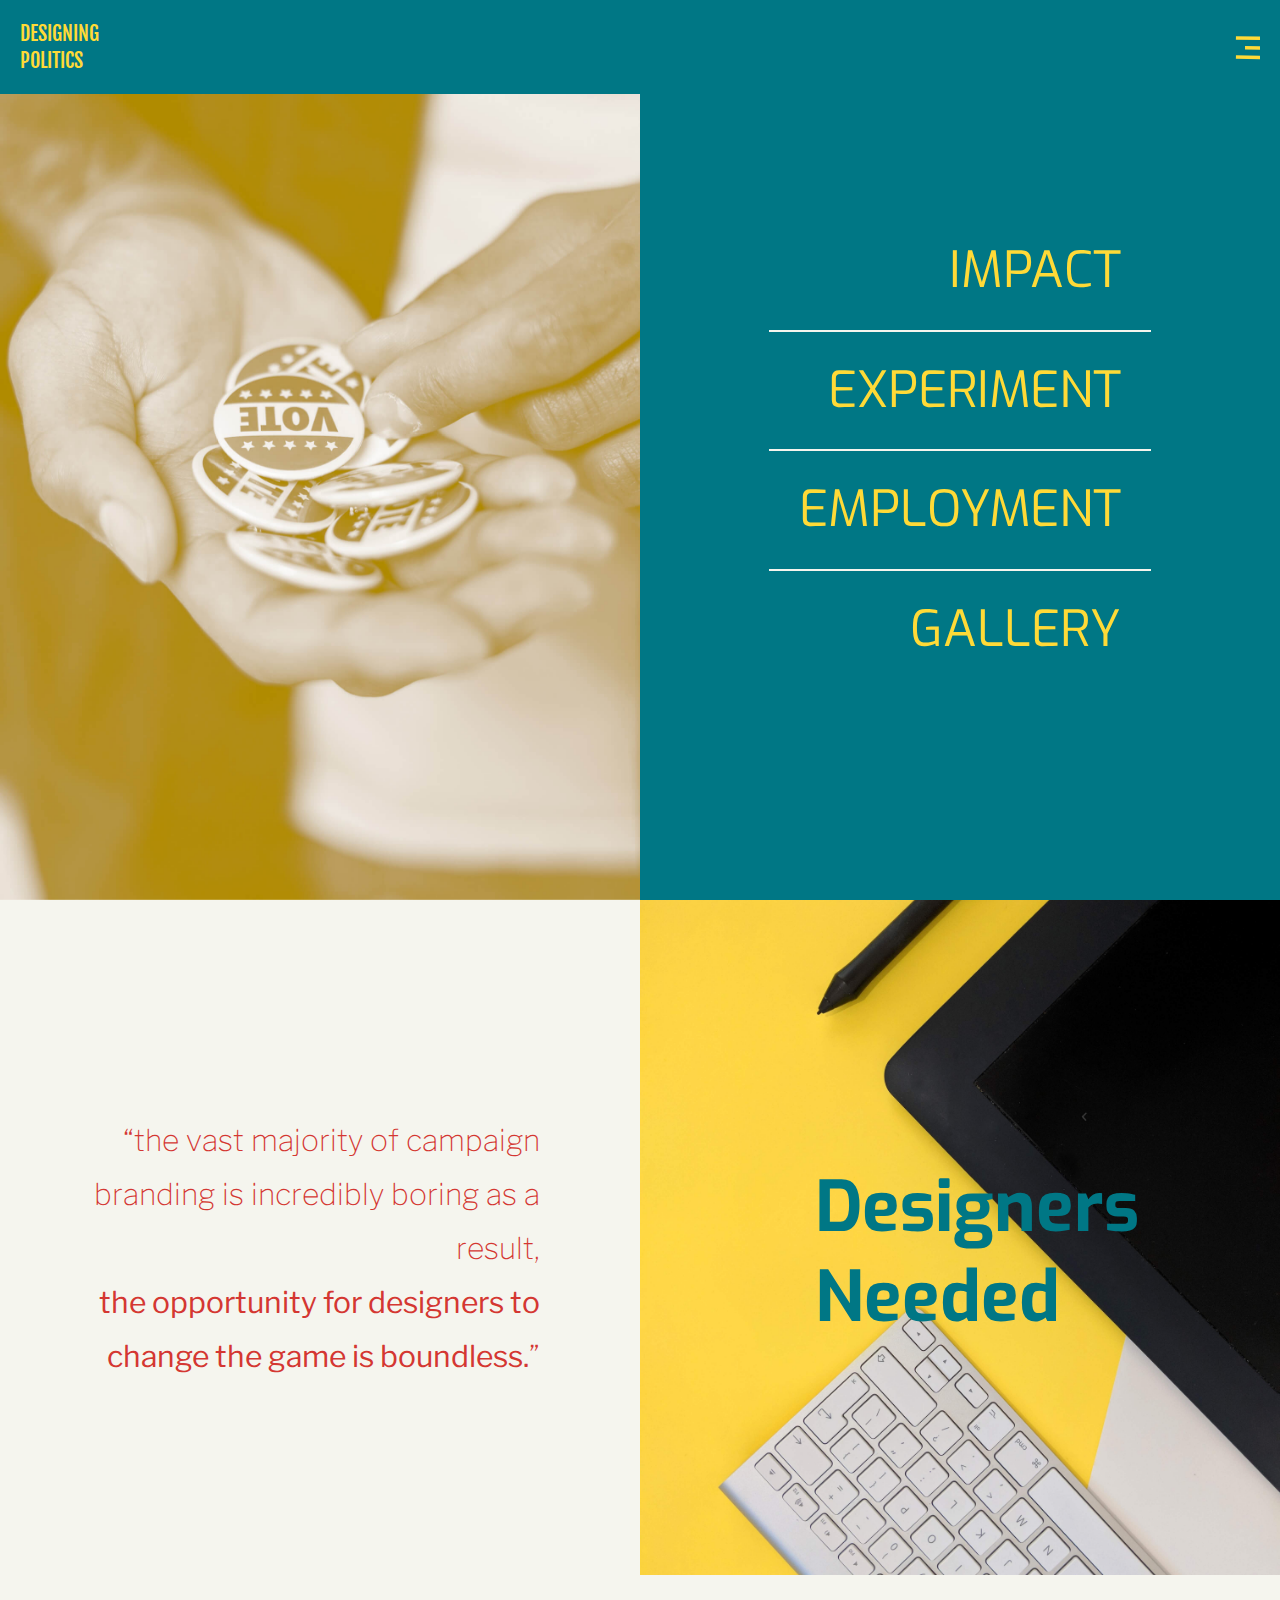
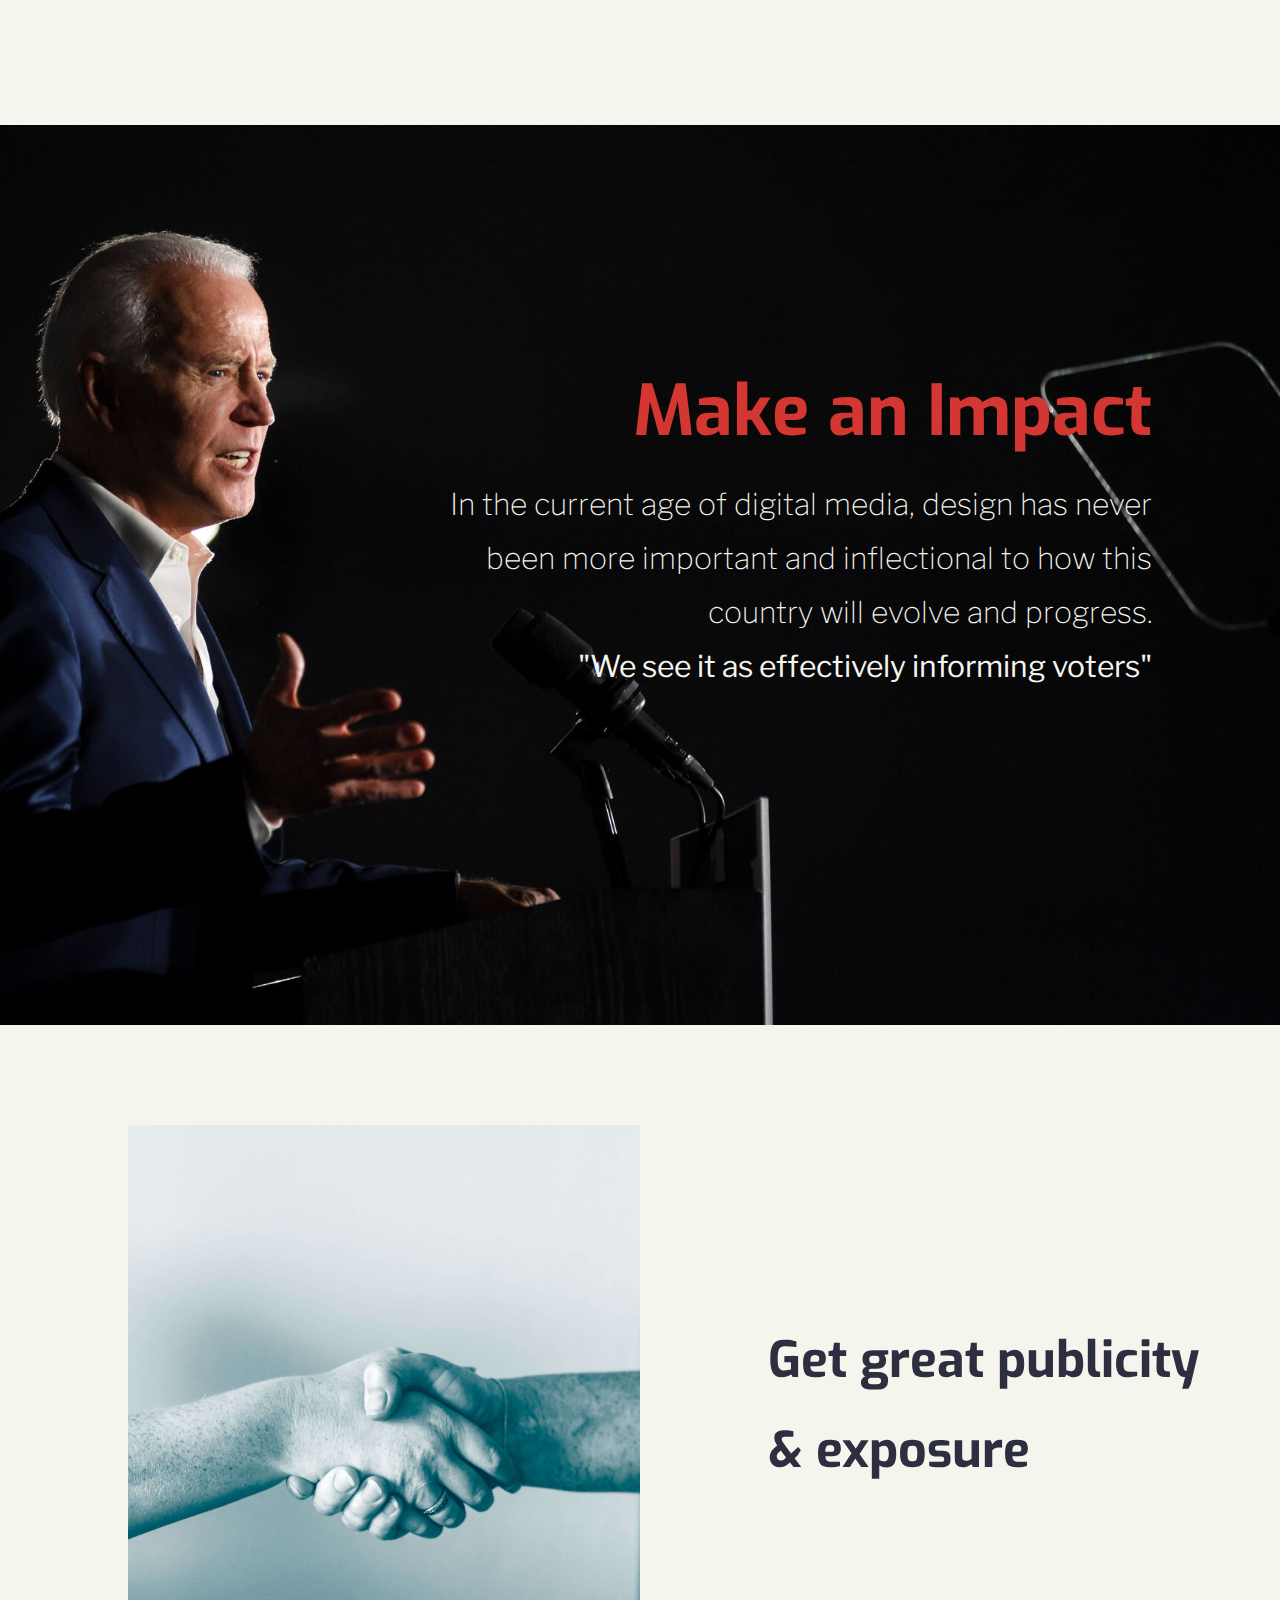
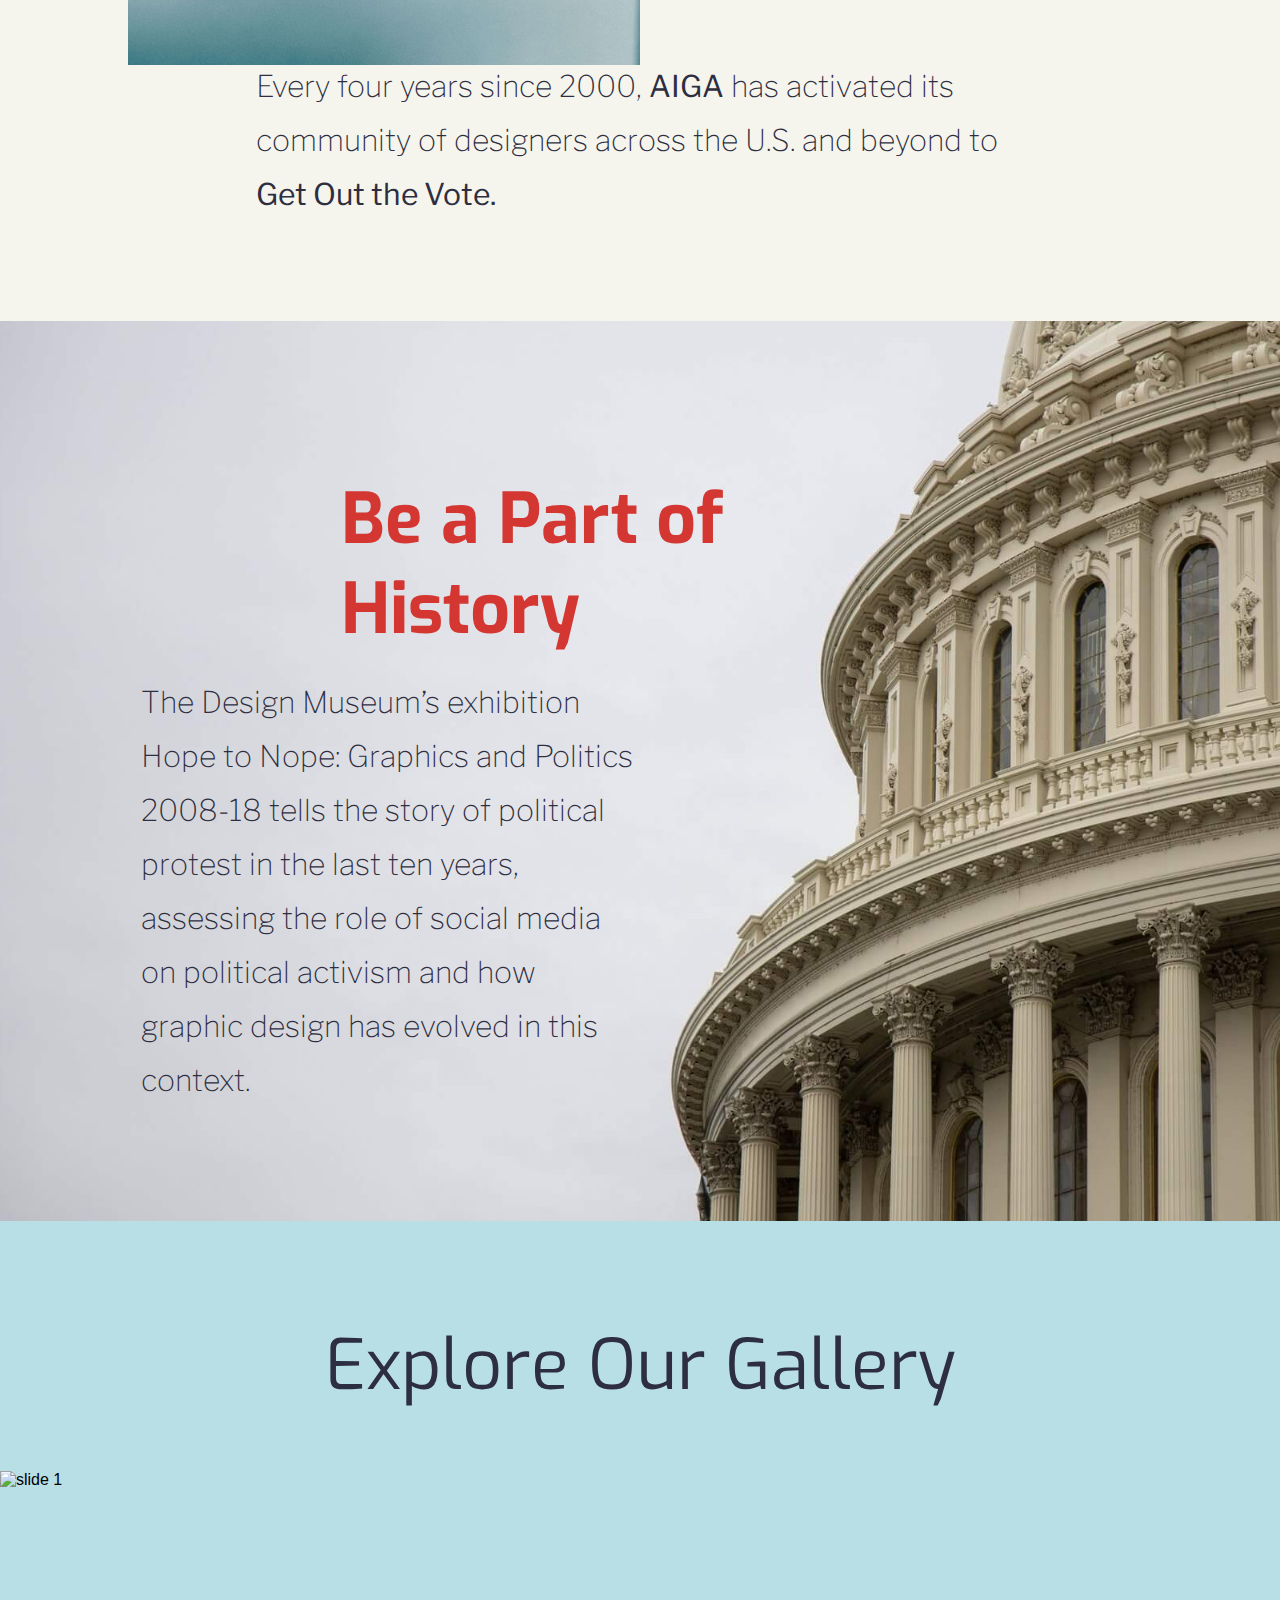
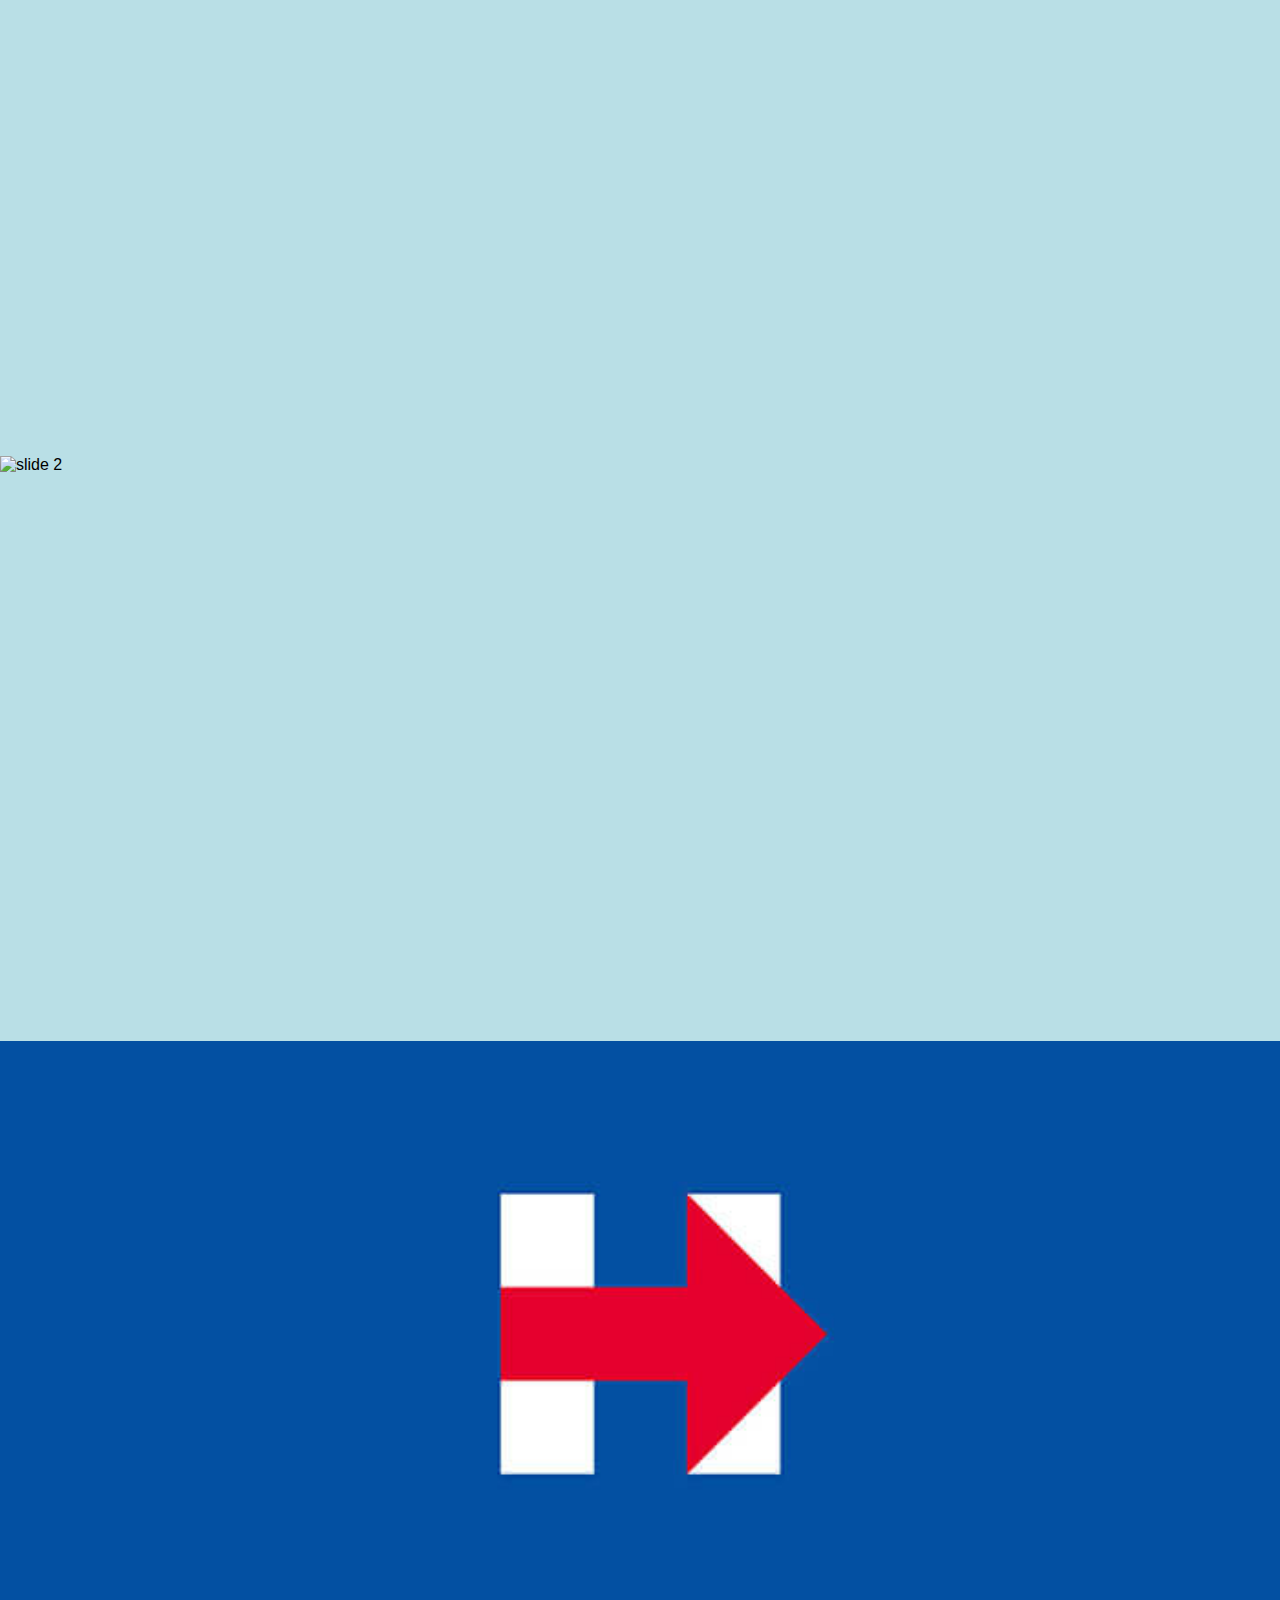
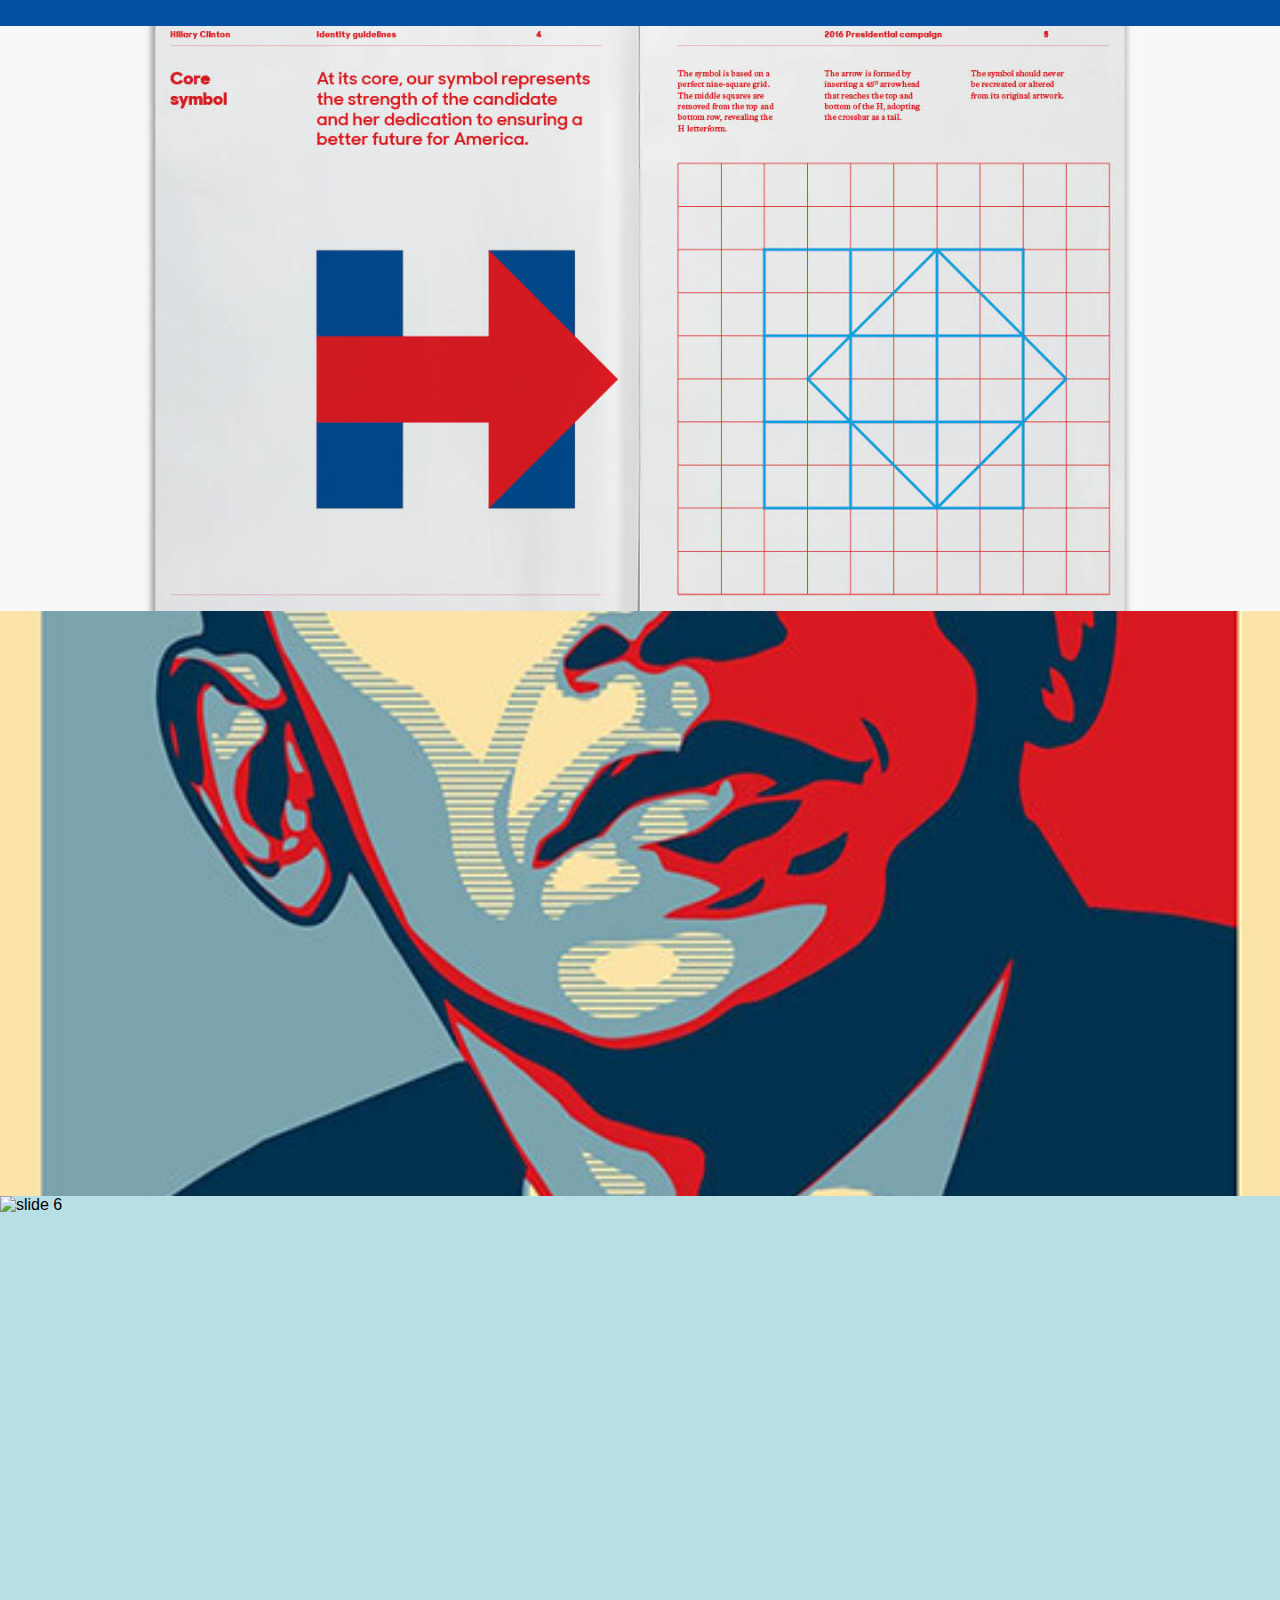
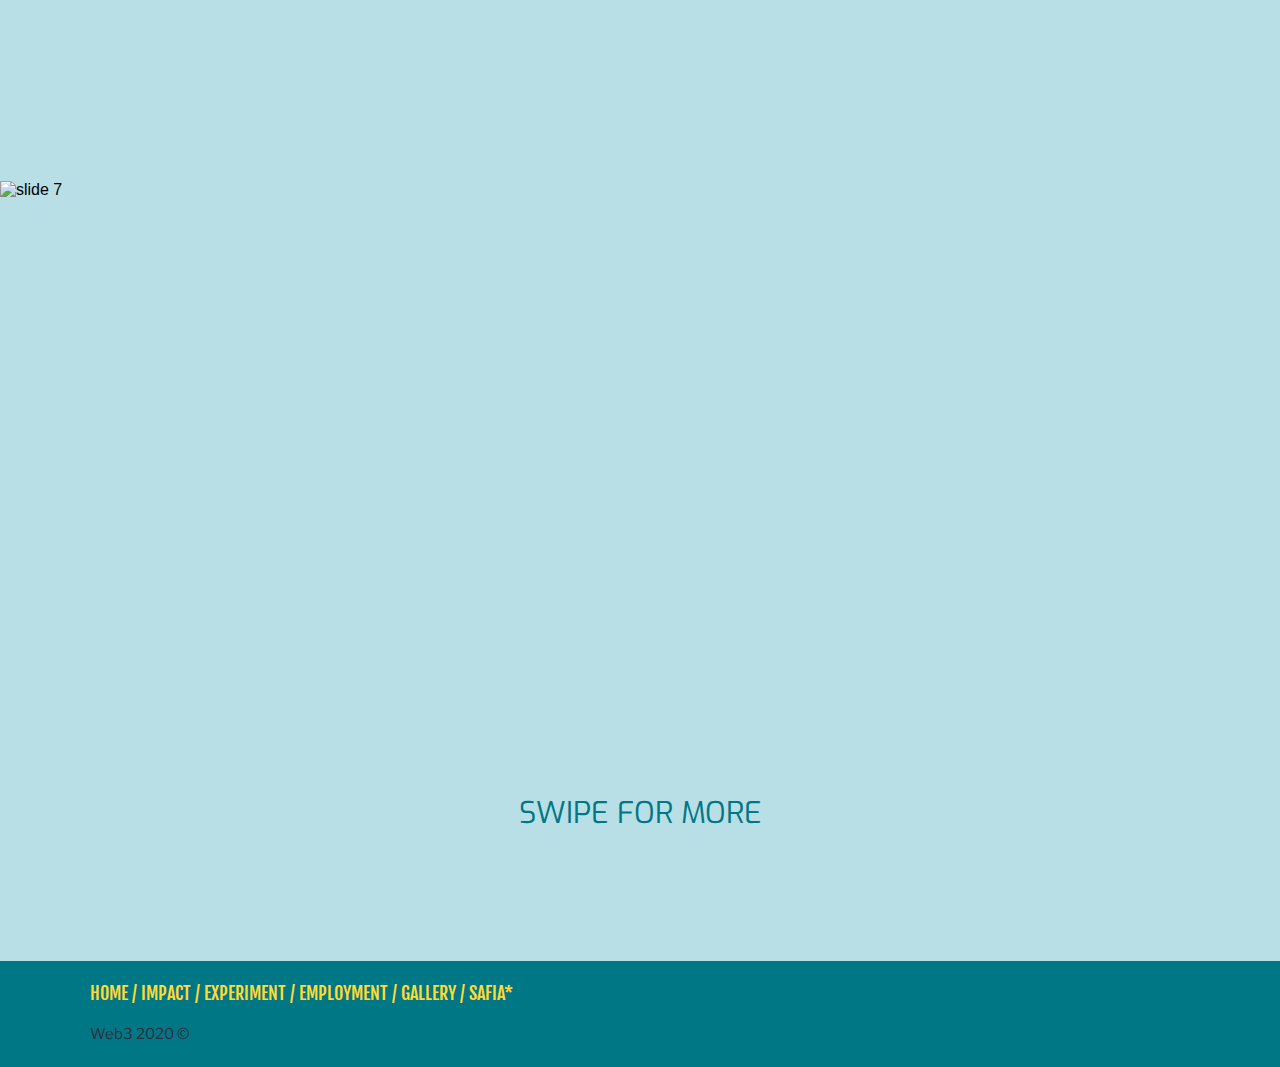
==== commit 0a0c91e3: "fixed js" ====
--- a/deploy/index.html
+++ b/deploy/index.html
@@ -92,6 +92,7 @@
                         </div>
                     
                     </section>
+                    
                 
                 <section id="index-experimentation">
                     <div >
@@ -159,7 +160,7 @@
                 
                 <section id="index-gallery-slider">
                     <div id="index-gallery-container" class="content-spacing">
-                        <h3>Explore our gallery
+                        <h3>Explore Our Gallery
                         </h3>
                         <section class="index-slider">
                             <div><img src="img/gallery/alexandria-ocasio.jpg" alt="slide 1"></div>
--- a/deploy/css/styles.css
+++ b/deploy/css/styles.css
@@ -3570,13 +3570,13 @@
   }
 }
 @media (min-width: 1025px) {
-  #index-publicity > div {
-    margin: 0 0 150px 0;
+  #index-publicity {
+    padding: 0;
   }
 }
 #index-publicity > div #publicity-photo {
   grid-area: p-i;
-  background-image: url("../img/experimentation/handshake.jpg");
+  background-image: url("../img/index/handshake2.jpg");
   background-size: cover;
   background-position: center -240px;
   background-repeat: no-repeat;
@@ -3596,22 +3596,23 @@
 }
 @media (min-width: 1025px) {
   #index-publicity > div #publicity-photo {
-    margin-right: 0;
     margin-right: 70vw;
-    height: 70vh;
-    width: 35vw;
+    margin-left: 10vw;
+    height: 60vh;
+    width: 40vw;
     margin-top: 0;
     background-position: center -140px;
   }
 }
 @media (min-width: 1440px) {
   #index-publicity > div #publicity-photo {
-    margin-left: 10%;
+    margin-left: 15%;
+    width: 30vw;
   }
 }
 #index-publicity > div h3 {
   grid-area: p-t;
-  color: #007785;
+  color: #2E2E41;
   text-align: right;
   padding-left: 50px;
   padding-right: 20px;
@@ -3623,24 +3624,24 @@
     font-size: 3.125rem;
     text-align: left;
     padding-right: 2vw;
-    padding-left: 40vw;
+    padding-left: 55vw;
     margin-top: -700px;
   }
 }
 @media (min-width: 1025px) {
   #index-publicity > div h3 {
-    padding-left: 25vw;
+    padding-left: 60vw;
     padding-top: 150px;
-    margin-top: -650px;
+    margin-top: -500px;
     text-align: left;
+    padding-right: 5vw;
+  }
+}
+@media (min-width: 1440px) {
+  #index-publicity > div h3 {
+    padding-left: 35%;
+    margin-top: -620px;
     padding-right: 35vw;
-  }
-}
-@media (min-width: 1440px) {
-  #index-publicity > div h3 {
-    padding-left: 30%;
-    padding-right: 40vw;
-    padding-bottom: 50px;
   }
 }
 #index-publicity > div p {
@@ -3653,15 +3654,26 @@
   #index-publicity > div p {
     text-align: left;
     padding-left: 40vw;
-    padding-top: 70px;
-  }
-}
-@media (min-width: 1025px) {
+    padding-top: 0px;
+    margin-top: -10px;
+  }
+}
+@media (min-width: 1025px) {
+  #index-publicity > div p {
+    text-align: left;
+    padding: 0;
+    margin-top: 5%;
+    margin-left: auto;
+    margin-right: auto;
+    padding-left: 20vw;
+    padding-right: 20vw;
+  }
+}
+@media (min-width: 1440px) {
   #index-publicity > div p {
     padding-left: 50vw;
-    text-align: left;
-    padding-top: 0;
-    padding-right: 10vw;
+    margin-top: -100px;
+    padding-bottom: 50px;
   }
 }
 #index-publicity > div p span {
@@ -3680,13 +3692,14 @@
   z-index: 200;
   position: relative;
   background-color: #F5F5EE;
+  height: 100vh;
 }
 #index-history > div {
   background-image: url("../img/impact/moral-img.jpg");
   background-size: cover;
-  background-position: -110px center;
+  background-position: -260px center;
   background-repeat: no-repeat;
-  height: 70vh;
+  height: 100vh;
   width: 100vw;
   display: flex;
   justify-content: center;
@@ -3697,18 +3710,16 @@
 @media (min-width: 768px) {
   #index-history > div {
     align-items: center;
-    background-size: 200%;
-    background-position-x: -200px;
+    background-size: 250%;
+    background-position-x: -350px;
     width: 100vw;
-    height: 70vh;
+    height: 100vh;
   }
 }
 @media (min-width: 1025px) {
   #index-history > div {
-    height: 70vh;
-    width: 100vw;
-    background-size: 120%;
-    background-position-x: 0px;
+    background-size: 150%;
+    background-position-x: -100px;
     margin-top: 0px;
     margin-left: 0vw;
   }
@@ -3728,7 +3739,7 @@
 @media (min-width: 1025px) {
   #index-history > div h3 {
     padding-left: 0;
-    margin-left: -20vw;
+    width: 35%;
     text-align: left;
   }
 }
@@ -3750,7 +3761,7 @@
 }
 @media (min-width: 1025px) {
   #index-history > div p {
-    padding-left: 10vw;
+    padding-left: 11vw;
     text-align: left;
     padding-right: 50vw;
   }
@@ -3760,12 +3771,7 @@
   background-color: #B9DFE6;
   position: relative;
   z-index: 400;
-  margin: 100px 0 0 0;
-}
-@media (min-width: 1025px) {
-  #index-gallery-slider {
-    margin: 150px 0 0 0;
-  }
+  margin: 0;
 }
 #index-gallery-slider > div {
   padding-bottom: 100px;
@@ -3816,7 +3822,8 @@
 #index-gallery-slider > div #gallery-swipe {
   font-size: 1.25rem;
   text-align: center;
-  color: #2E2E41;
+  color: #007785;
+  font-family: "Exo", sans-serif;
 }
 @media (min-width: 768px) {
   #index-gallery-slider > div #gallery-swipe {
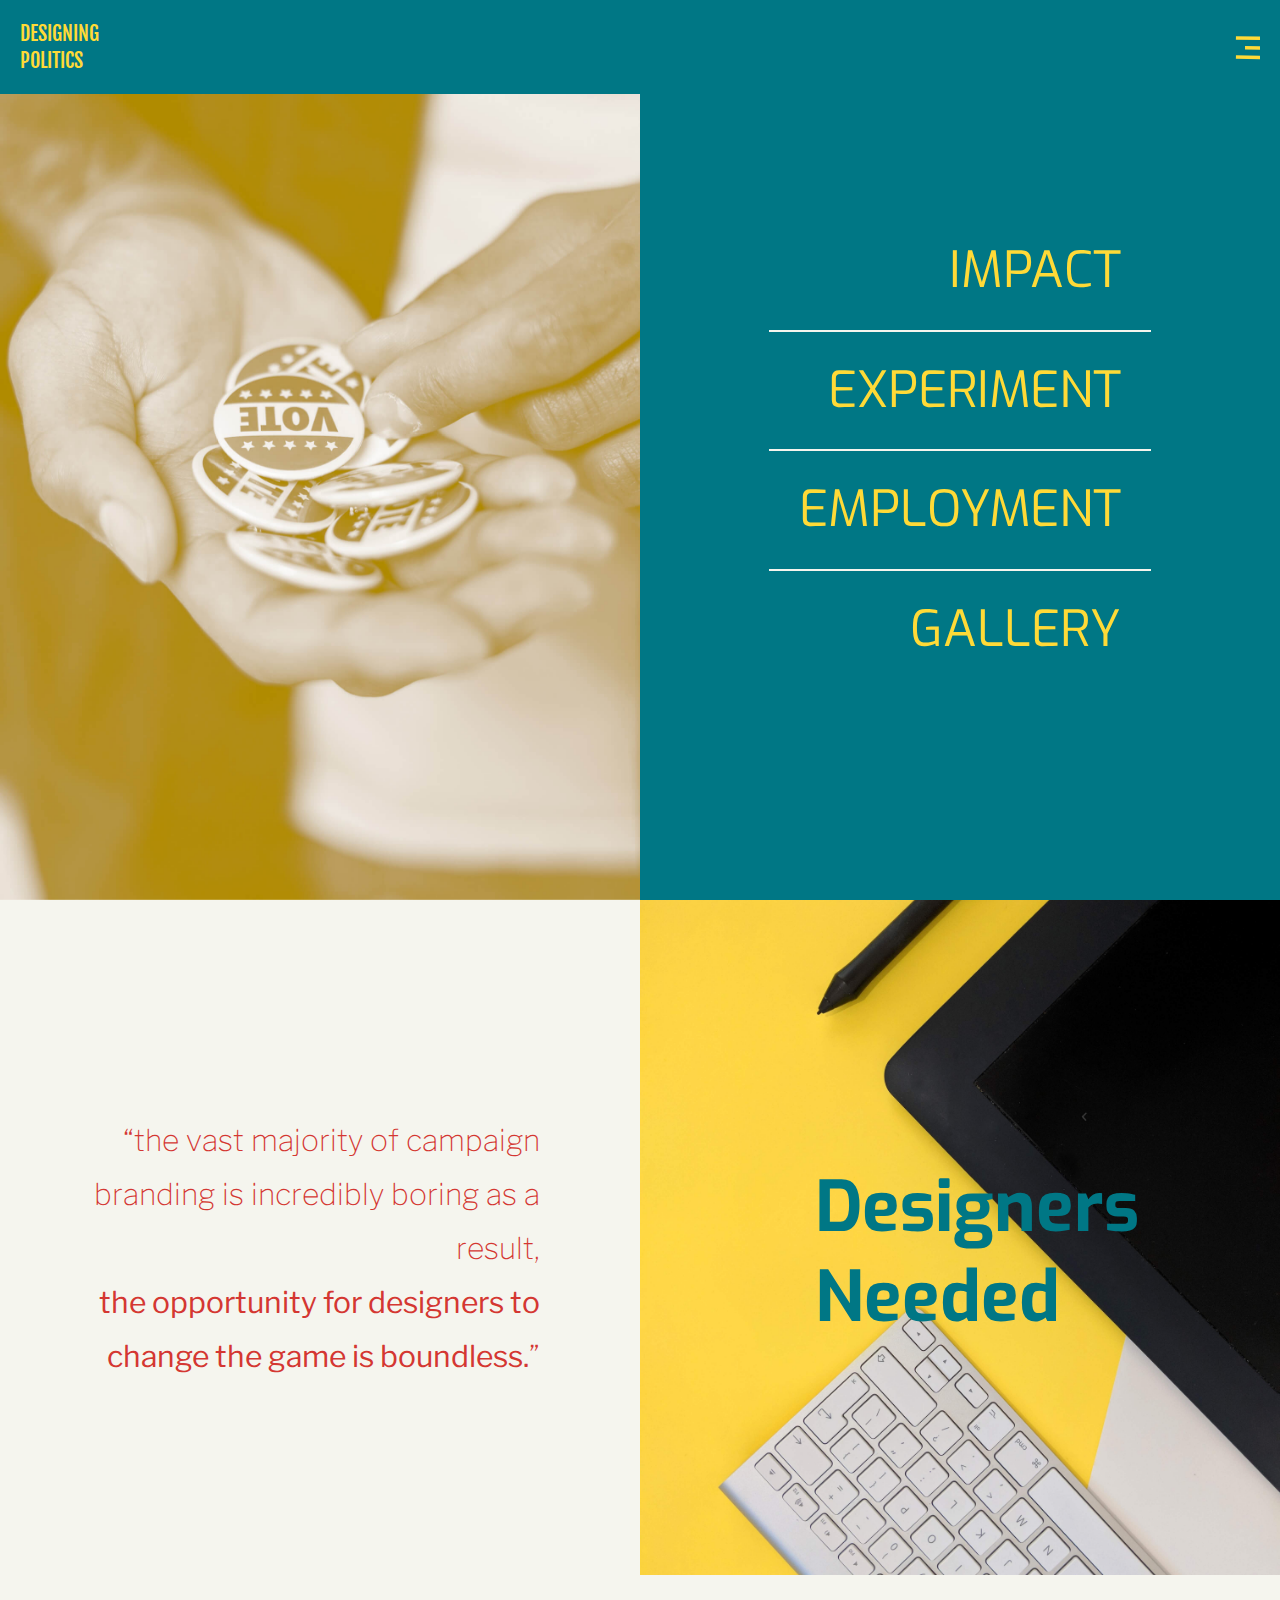
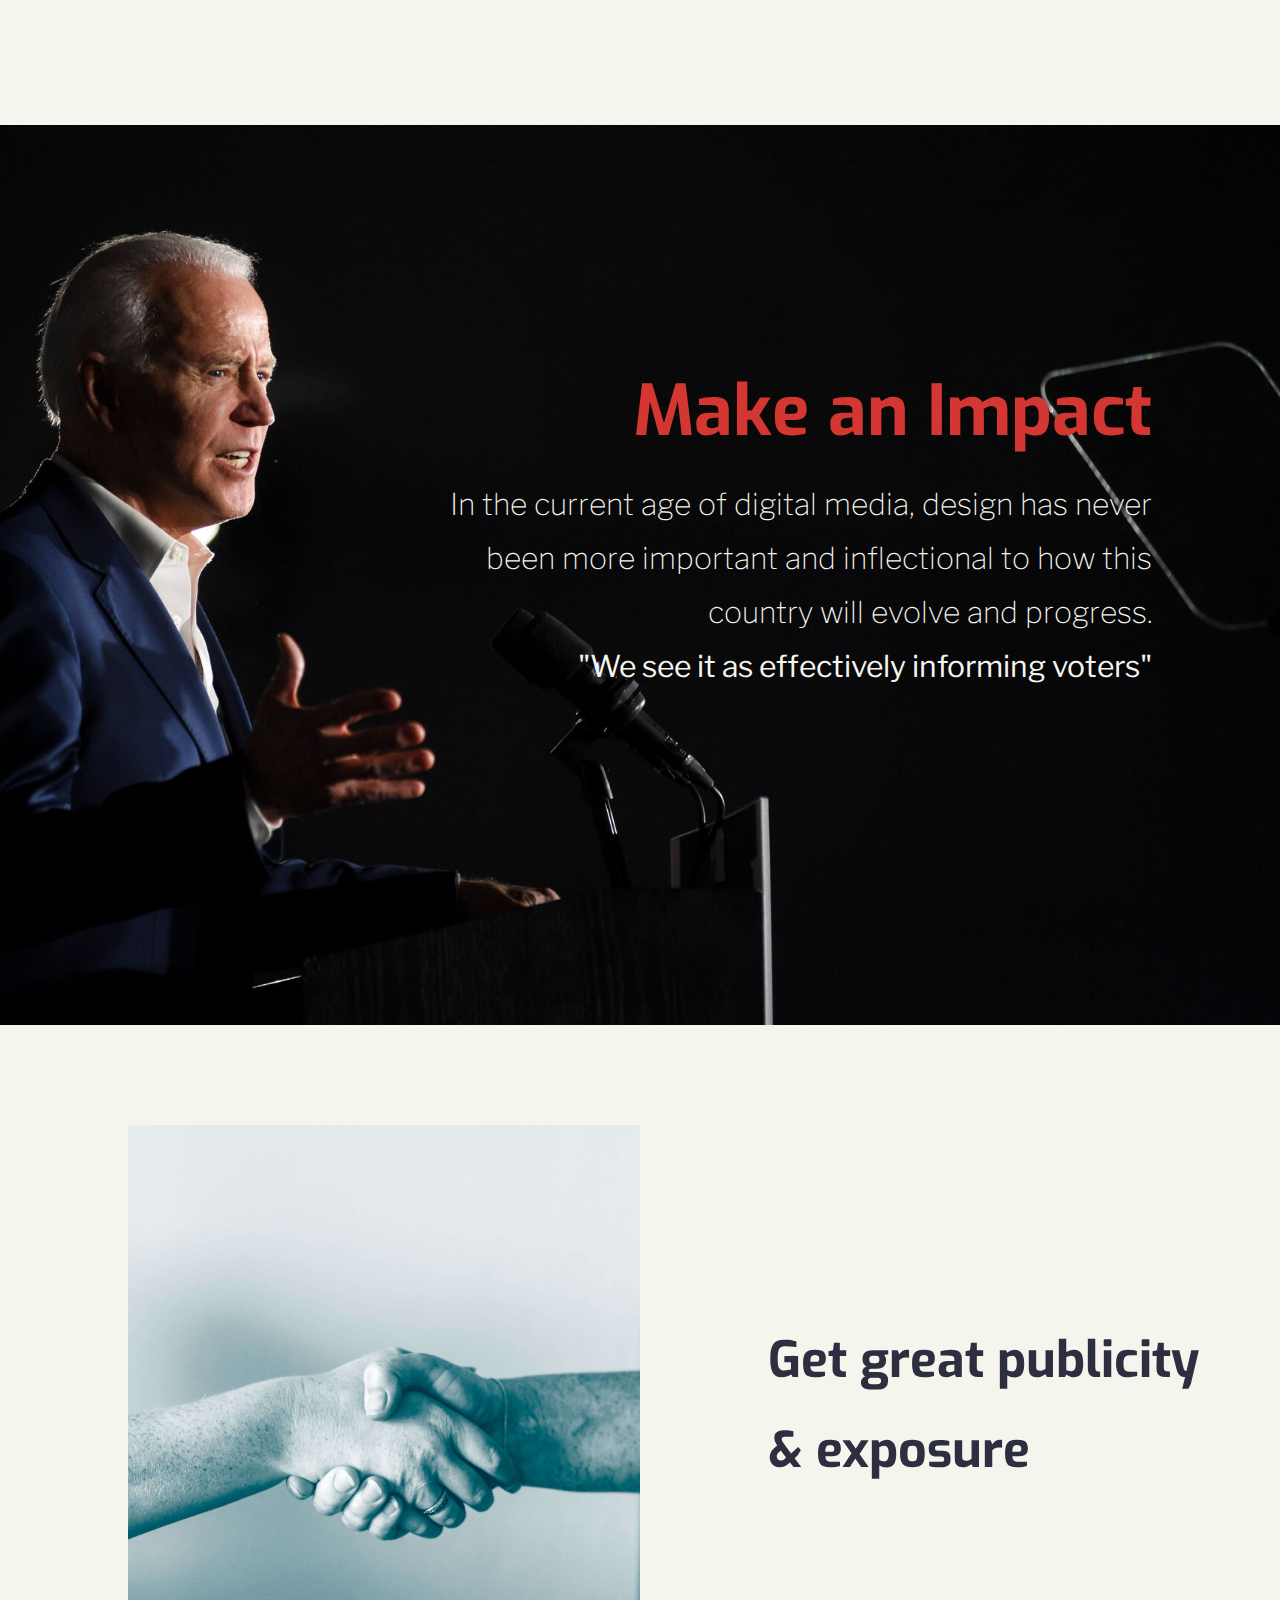
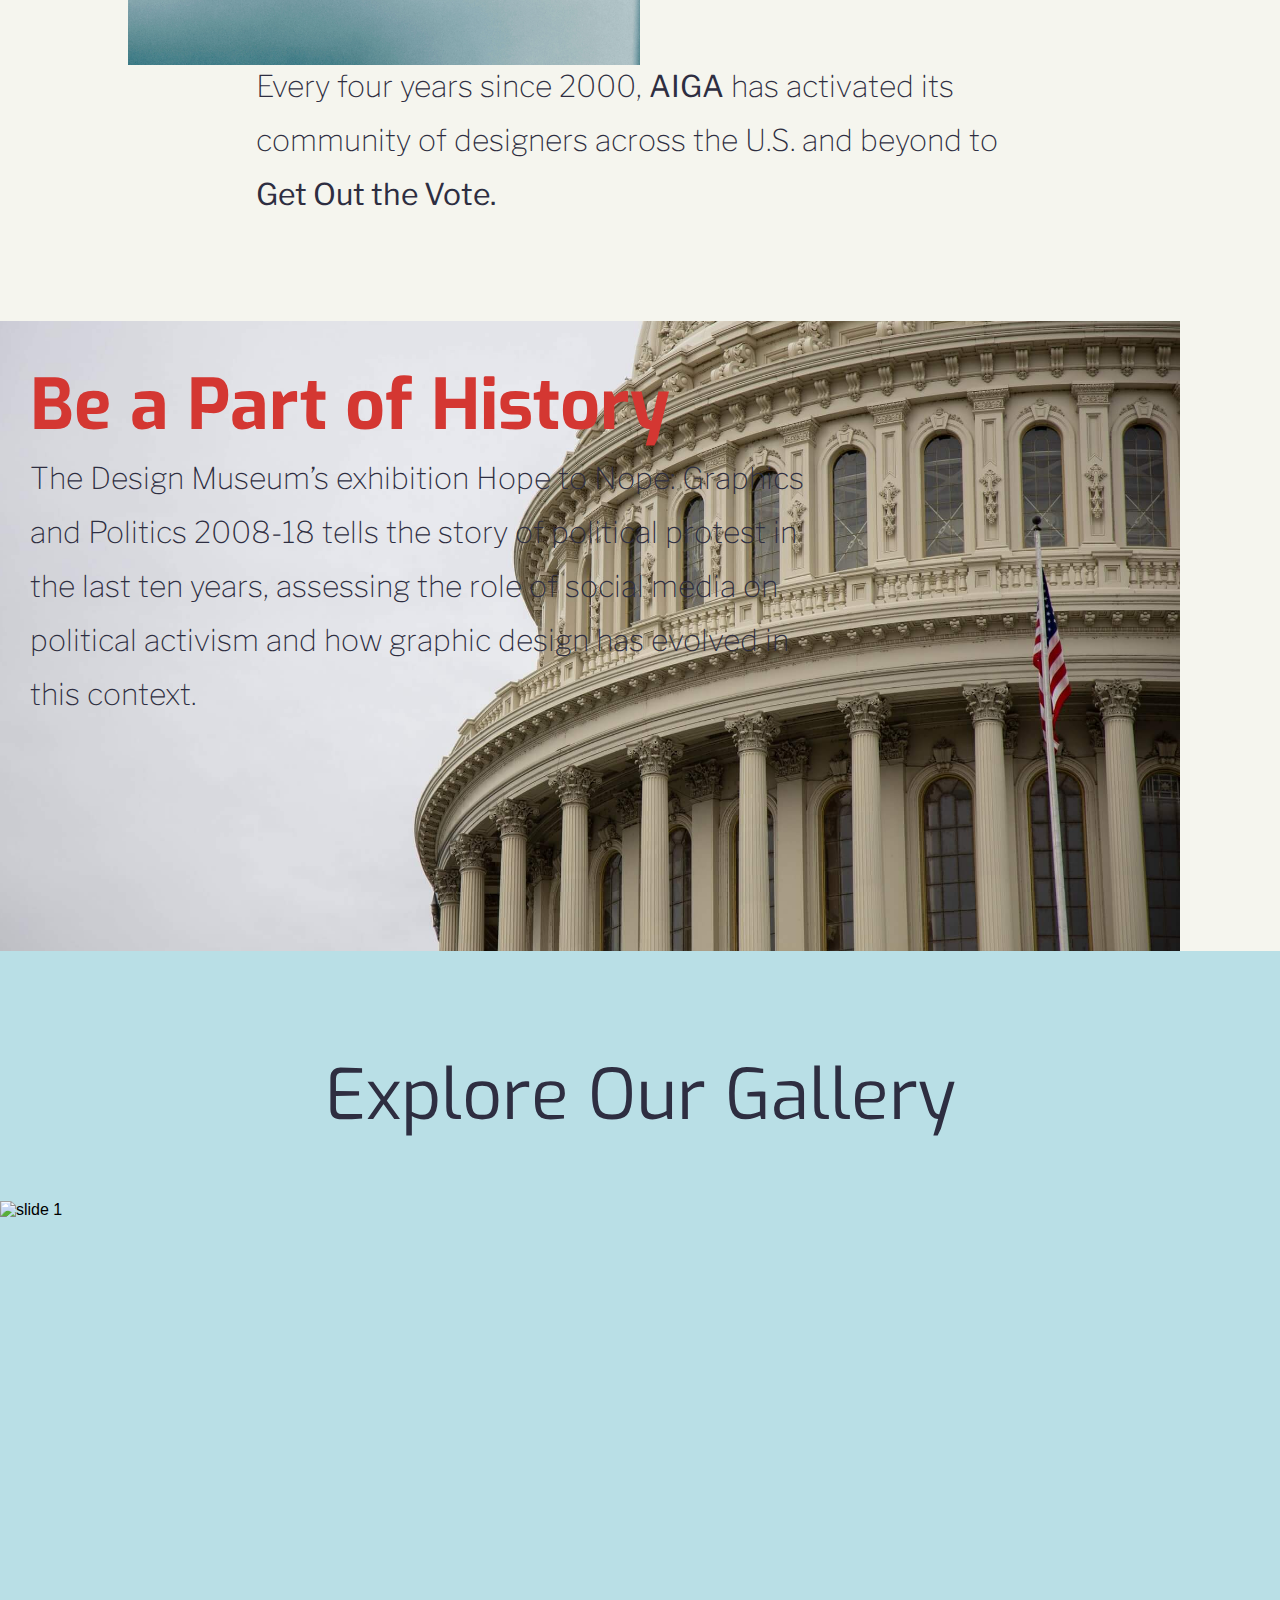
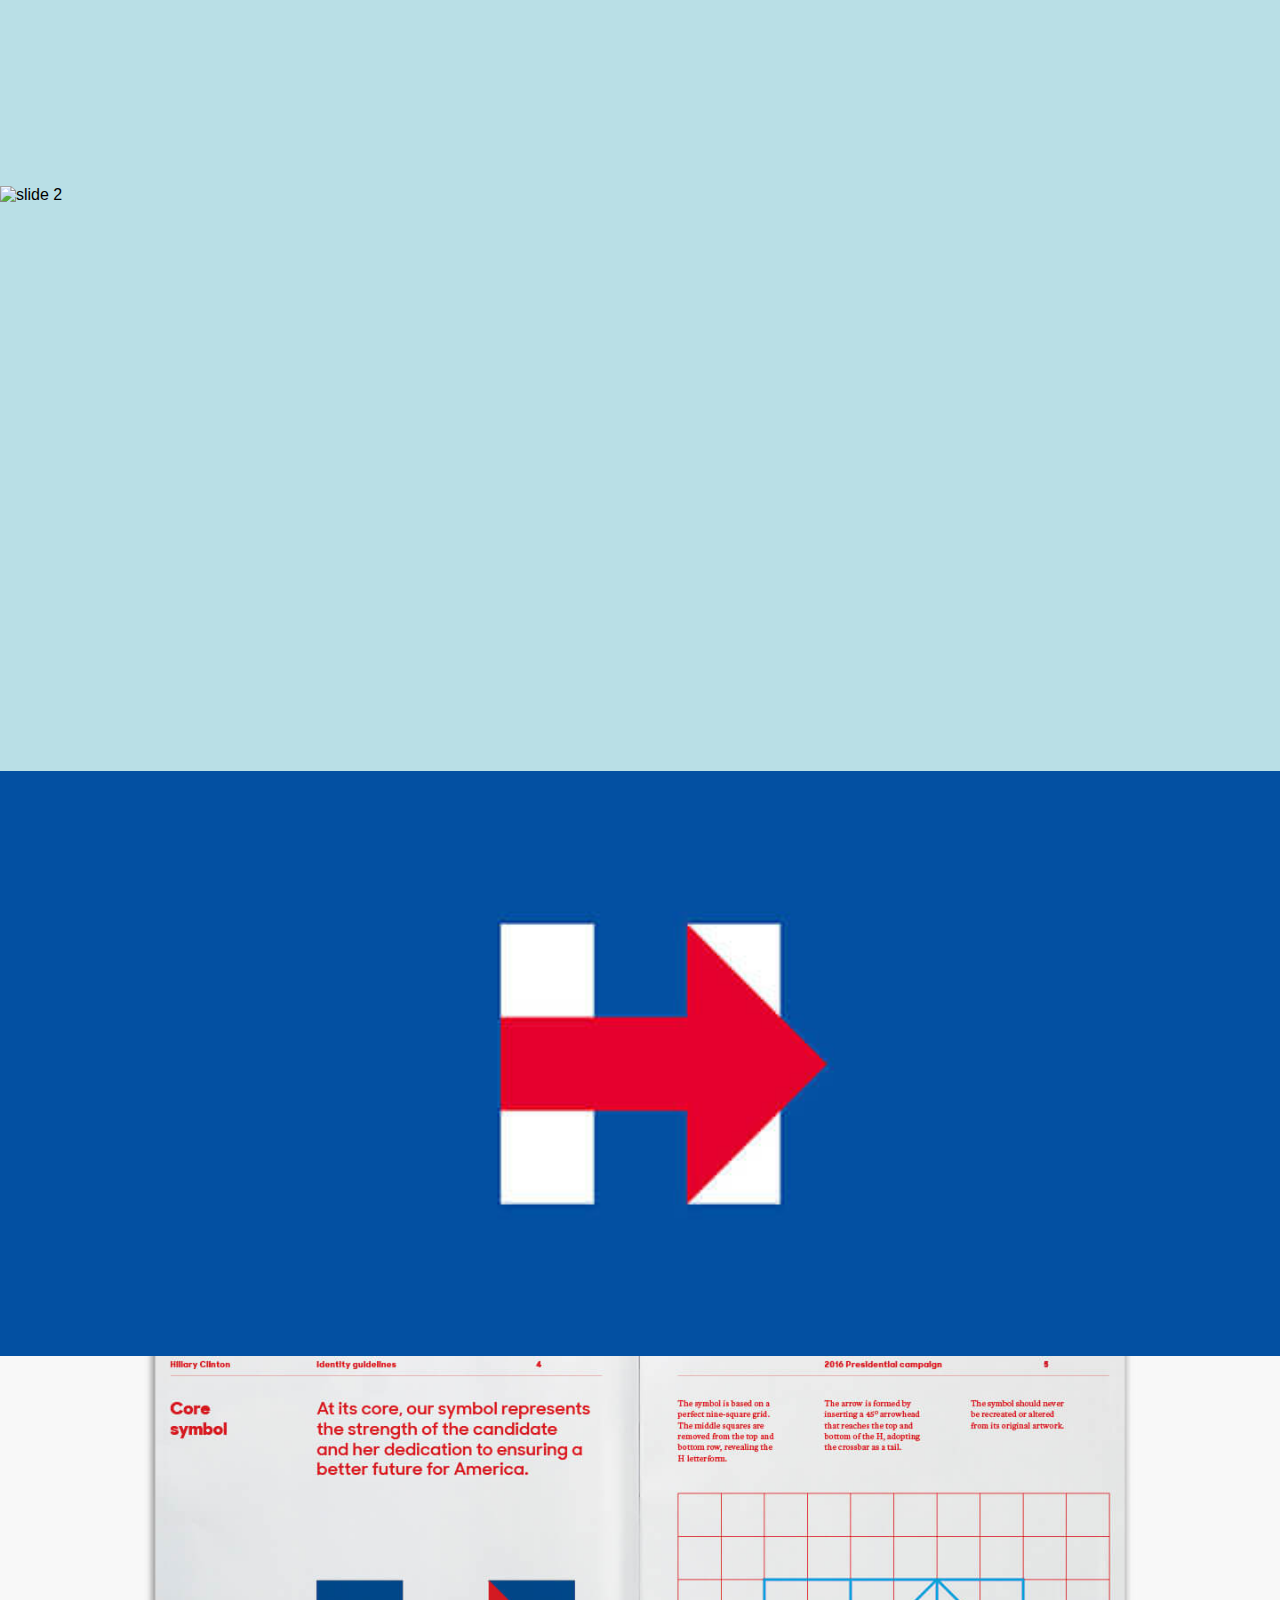
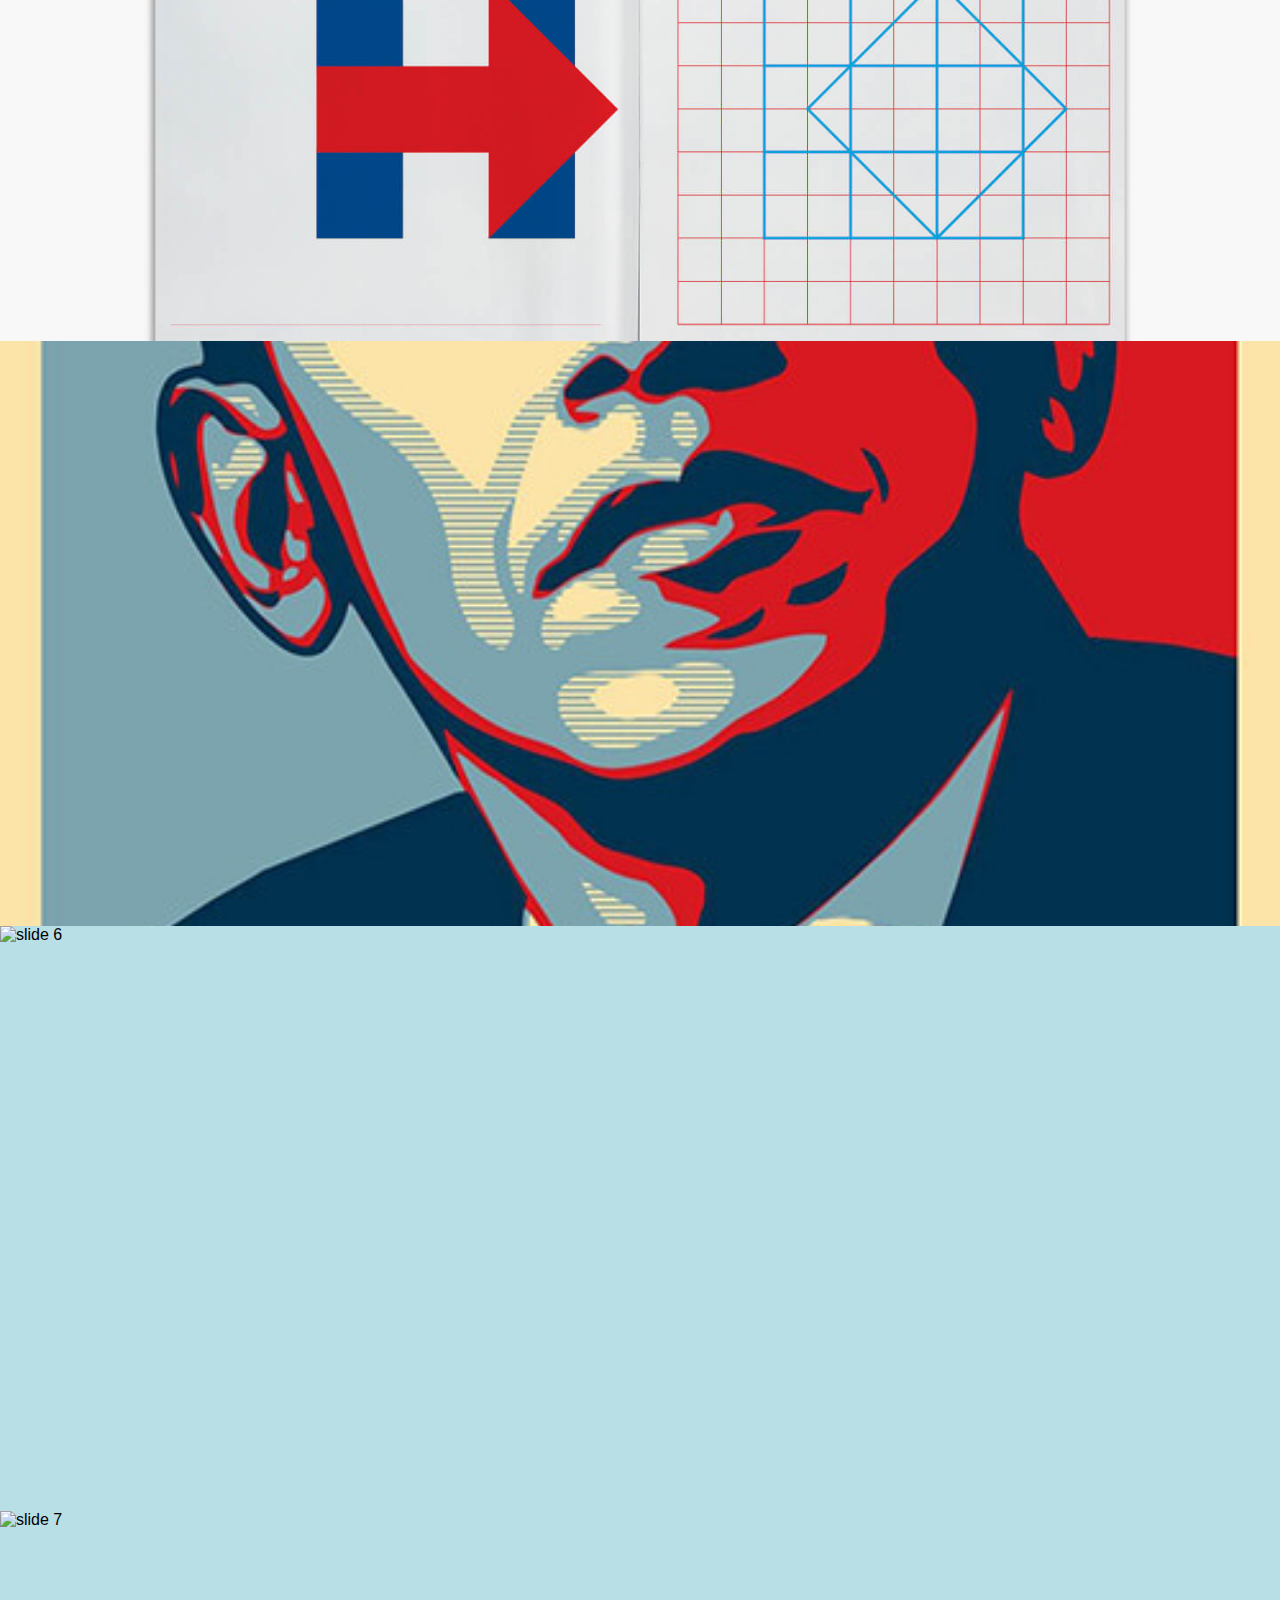
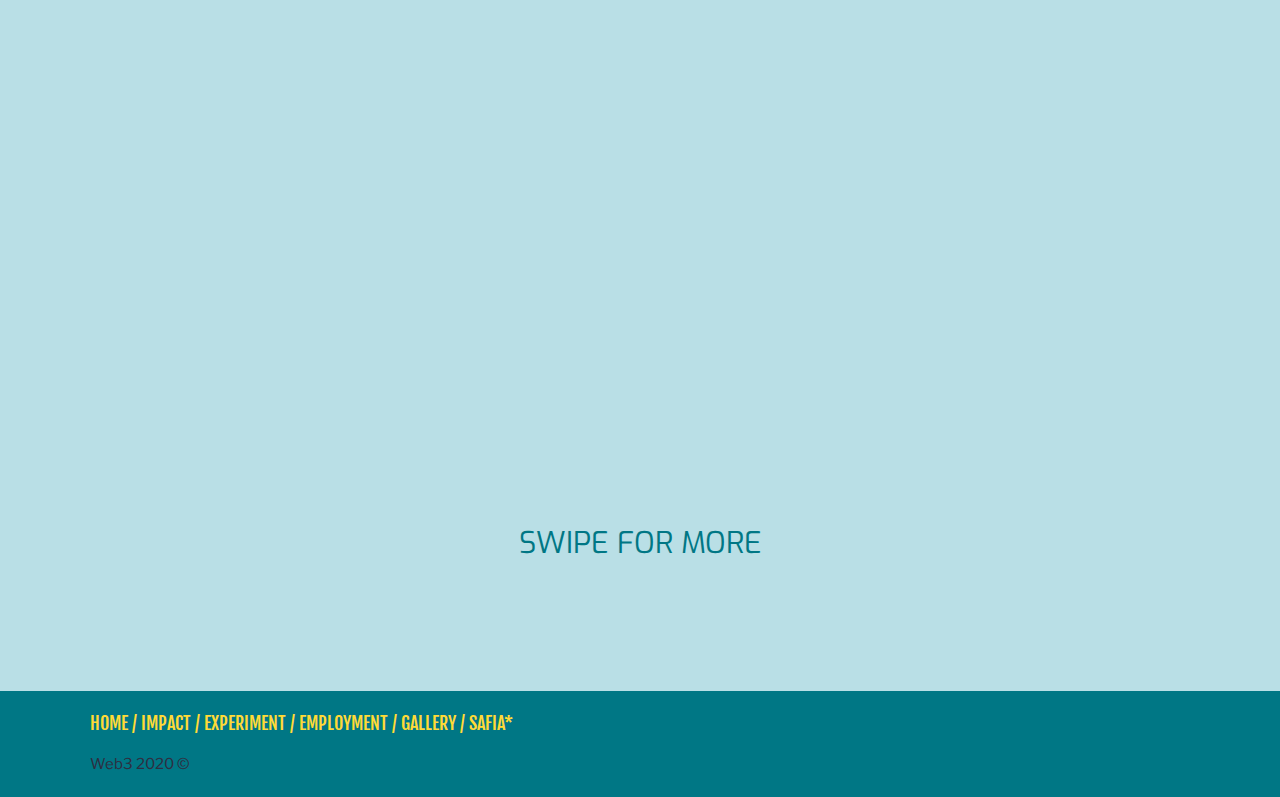
==== commit 2faba1ba: "Josh changes from fireside" ====
--- a/deploy/index.html
+++ b/deploy/index.html
@@ -133,16 +133,17 @@
                 </section>
                 
                 <section id="index-history">
-                    <div >
-                        <div id="history-photo"></div>
-                        <h3 class="impact-container indexSubtitle4" id="history-h">Be a Part of History
-                        </h3>
-                        <p class="open-text impact-container indexPara4">The Design Museum’s exhibition Ho<span>pe</span> to Nope: Graphics and Politics 2008-<span>18</span> tells the story of political
-                            protest in the last ten years, assessing the role of social media on political activism and how graphic
-                            design has evolved <span>in this</span> context.</p>
+                        <article>
+                            <h3 class="impact-container indexSubtitle4" id="history-h">Be a Part of History
+                            </h3>
+                            <p class="open-text impact-container indexPara4">The Design Museum’s exhibition Ho<span>pe</span> to Nope: Graphics and Politics 2008-<span>18</span> tells the story of political
+                                protest in the last ten years, assessing the role of social media on political activism and how graphic
+                                design has evolved <span>in this</span> context.</p>
+                        </article>
+                        
                         <!-- <h3>This exhibition has been a popular and critical success, with over 30,000 visitors to date. It presents a
                             range of views, from across the political spectrum.</h3> -->
-                    </div>
+                   
                 </section>
                 <!-- 
                 <section id="index-gallery">
--- a/deploy/css/styles.css
+++ b/deploy/css/styles.css
@@ -925,6 +925,14 @@
 #employment-start {
   background-color: #F5F5EE;
 }
+#employment-start div {
+  padding-top: 0px;
+}
+@media (min-width: 768px) {
+  #employment-start div {
+    padding-top: 45px;
+  }
+}
 #employment-start div #emp-hero #emp-hero-img {
   background-image: url("../img/employment/stickers-hero.jpg");
   background-position: center;
@@ -1084,6 +1092,7 @@
   background-position-x: -100px;
   width: 230px;
   background-size: 270%;
+  background-repeat: no-repeat;
 }
 @media (min-width: 768px) {
   #emp-text #emp-text-content #xl #emp-text-grid #suitcase-img {
@@ -1097,7 +1106,7 @@
     grid-area: suitcase;
     width: 42vw;
     margin-top: 100px;
-    background-size: 150%;
+    background-size: 160%;
     background-position-x: -10px;
   }
 }
@@ -1164,7 +1173,7 @@
 @media (min-width: 1025px) {
   #emp-text #emp-text-content #emp-p2 {
     padding: 0px 20vw;
-    margin-top: -40px;
+    margin-top: -100px;
   }
 }
 @media (min-width: 1440px) {
@@ -1816,40 +1825,34 @@
 }
 #experimentation #section-3-experiment {
   background-color: #EF777A;
-  padding: 100px 0;
   position: relative;
-}
-@media (min-width: 1025px) {
-  #experimentation #section-3-experiment {
-    padding: 150px 0;
-  }
 }
 #experimentation #section-3-experiment #para-section-3 {
   align-items: center;
   display: flex;
   justify-content: center;
+  height: 100vh;
+  border: 1px solid blue;
+  padding: 0 20px;
 }
 @media (min-width: 768px) {
   #experimentation #section-3-experiment #para-section-3 {
-    height: 100vh;
-  }
-}
-@media (min-width: 1440px) {
-  #experimentation #section-3-experiment #para-section-3 {
-    height: 100vh;
-    margin-left: 25%;
-    margin-right: 25%;
+    width: 50%;
+    margin: 0 auto;
   }
 }
 #experimentation #section-3-experiment #para-section-3 p {
-  padding: 0 15px;
   color: #fff;
   text-align: justify;
 }
 @media (min-width: 768px) {
   #experimentation #section-3-experiment #para-section-3 p {
     text-align: left;
-    padding: 0 100px;
+  }
+}
+@media (min-width: 1025px) {
+  #experimentation #section-3-experiment #para-section-3 p {
+    border: 1px solid red;
   }
 }
 #experimentation #section-4-experiment {
@@ -3689,81 +3692,23 @@
   history
  --------------------------*/
 #index-history {
-  z-index: 200;
-  position: relative;
-  background-color: #F5F5EE;
-  height: 100vh;
-}
-#index-history > div {
   background-image: url("../img/impact/moral-img.jpg");
   background-size: cover;
-  background-position: -260px center;
+  background-position: -100px center;
   background-repeat: no-repeat;
-  height: 100vh;
-  width: 100vw;
-  display: flex;
-  justify-content: center;
-  align-items: flex-start;
-  flex-direction: column;
-  padding: 20px 0;
-}
-@media (min-width: 768px) {
-  #index-history > div {
-    align-items: center;
-    background-size: 250%;
-    background-position-x: -350px;
-    width: 100vw;
-    height: 100vh;
-  }
-}
-@media (min-width: 1025px) {
-  #index-history > div {
-    background-size: 150%;
-    background-position-x: -100px;
-    margin-top: 0px;
-    margin-left: 0vw;
-  }
-}
-#index-history > div h3 {
-  color: #D43732;
-  padding-right: 150px;
-  text-align: left;
-}
-@media (min-width: 768px) {
-  #index-history > div h3 {
-    color: #D43732;
-    text-align: left;
-    padding-left: 10vw;
-  }
-}
-@media (min-width: 1025px) {
-  #index-history > div h3 {
-    padding-left: 0;
-    width: 35%;
-    text-align: left;
-  }
-}
-#index-history > div p {
-  padding-top: 20px;
-  padding-left: 20px;
-  padding-right: 40px;
-  text-align: left;
-  width: 60vw;
-}
-@media (min-width: 768px) {
-  #index-history > div p {
-    width: auto;
-    text-align: left;
-    padding-left: 10vw;
-    padding-right: 50vw;
-    color: #2E2E41;
-  }
-}
-@media (min-width: 1025px) {
-  #index-history > div p {
-    padding-left: 11vw;
-    text-align: left;
-    padding-right: 50vw;
+  height: 70vh !important;
+}
+#index-history article {
+  padding-top: 40px;
+}
+@media (min-width: 768px) {
+  #index-history article {
+    width: 80%;
+  }
+}
+@media (min-width: 768px) {
+  #index-history article p {
+    padding-right: 20%;
   }
 }
 
@@ -3852,6 +3797,7 @@
 #honors-hero {
   background-color: #F5F5EE;
   height: 100vh;
+  padding-top: 50px;
 }
 #honors-hero #honors-hero-img {
   background-image: url("../img/safi/mac-hero.jpg");
@@ -3912,7 +3858,7 @@
 ============= */
 #honors-01 {
   height: 80vh;
-  background-color: #22C9C6;
+  background-color: #B9DFE6;
 }
 @media (min-width: 768px) {
   #honors-01 {
@@ -4285,9 +4231,10 @@
 
 #honors-end-quote {
   height: 80vh;
-  background-color: #B9DFE6;
+  background-color: #007785;
   z-index: 100;
   position: relative;
+  border-bottom: 2px #F5F5EE solid;
   display: flex;
   justify-content: center;
   align-items: center;
@@ -4306,7 +4253,7 @@
   font-size: 2.5rem;
   text-align: center;
   padding: 0px 10px;
-  color: #007785;
+  color: #22C9C6;
 }
 @media (min-width: 768px) {
   #honors-end-quote div #hnrs-pull-quote {
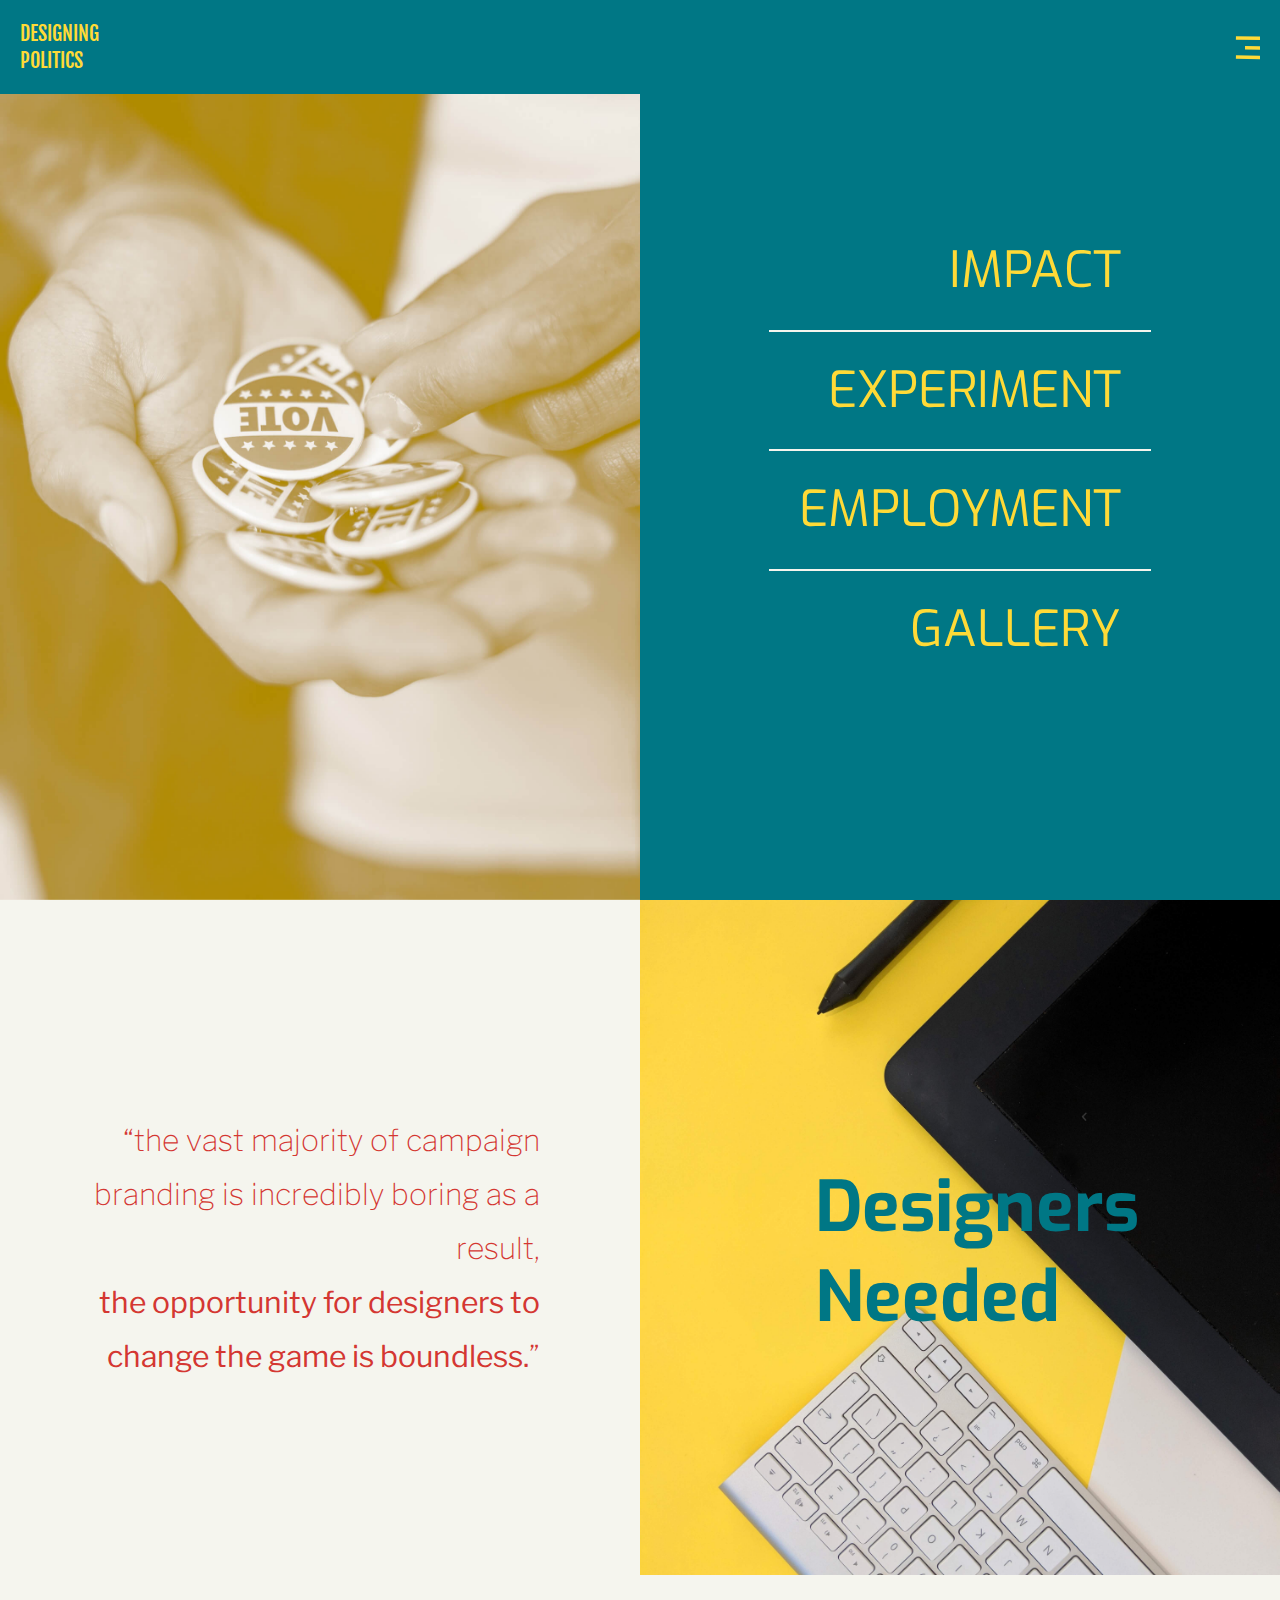
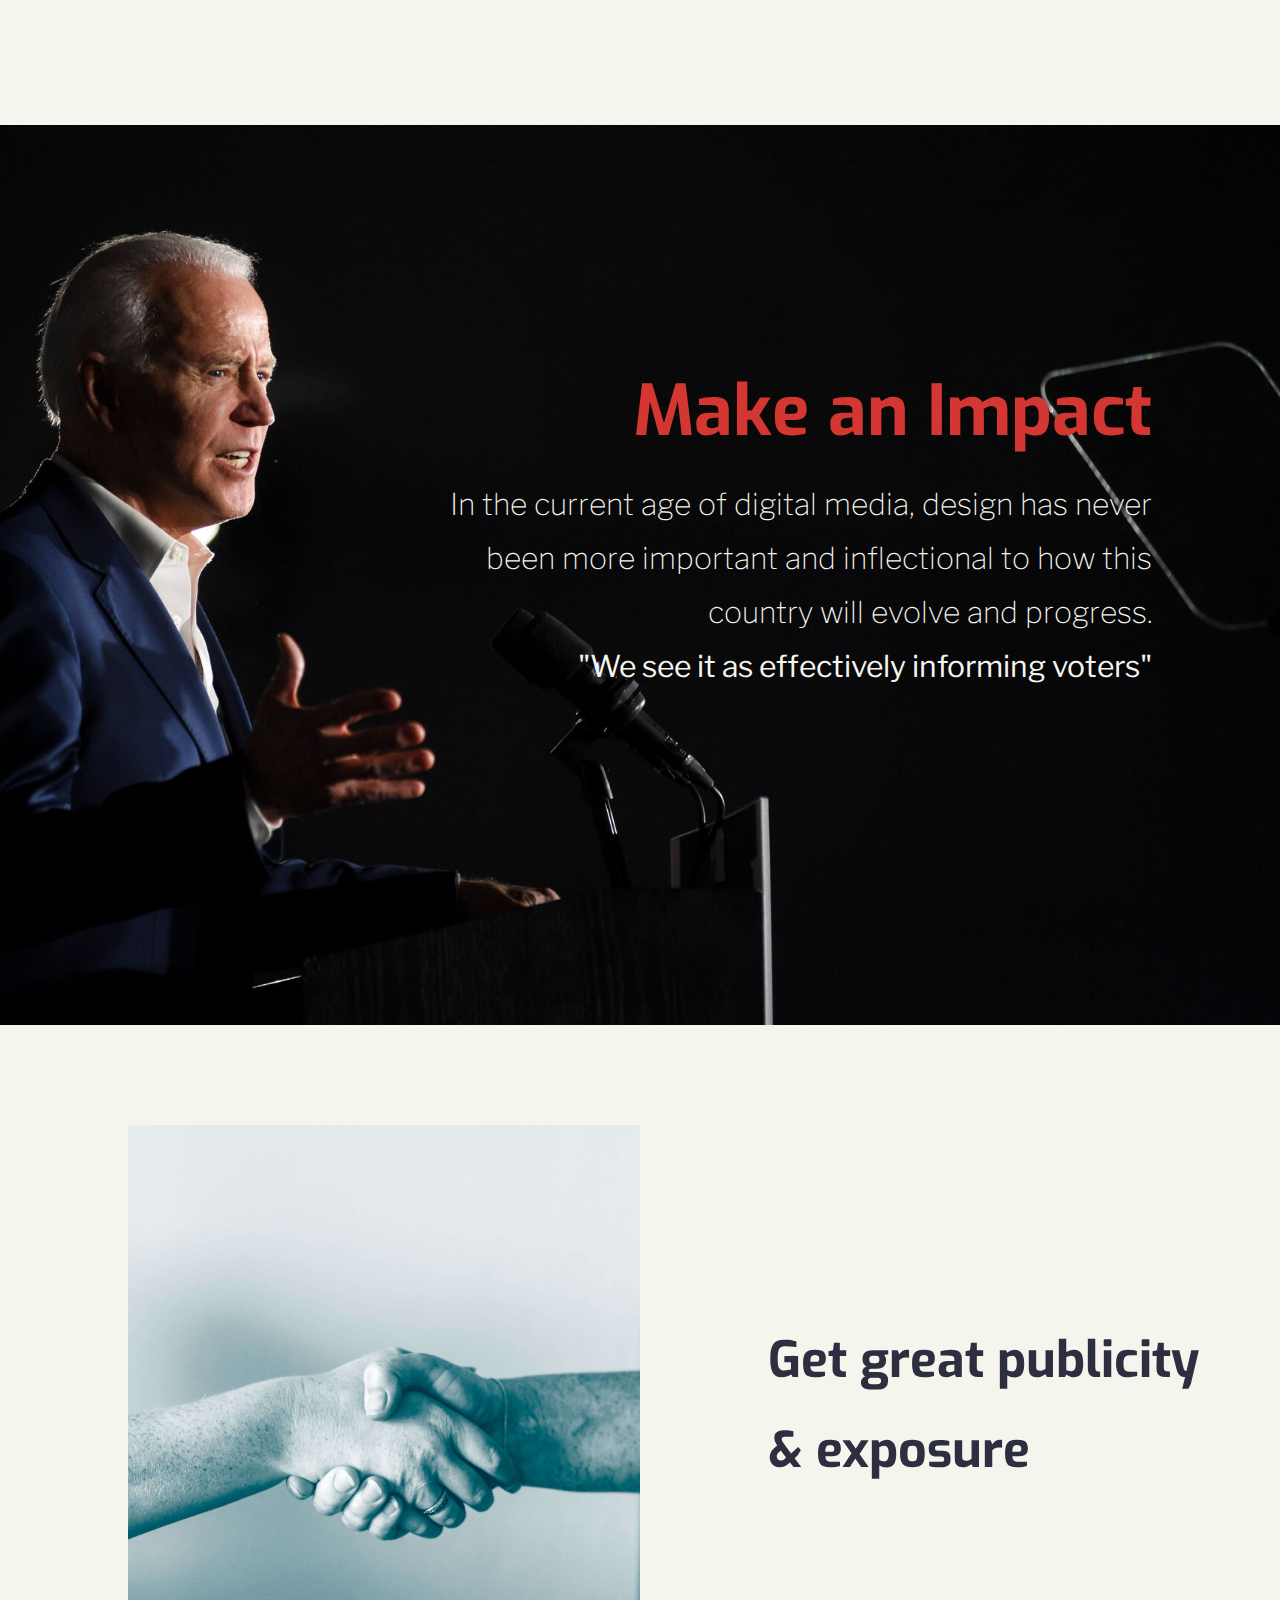
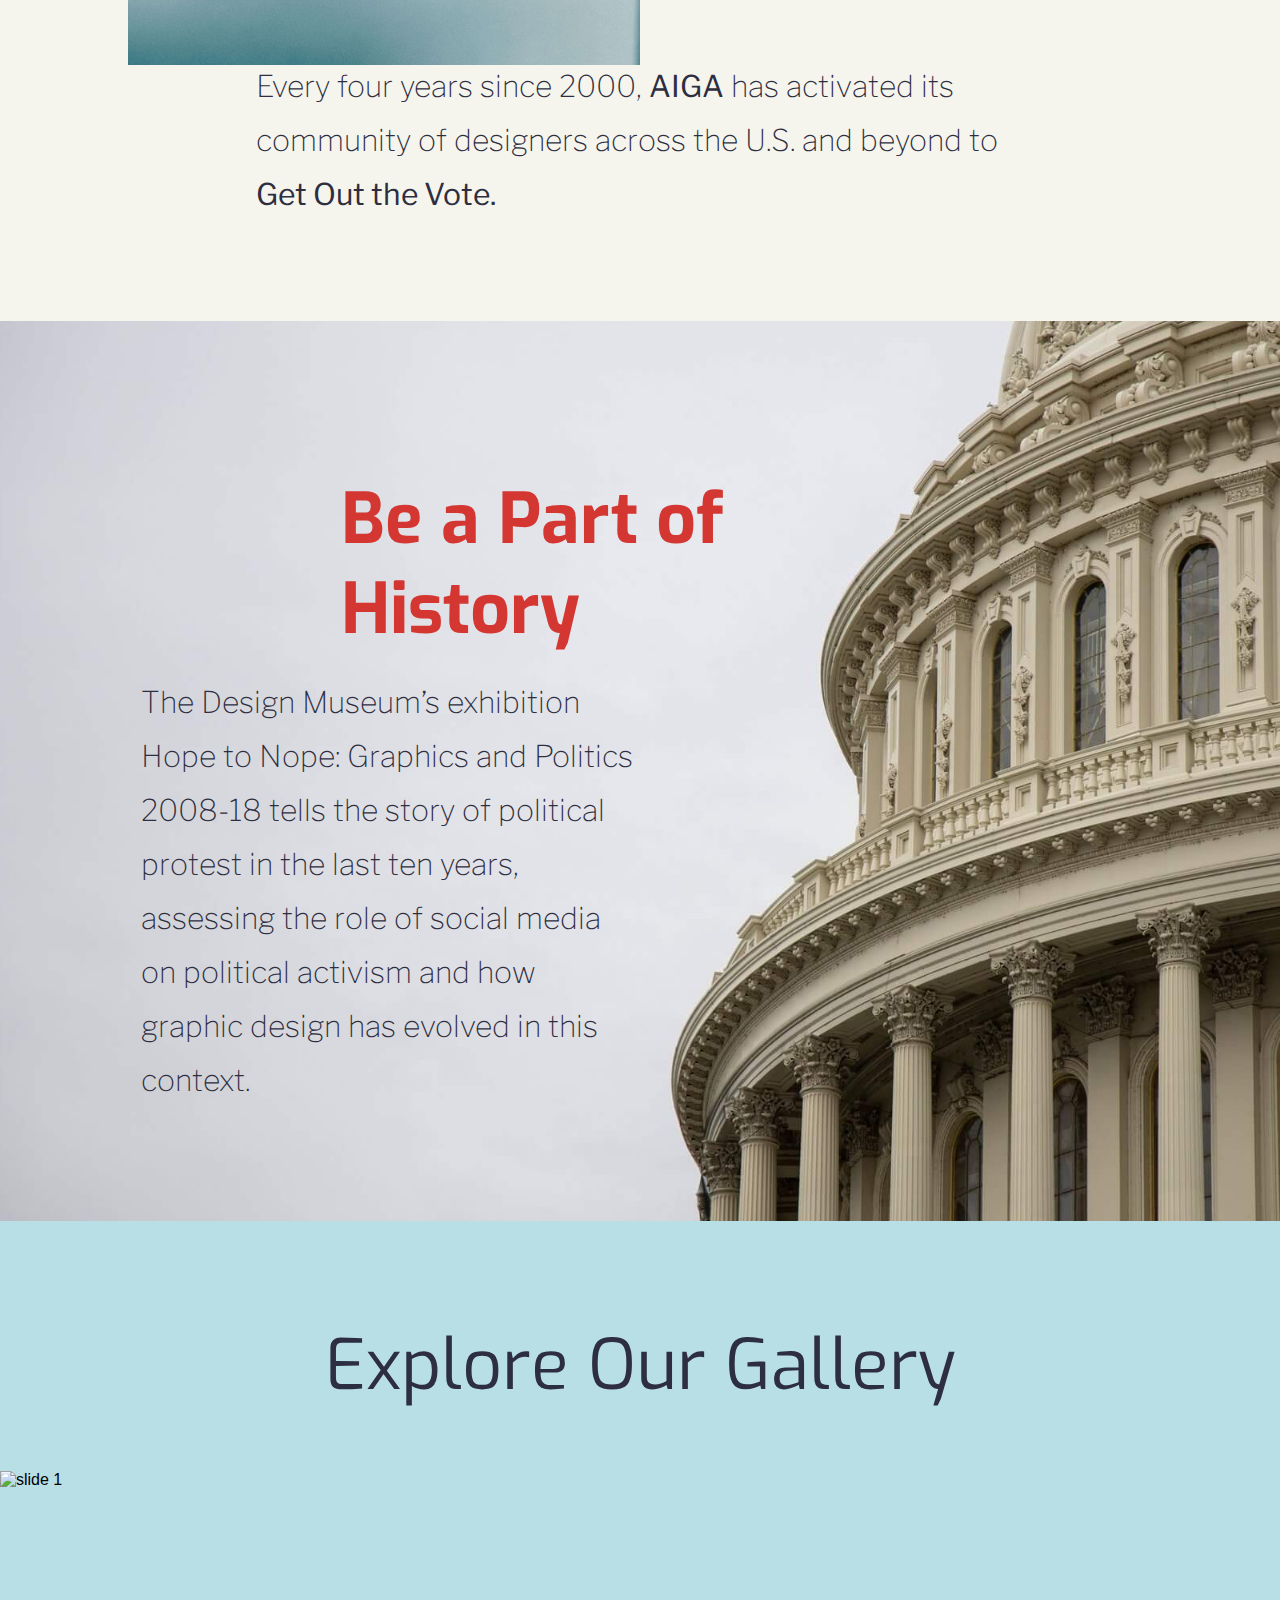
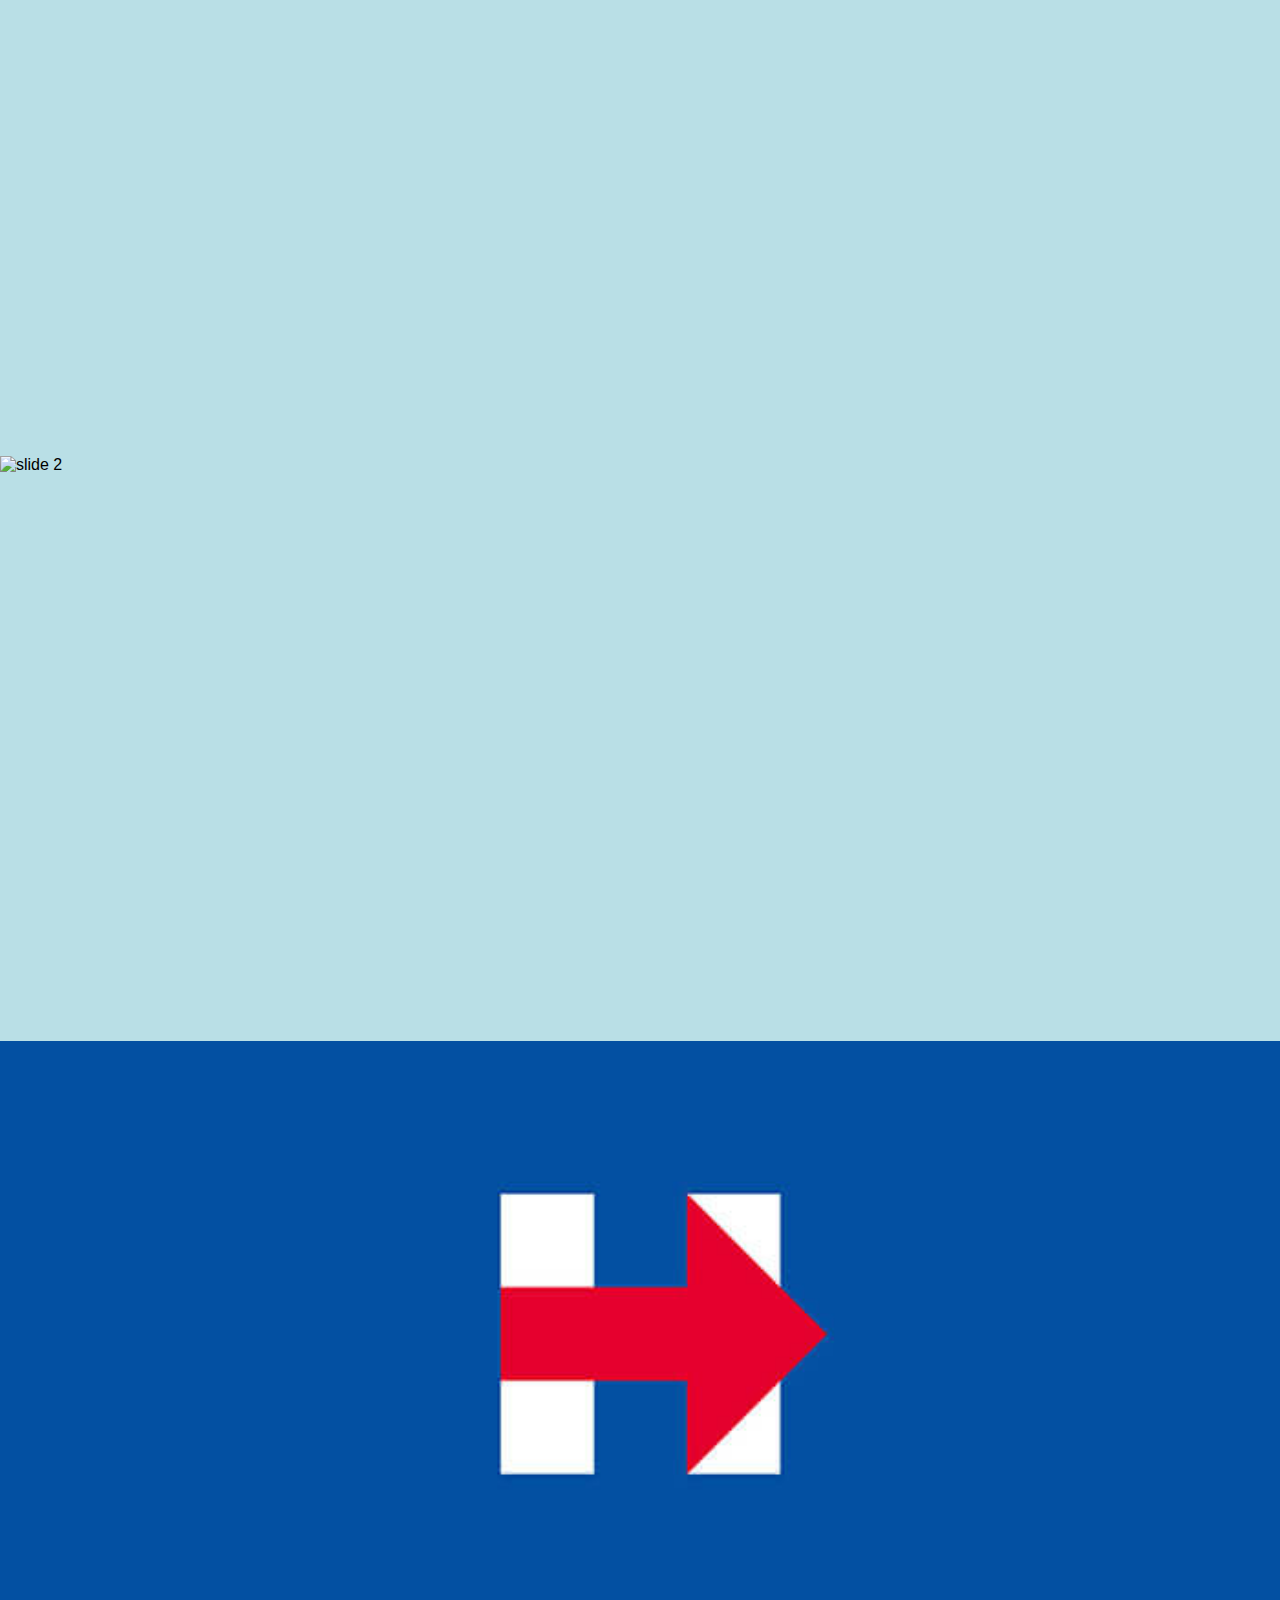
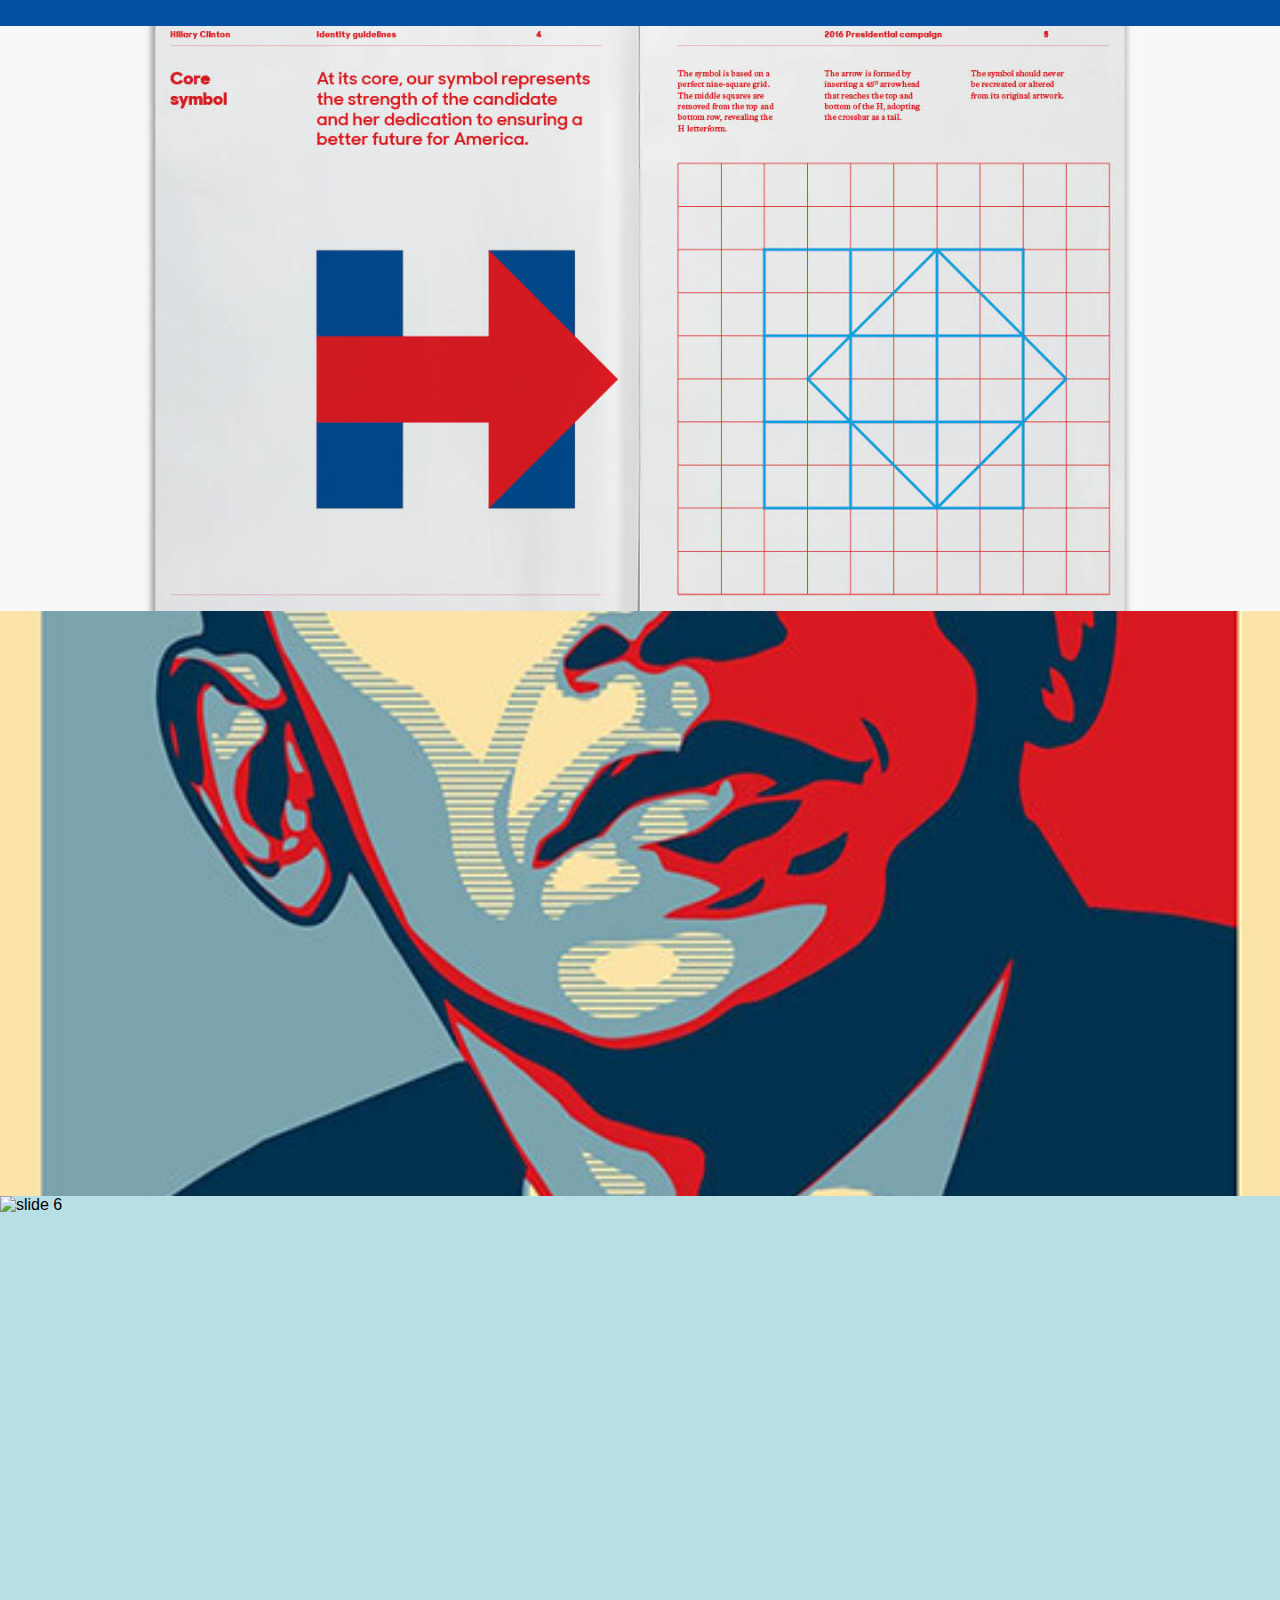
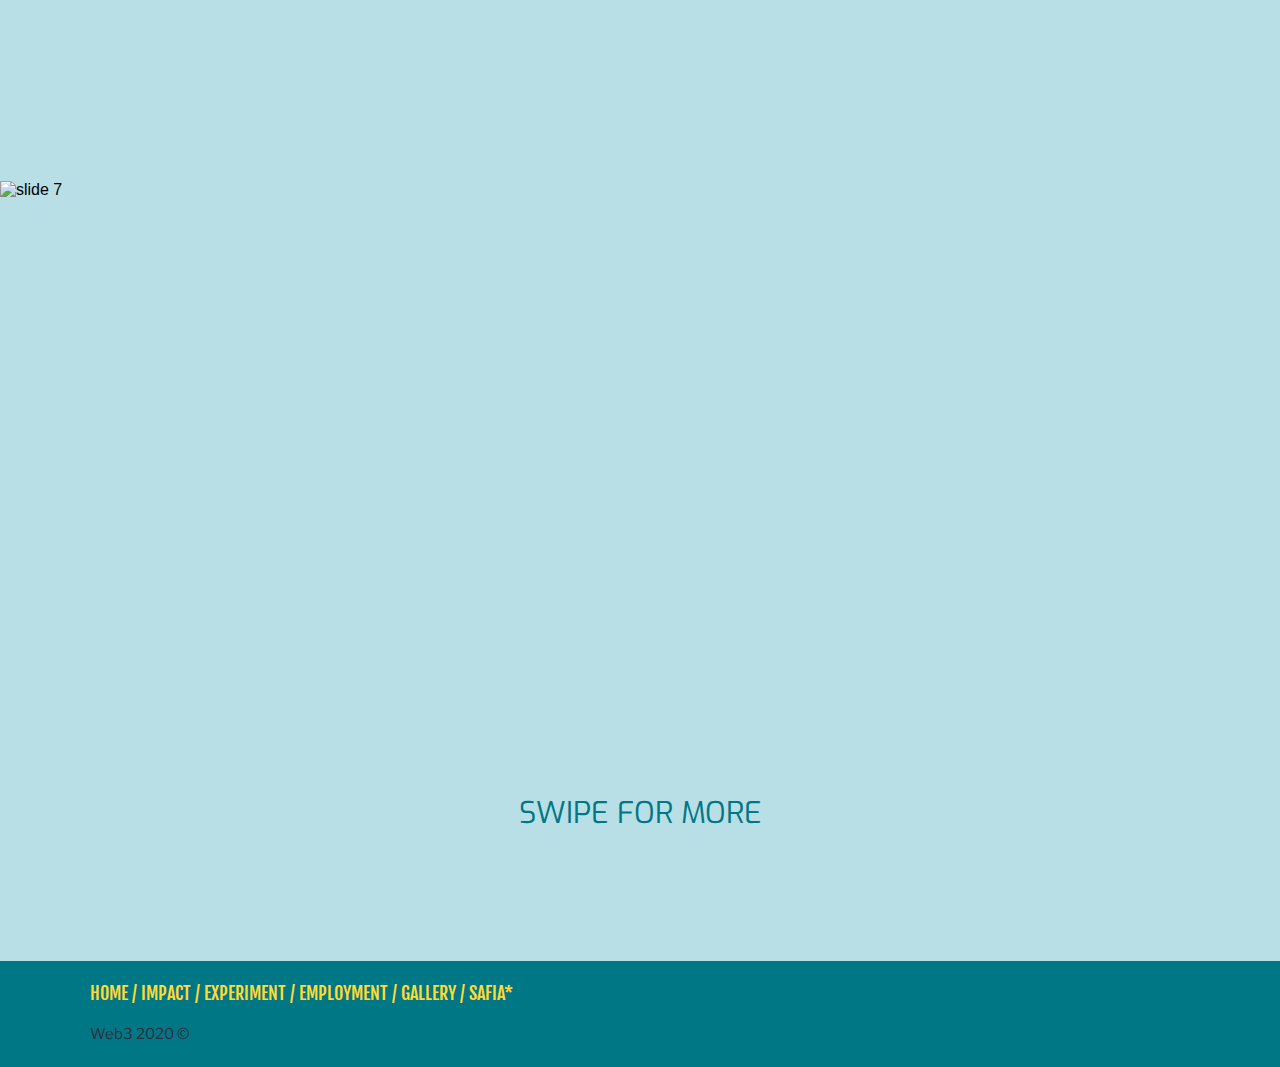
==== commit fdd14aad: "reversed josh code" ====
--- a/deploy/index.html
+++ b/deploy/index.html
@@ -133,17 +133,16 @@
                 </section>
                 
                 <section id="index-history">
-                        <article>
-                            <h3 class="impact-container indexSubtitle4" id="history-h">Be a Part of History
-                            </h3>
-                            <p class="open-text impact-container indexPara4">The Design Museum’s exhibition Ho<span>pe</span> to Nope: Graphics and Politics 2008-<span>18</span> tells the story of political
-                                protest in the last ten years, assessing the role of social media on political activism and how graphic
-                                design has evolved <span>in this</span> context.</p>
-                        </article>
-                        
+                    <div >
+                        <div id="history-photo"></div>
+                        <h3 class="impact-container indexSubtitle4" id="history-h">Be a Part of History
+                        </h3>
+                        <p class="open-text impact-container indexPara4">The Design Museum’s exhibition Ho<span>pe</span> to Nope: Graphics and Politics 2008-<span>18</span> tells the story of political
+                            protest in the last ten years, assessing the role of social media on political activism and how graphic
+                            design has evolved <span>in this</span> context.</p>
                         <!-- <h3>This exhibition has been a popular and critical success, with over 30,000 visitors to date. It presents a
                             range of views, from across the political spectrum.</h3> -->
-                   
+                    </div>
                 </section>
                 <!-- 
                 <section id="index-gallery">
--- a/deploy/css/styles.css
+++ b/deploy/css/styles.css
@@ -2219,7 +2219,7 @@
 
 #gallery-content-2 {
   background-color: #22C9C6;
-  height: 80vh;
+  height: 100vh;
   position: relative;
   display: flex;
   align-items: center;
@@ -2228,6 +2228,16 @@
 @media (min-width: 1025px) {
   #gallery-content-2 {
     height: 100vh;
+  }
+}
+@media (min-width: 414px) {
+  #gallery-content-2 {
+    height: 80vh;
+  }
+}
+@media (min-width: 768px) {
+  #gallery-content-2 {
+    height: 80vh;
   }
 }
 #gallery-content-2 img {
@@ -2236,11 +2246,16 @@
   top: 0;
   left: 0;
   width: 30%;
-  height: 80vh;
+  height: 100vh;
 }
 @media (min-width: 768px) {
   #gallery-content-2 img {
     width: 45%;
+  }
+}
+@media (min-width: 414px) {
+  #gallery-content-2 img {
+    height: 80vh;
   }
 }
 @media (min-width: 1025px) {
@@ -3692,23 +3707,85 @@
   history
  --------------------------*/
 #index-history {
+  z-index: 200;
+  position: relative;
+  background-color: #F5F5EE;
+  height: 100vh;
+}
+#index-history > div {
   background-image: url("../img/impact/moral-img.jpg");
   background-size: cover;
-  background-position: -100px center;
+  background-position: -260px center;
   background-repeat: no-repeat;
-  height: 70vh !important;
-}
-#index-history article {
-  padding-top: 40px;
-}
-@media (min-width: 768px) {
-  #index-history article {
-    width: 80%;
-  }
-}
-@media (min-width: 768px) {
-  #index-history article p {
-    padding-right: 20%;
+  height: 100vh;
+  width: 100vw;
+  display: flex;
+  justify-content: center;
+  align-items: flex-start;
+  flex-direction: column;
+  padding: 20px 0;
+}
+@media (min-width: 768px) {
+  #index-history > div {
+    align-items: center;
+    background-size: 250%;
+    background-position-x: -350px;
+    width: 100vw;
+    height: 100vh;
+  }
+}
+@media (min-width: 1025px) {
+  #index-history > div {
+    background-size: 150%;
+    background-position-x: -100px;
+    margin-top: 0px;
+    margin-left: 0vw;
+  }
+}
+#index-history > div h3 {
+  color: #D43732;
+  text-align: left;
+}
+@media (min-width: 414px) {
+  #index-history > div h3 {
+    padding-right: 150px;
+  }
+}
+@media (min-width: 768px) {
+  #index-history > div h3 {
+    color: #D43732;
+    text-align: left;
+    padding-left: 10vw;
+  }
+}
+@media (min-width: 1025px) {
+  #index-history > div h3 {
+    padding-left: 0;
+    width: 35%;
+    text-align: left;
+  }
+}
+#index-history > div p {
+  padding-top: 20px;
+  padding-left: 20px;
+  padding-right: 40px;
+  text-align: left;
+  width: 60vw;
+}
+@media (min-width: 768px) {
+  #index-history > div p {
+    width: auto;
+    text-align: left;
+    padding-left: 10vw;
+    padding-right: 50vw;
+    color: #2E2E41;
+  }
+}
+@media (min-width: 1025px) {
+  #index-history > div p {
+    padding-left: 11vw;
+    text-align: left;
+    padding-right: 50vw;
   }
 }
 
@@ -3910,9 +3987,18 @@
   }
 }
 #honors-01 #honors-01-p {
-  margin-top: -700px;
-  padding: 100px 30px 0px 30px;
+  padding-top: 0px;
+  margin-top: -680px;
+  padding-left: 10px;
+  padding-right: 10px;
   color: #F5F5EE;
+}
+@media (min-width: 414px) {
+  #honors-01 #honors-01-p {
+    margin-top: -700px;
+    padding: 100px 30px 0px 30px;
+    color: #F5F5EE;
+  }
 }
 @media (min-width: 768px) {
   #honors-01 #honors-01-p {
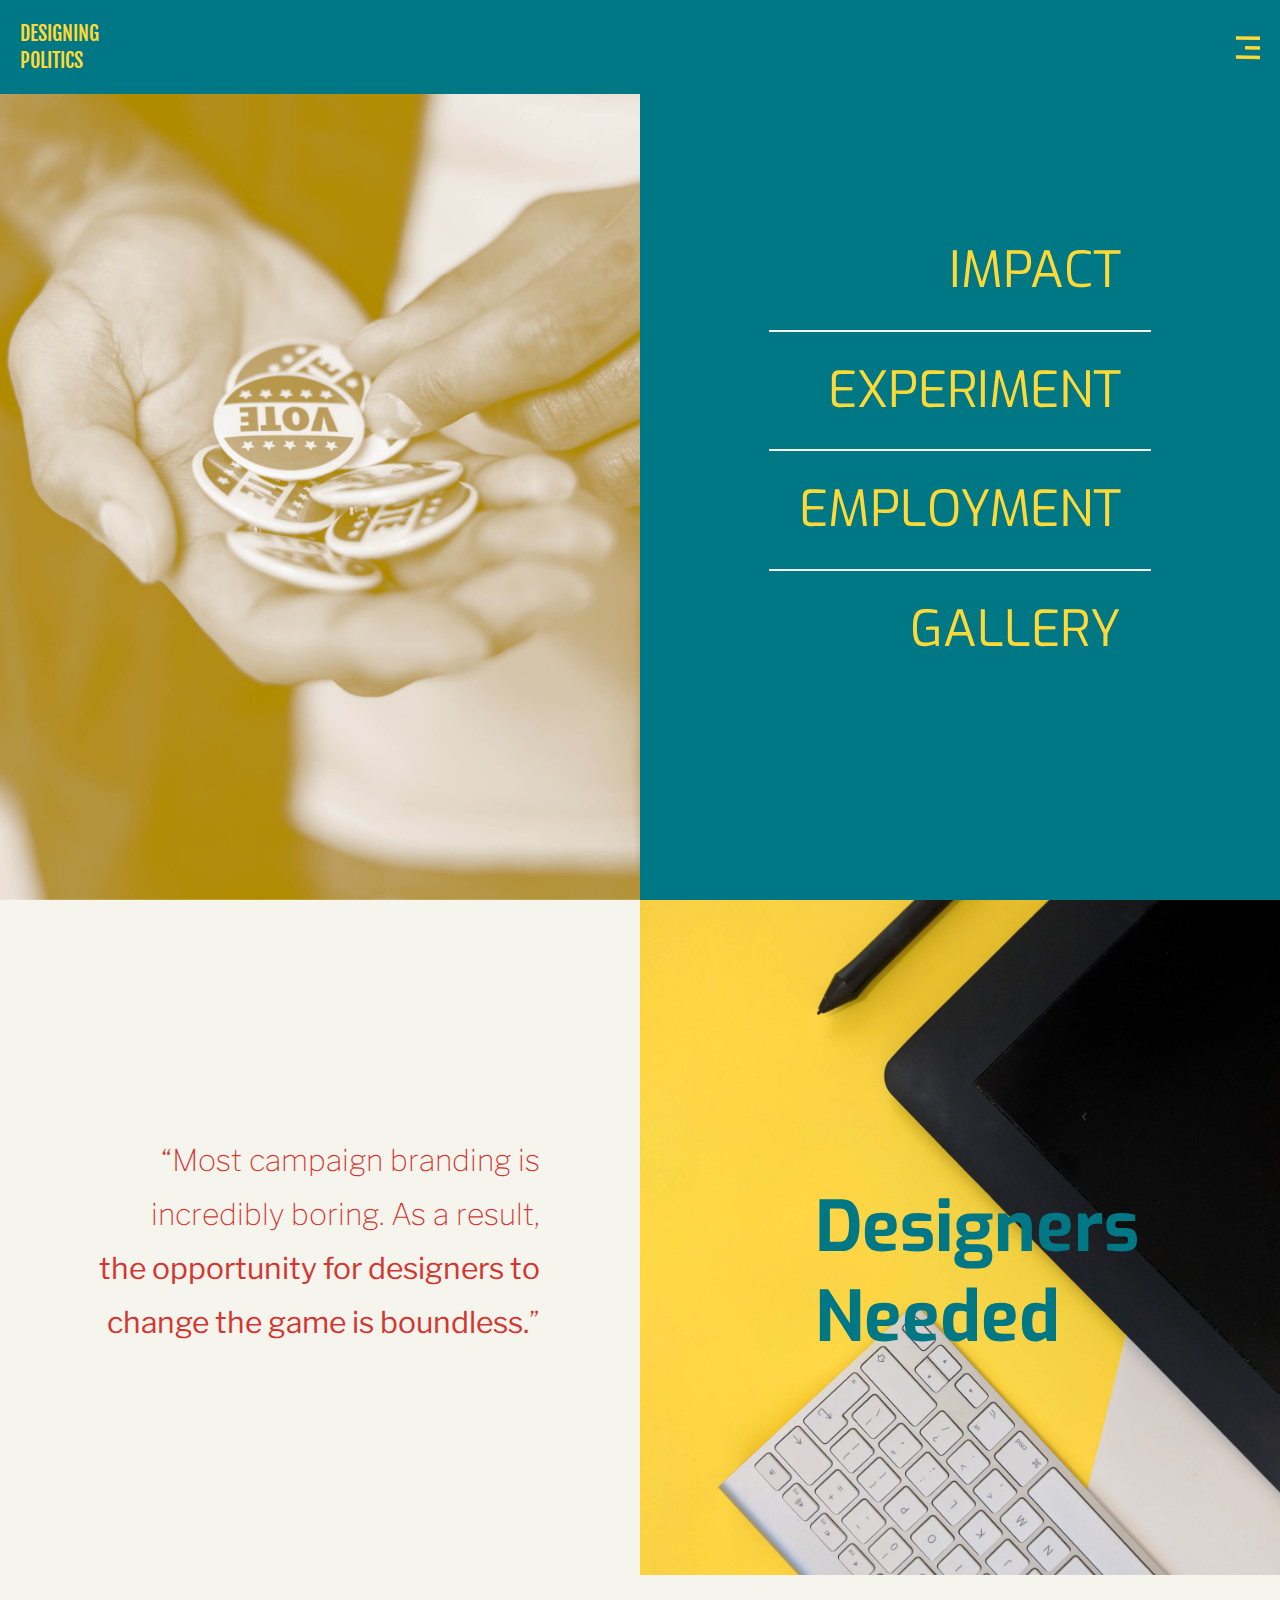
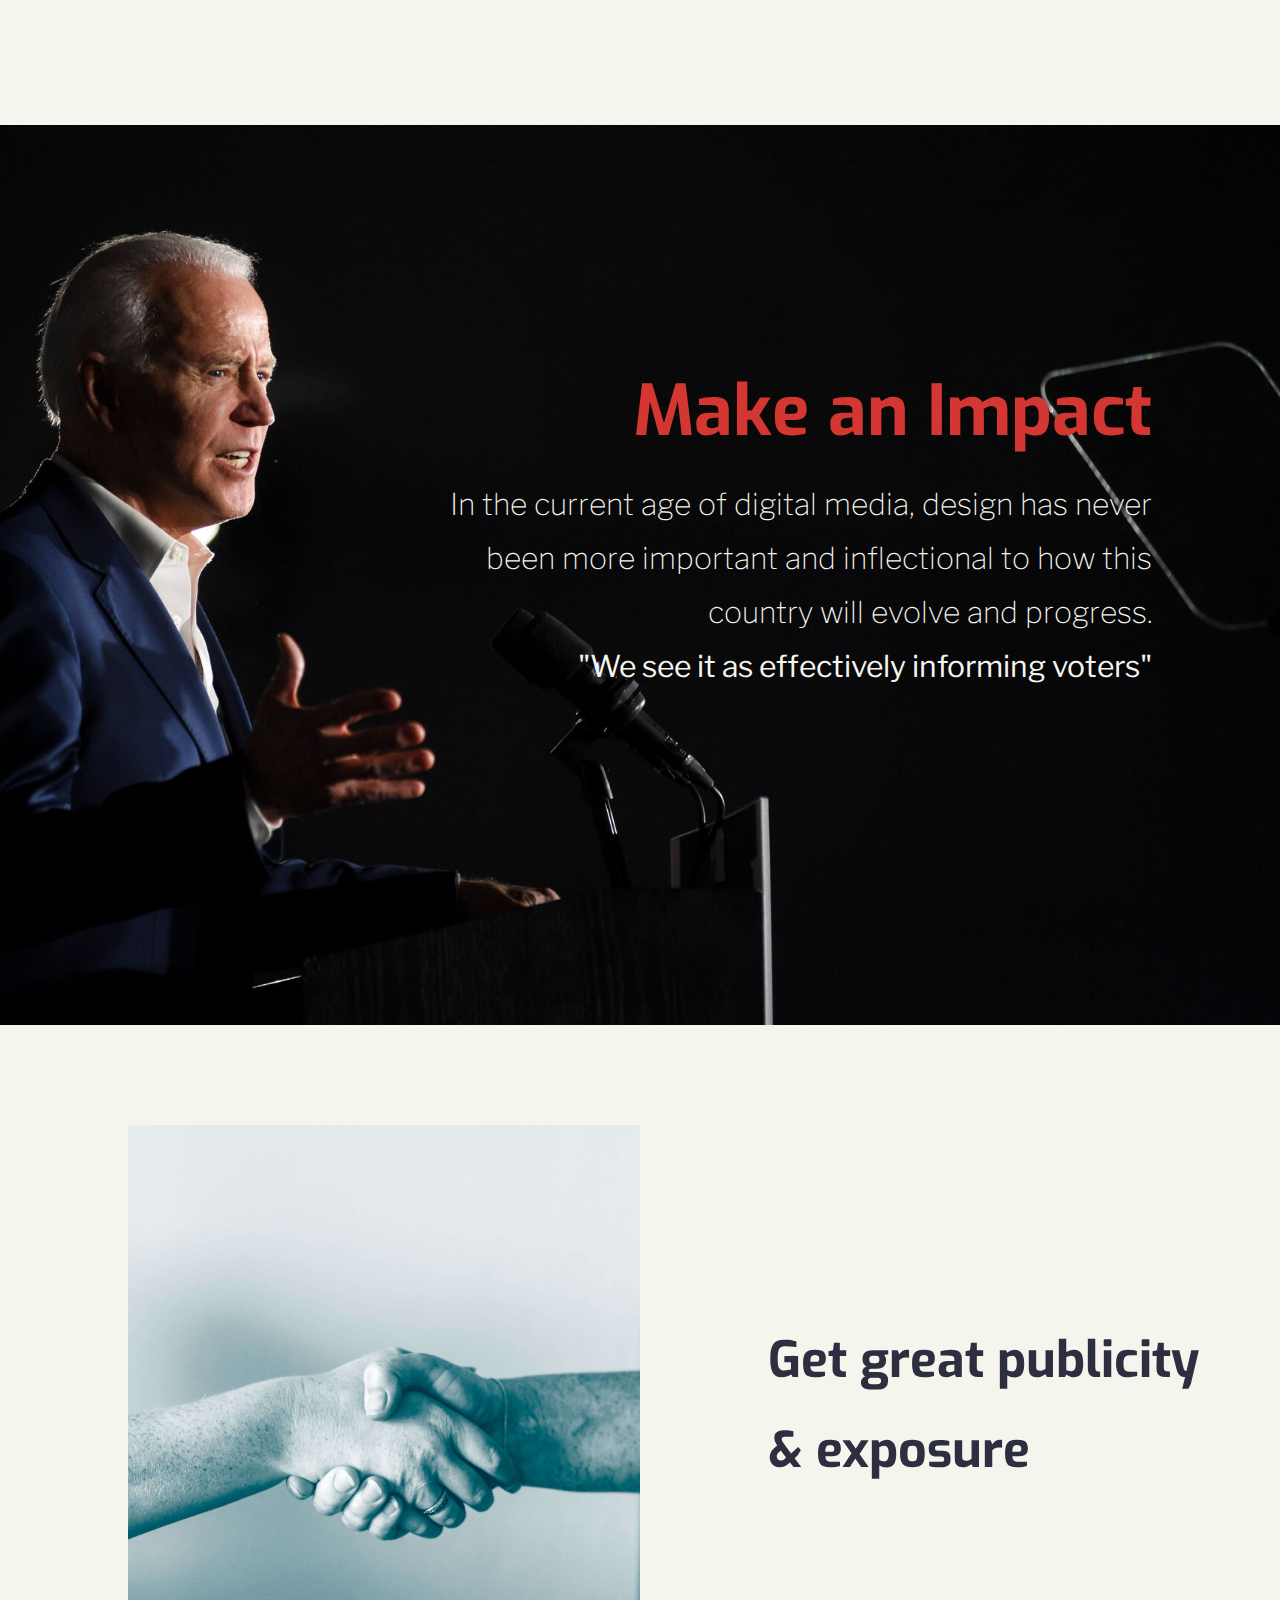
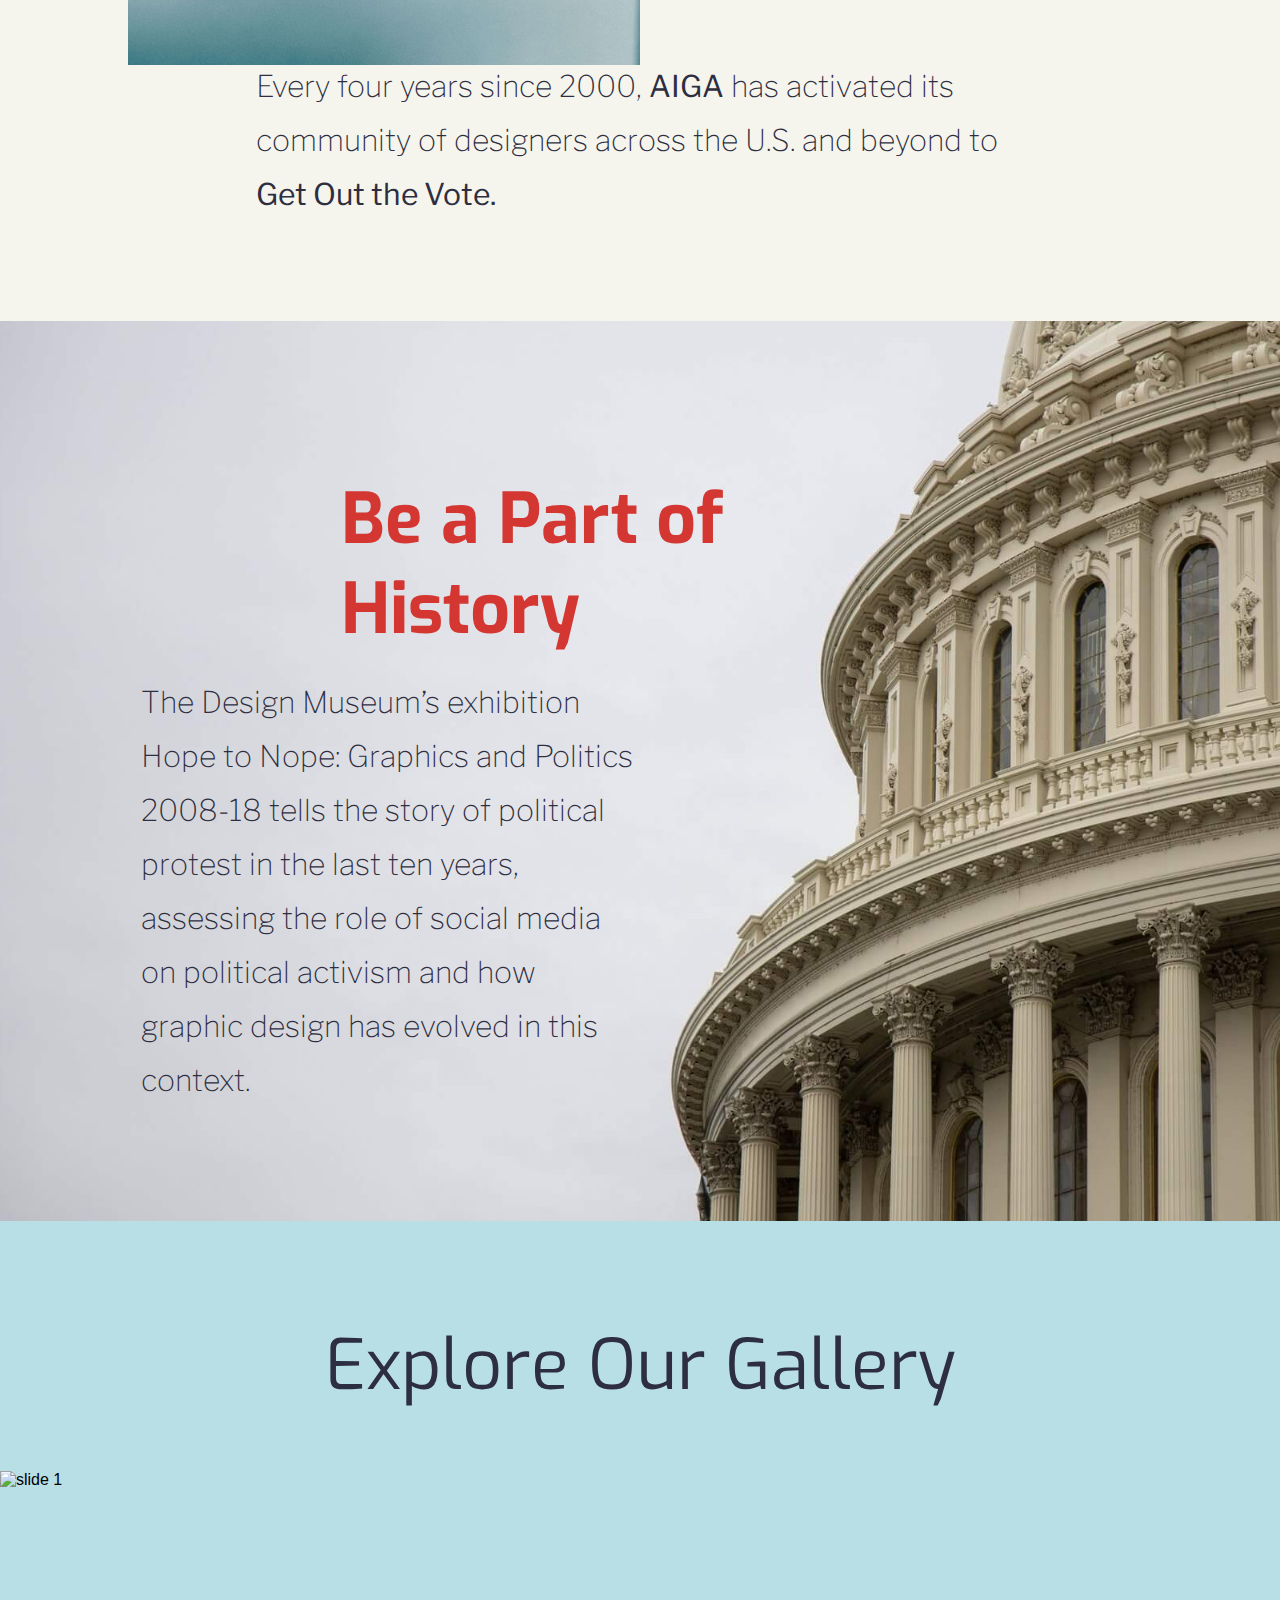
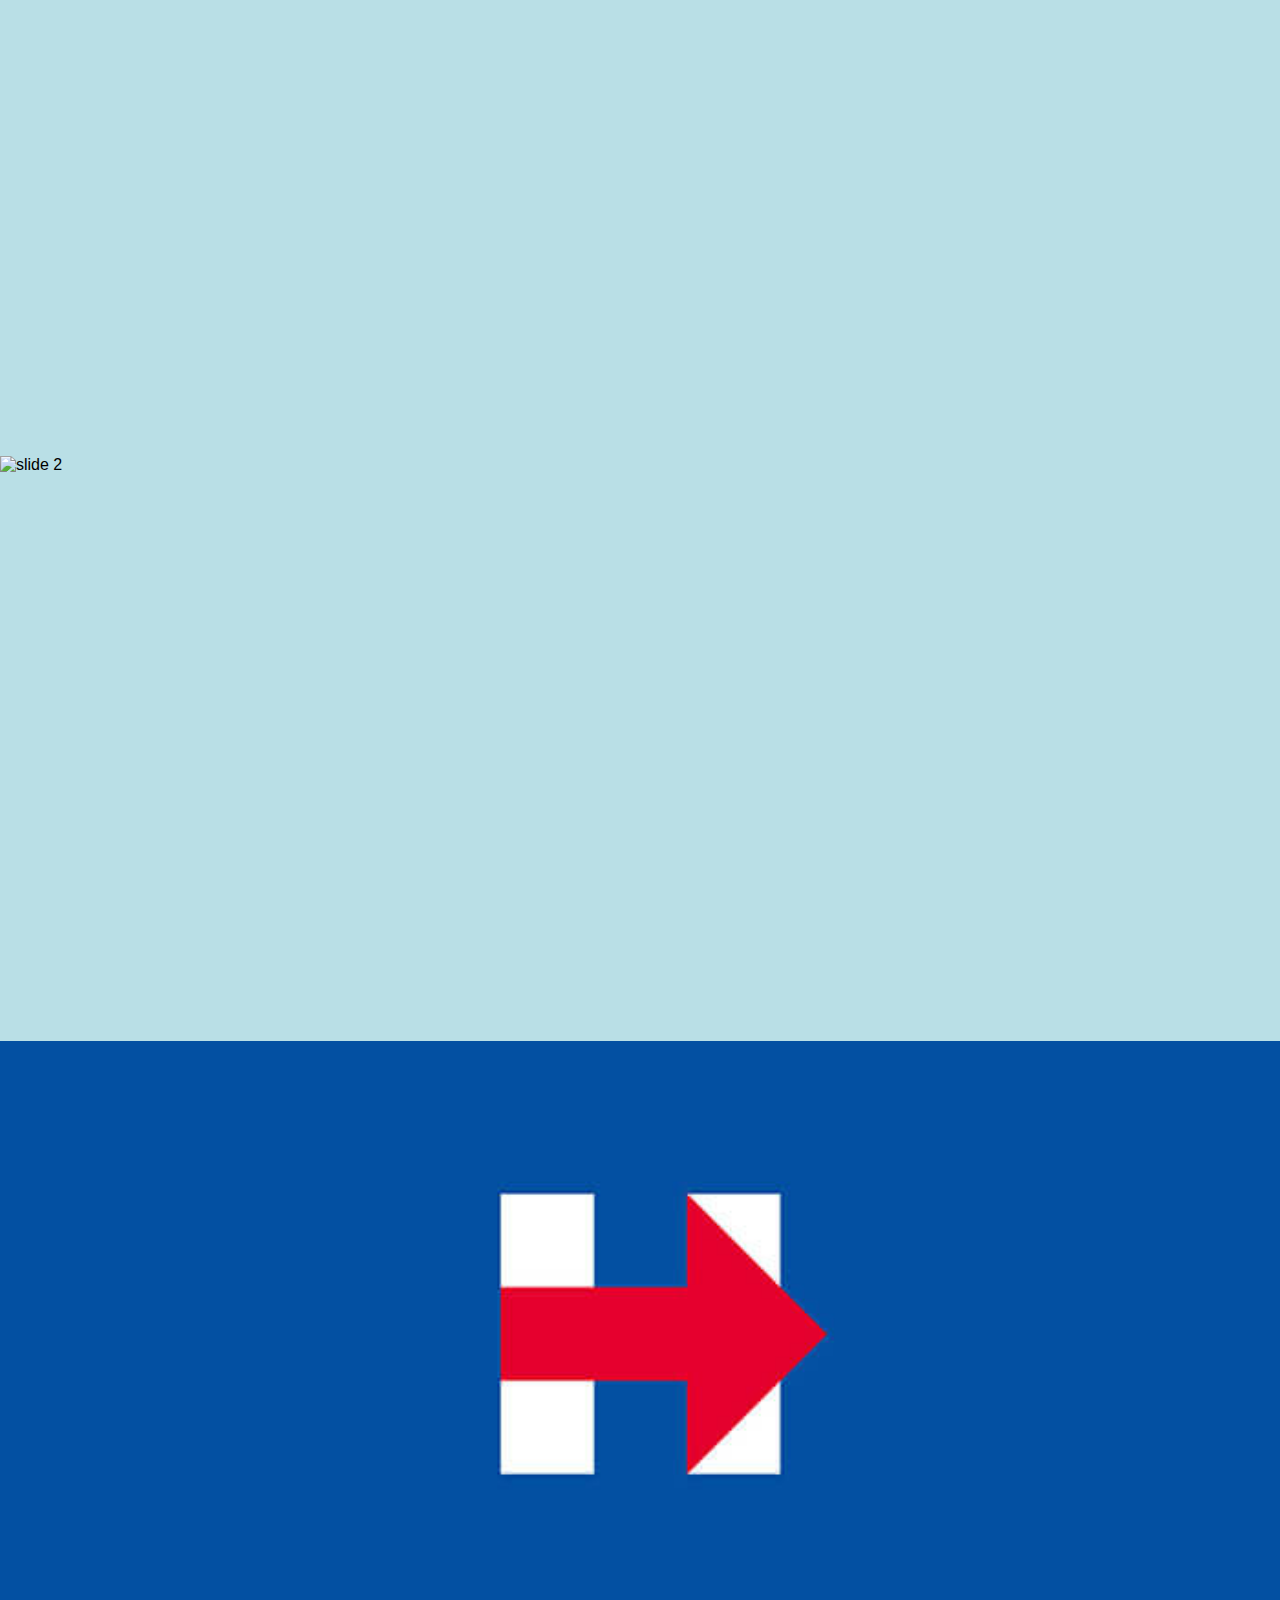
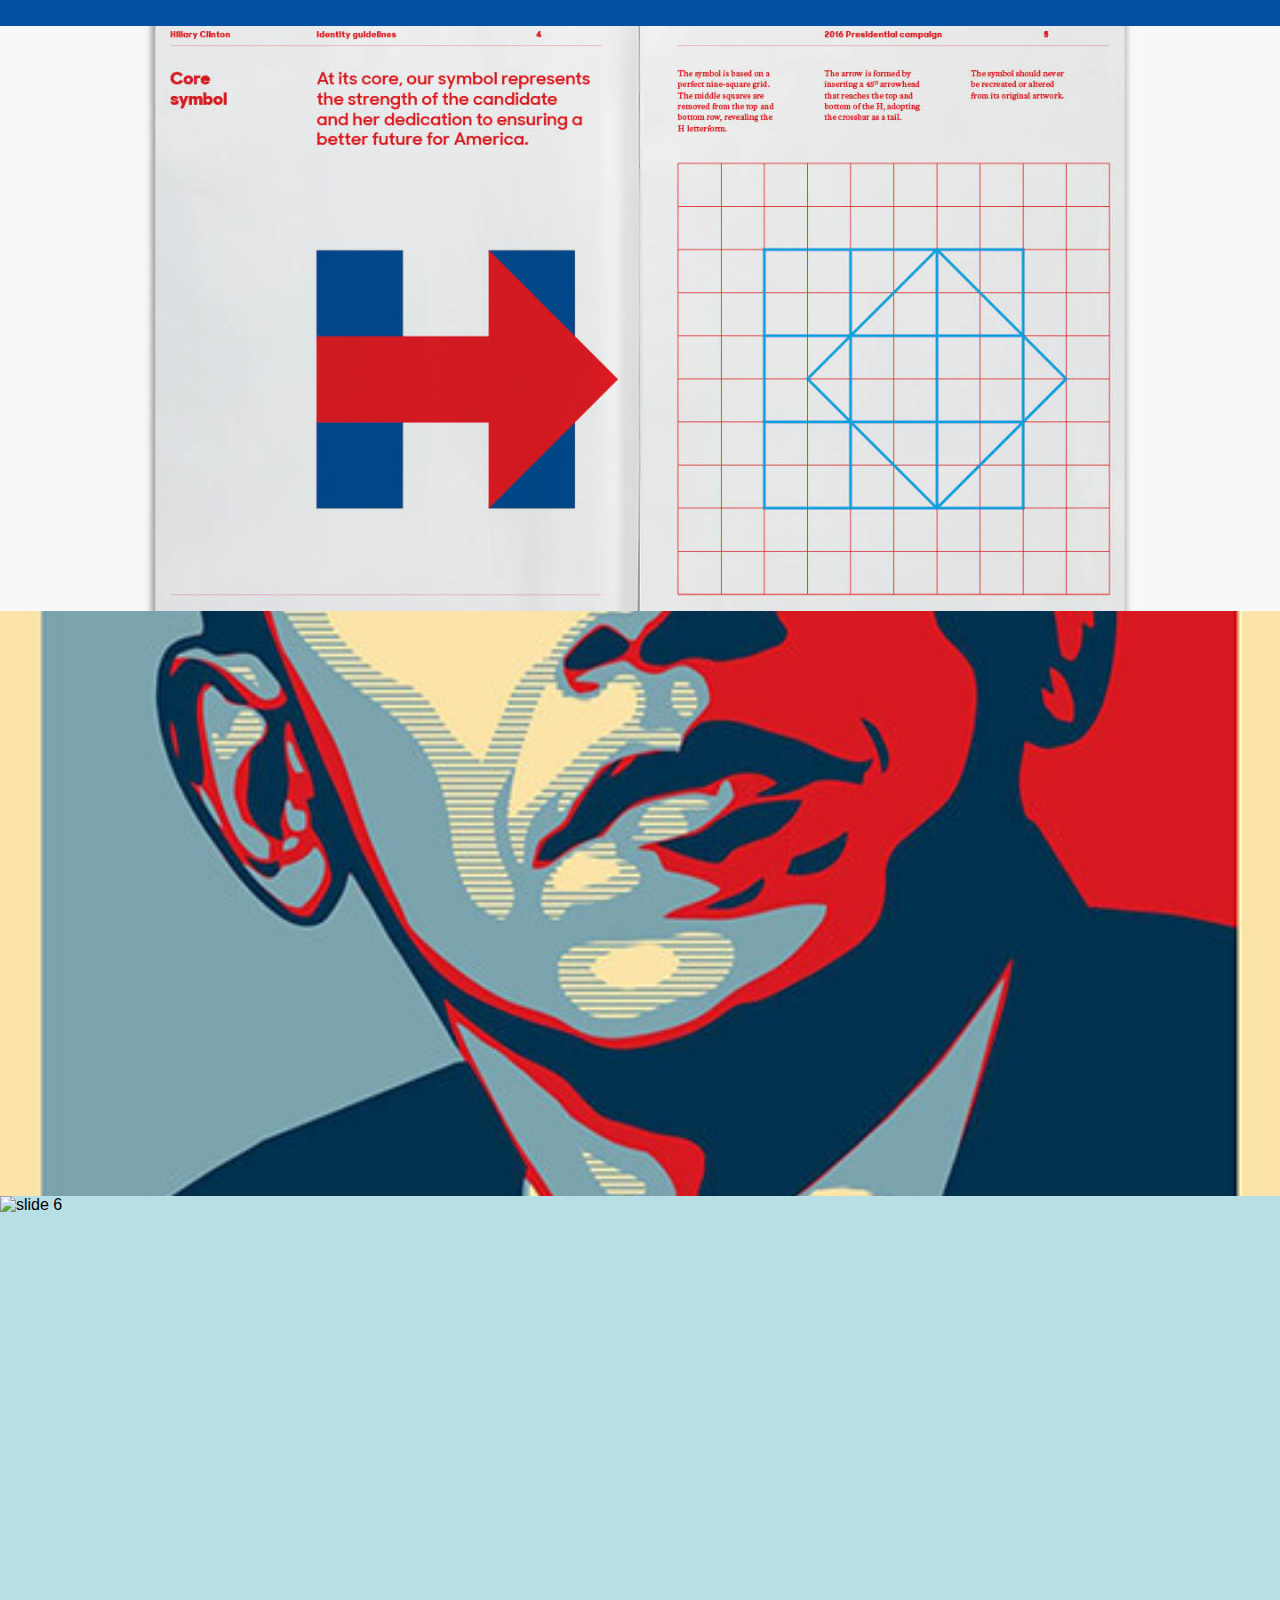
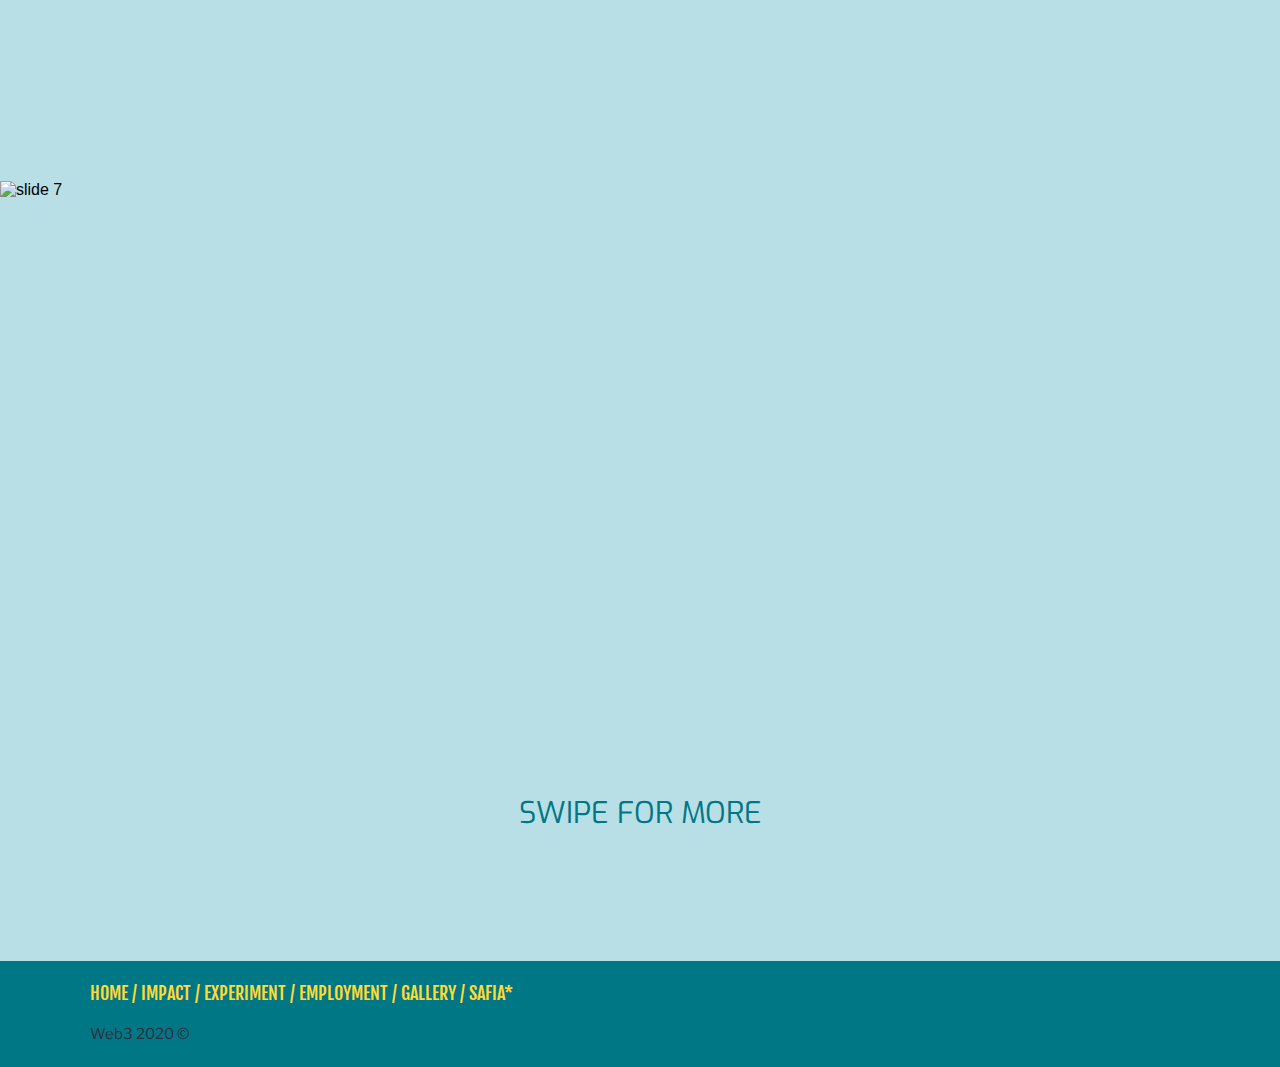
==== commit 65d28c84: "Last minute copy-editing !" ====
--- a/deploy/index.html
+++ b/deploy/index.html
@@ -31,19 +31,21 @@
     <header>
         <div>
             <section id="logo-container">
-                <a href="index.html"><h1>DESIGNING <br class="show-for-md">POLITICS</h1></a>
+                <a href="index.html">
+                    <h1>DESIGNING <br class="show-for-md">POLITICS</h1>
+                </a>
             </section>
     
             <section id="burger-container">
                 <svg id="burger" width="30" height="30" viewBox="0 0 38 38" xmlns="http://www.w3.org/2000/svg">
-                    
-                      <g id="lines" transform="translate(4 4)" stroke="#979797" stroke-width="4.5">
-                        <path class="lines" id="top" d="M3.5 3.5L34 4"/>
-                        <path class="lines" id="middle" d="M15 16l19 .25"/>
-                        <path class="lines" id="bottom" d="M3.5 27.75l30.5.5"/>
-                      </g>
-                    
-                  </svg>
+    
+                    <g id="lines" transform="translate(4 4)" stroke="#979797" stroke-width="4.5">
+                        <path class="lines" id="top" d="M3.5 3.5L34 4" />
+                        <path class="lines" id="middle" d="M15 16l19 .25" />
+                        <path class="lines" id="bottom" d="M3.5 27.75l30.5.5" />
+                    </g>
+    
+                </svg>
             </section>
     
         </div>
@@ -52,11 +54,11 @@
     <progress max="100" value="0" id="progress"></progress>
     <nav id="main-nav">
                 <div id="nav-menu">
-                    <ul >
+                    <ul>
                         <!-- <li id="nav-home"><a href="home.html">HOME</a></li> -->
                         <li id="nav-impact">
                             <a href="impact.html">
-                               <div>IMPACT</div>
+                                <div>IMPACT</div>
                             </a>
                         </li>
                         <li id="nav-experiment">
@@ -77,12 +79,11 @@
                             </a>
                         </li>
                         <!-- <li id="nav-safi"><a href="safi.html">SAFIA*</a></li> -->
-                        
+            
                     </ul>
                 </div>
                 <section id="nav-img"></section>
             </nav>
-            
     <section id="index-background">
                     <section id="index-opening">
                         <div>
@@ -98,7 +99,7 @@
                     <div >
                         <img id="experiment-photo" src="img/experimentation/index-experiment.jpg" alt="Designer Tools">
                         <h3 class="impact-container indexSubtitle1" id="index-campaign">Designers Needed</h3>
-                        <p class="open-text impact-container indexPara1">“the vast majority of campaign branding is incredibly boring as a result, <br>
+                        <p class="open-text impact-container indexPara1">“Most campaign branding is incredibly boring. As a result, <br>
                             <b> the opportunity for designers to change the game is boundless.</b>”
                         </p>
                     </div>
--- a/deploy/css/styles.css
+++ b/deploy/css/styles.css
@@ -573,18 +573,18 @@
 ============= */
 .button {
   align-items: center;
-  font-family: "Exo", sans-serif;
-  font-size: 1.25rem;
   background-color: #FFDA37;
   color: #EF777A;
   cursor: pointer;
+  font-family: "Exo", sans-serif;
+  font-size: 1.25rem;
   padding: 10px 20px;
   text-align: center;
   transition: 0.25s;
 }
 .button:hover, .button:active {
+  background-color: #F5F5EE;
   color: #D43732;
-  background-color: #F5F5EE;
 }
 
 /* =============
@@ -609,16 +609,16 @@
     Navigation
 ============= */
 #main-nav > div {
+  align-items: center;
+  background-color: #007785;
+  display: flex;
+  height: 100%;
+  justify-content: center;
   position: fixed;
+  right: 0;
   top: 0;
-  right: 0;
+  width: 80vw;
   z-index: 900;
-  background-color: #007785;
-  width: 80vw;
-  height: 100%;
-  display: flex;
-  justify-content: center;
-  align-items: center;
 }
 @media (min-width: 768px) {
   #main-nav > div {
@@ -627,8 +627,8 @@
 }
 #main-nav ul {
   display: grid;
+  grid-template-areas: "n1" "n2" "n3" "n4";
   grid-template-rows: repeat(4, auto);
-  grid-template-areas: "n1" "n2" "n3" "n4";
   height: auto;
 }
 #main-nav ul li {
@@ -637,16 +637,16 @@
 #main-nav ul li a:link,
 #main-nav ul li a:visited {
   color: #FFDA37;
+  cursor: pointer;
   text-decoration: none;
   transition: 0.25s;
-  cursor: pointer;
 }
 #main-nav ul li a:link > div,
 #main-nav ul li a:visited > div {
+  border-bottom: 2px solid #F5F5EE;
+  font-size: 1.875rem;
   padding: 30px;
-  border-bottom: 2px solid #F5F5EE;
   text-align: right;
-  font-size: 1.875rem;
 }
 @media (min-width: 768px) {
   #main-nav ul li a:link > div,
@@ -698,15 +698,15 @@
   border-bottom: none;
 }
 #main-nav #nav-img {
+  background-image: url(../img/index/nav-img.jpg);
+  background-position: center;
+  background-size: cover;
+  height: 100vh;
+  left: 0;
   position: fixed;
   top: 0;
-  left: 0;
+  width: 20vw;
   z-index: 900;
-  width: 20vw;
-  height: 100vh;
-  background-image: url(../img/index/nav-img.jpg);
-  background-size: cover;
-  background-position: center;
 }
 @media (min-width: 768px) {
   #main-nav #nav-img {
@@ -718,17 +718,16 @@
     Header
 ============= */
 header {
-  width: 100%;
-  top: 0;
+  background-color: #007785;
   left: 0;
   position: fixed;
-  background-color: #007785;
+  top: 0;
+  width: 100%;
   z-index: 2000;
 }
 header div {
+  align-items: center;
   display: flex;
-  align-items: center;
-  justify-content: flex-end;
   justify-content: space-between;
   padding: 20px;
 }
@@ -737,20 +736,20 @@
 }
 header div #logo-container a h1 {
   color: #FFDA37;
+  cursor: pointer;
+  font-size: 1.25rem;
   font-weight: 400;
-  font-size: 1.25rem;
   line-height: 1.6875rem;
   text-align: left;
   transition: 0.25s;
-  cursor: pointer;
 }
 header div #logo-container a h1:hover, header div #logo-container a h1:active {
   color: #F5F5EE;
 }
 header div #burger-container {
+  align-items: center;
   display: flex;
   justify-content: flex-end;
-  align-items: center;
 }
 header div #burger-container #burger {
   cursor: pointer;
@@ -1832,7 +1831,6 @@
   display: flex;
   justify-content: center;
   height: 100vh;
-  border: 1px solid blue;
   padding: 0 20px;
 }
 @media (min-width: 768px) {
@@ -1848,11 +1846,6 @@
 @media (min-width: 768px) {
   #experimentation #section-3-experiment #para-section-3 p {
     text-align: left;
-  }
-}
-@media (min-width: 1025px) {
-  #experimentation #section-3-experiment #para-section-3 p {
-    border: 1px solid red;
   }
 }
 #experimentation #section-4-experiment {
@@ -2057,14 +2050,17 @@
   font-weight: 700;
 }
 
+/* ------------------
+    Gallery Hero
+----------------- */
 #gallery-hero {
   background-color: #F5F5EE;
 }
 #gallery-hero div {
-  position: relative;
+  align-items: flex-end;
   display: flex;
   justify-content: center;
-  align-items: flex-end;
+  position: relative;
 }
 @media (min-width: 768px) {
   #gallery-hero div {
@@ -2077,9 +2073,9 @@
 }
 @media (min-width: 768px) {
   #gallery-hero div img {
-    object-position: left center;
     display: block;
     height: 550px;
+    object-position: left center;
     width: 90%;
   }
 }
@@ -2092,54 +2088,57 @@
   background-image: url(../img/gallery/hero-1.jpg);
   background-position: left top;
   background-size: cover;
+  height: 80vh;
   width: 100vw;
-  height: 80vh;
 }
 @media (min-width: 768px) {
   #gallery-hero div > div {
-    height: auto;
-    display: flex;
-    justify-content: flex-end;
     align-items: center;
     background-image: none;
+    display: flex;
+    height: auto;
+    justify-content: flex-end;
     position: absolute;
     top: 0;
   }
 }
 #gallery-hero div > div h1 {
-  text-align: center;
   color: #D43732;
   padding-bottom: 100px;
+  text-align: center;
 }
 @media (min-width: 768px) {
   #gallery-hero div > div h1 {
+    margin: 40vh 7% 0 0;
     padding-bottom: 0px;
     text-align: left;
-    margin: 40vh 7% 0 0;
   }
 }
 #gallery-hero div p {
+  color: #D43732;
   margin: 0 12%;
   text-align: justify;
-  color: #D43732;
 }
 @media (min-width: 768px) {
   #gallery-hero div p {
+    margin-left: 10%;
     width: 550px;
-    margin-left: 10%;
-  }
-}
-
+  }
+}
+
+/* ------------------
+    Gallery content 1: pull quote 1 and main gallery
+----------------- */
 #gallery-content-1 #gallery-quote-1 {
-  width: 100%;
+  align-items: center;
+  background-image: url(../img/gallery/hero-2.jpg);
+  background-position: top center;
+  background-size: cover;
+  display: flex;
   height: 80vh;
-  background-image: url(../img/gallery/hero-2.jpg);
-  background-size: cover;
-  background-position: top center;
-  display: flex;
-  align-items: center;
   justify-content: flex-end;
   overflow: hidden;
+  width: 100%;
 }
 @media (min-width: 768px) {
   #gallery-content-1 #gallery-quote-1 {
@@ -2147,15 +2146,15 @@
   }
 }
 #gallery-content-1 #gallery-quote-1 p {
+  color: #F5F5EE;
+  margin: 0 10%;
   width: auto;
-  margin: 0 10%;
-  color: #F5F5EE;
 }
 @media (min-width: 768px) {
   #gallery-content-1 #gallery-quote-1 p {
+    margin-left: 36%;
+    margin-right: 10%;
     text-align: right;
-    margin-right: 10%;
-    margin-left: 36%;
   }
 }
 @media (min-width: 1025px) {
@@ -2164,10 +2163,10 @@
   }
 }
 #gallery-content-1 #gallery-container {
+  background-color: #F5F5EE;
   height: 100vh;
+  overflow: hidden;
   width: 100vw;
-  overflow: hidden;
-  background-color: #F5F5EE;
 }
 #gallery-content-1 #gallery-container h3 {
   color: #D43732;
@@ -2179,20 +2178,20 @@
   text-align: left;
 }
 #gallery-content-1 #gallery-container ul {
+  align-items: center;
+  background-color: #F5F5EE;
   display: flex;
+  height: 100vh;
+}
+#gallery-content-1 #gallery-container ul li {
   align-items: center;
-  height: 100vh;
-  background-color: #F5F5EE;
-}
-#gallery-content-1 #gallery-container ul li {
   display: flex;
   flex-wrap: wrap;
-  align-items: center;
   margin-right: 35px;
 }
 #gallery-content-1 #gallery-container ul li img {
+  height: 60vh;
   width: 50vw;
-  height: 60vh;
 }
 @media (min-width: 768px) {
   #gallery-content-1 #gallery-container ul li img {
@@ -2201,8 +2200,8 @@
 }
 @media (min-width: 1025px) {
   #gallery-content-1 #gallery-container ul li img {
+    height: 60vh;
     width: 25vw;
-    height: 60vh;
   }
 }
 @media (min-width: 1440px) {
@@ -2217,18 +2216,17 @@
   text-align: right;
 }
 
+/* ------------------
+    Gallery content 2
+----------------- */
 #gallery-content-2 {
+  align-items: center;
   background-color: #22C9C6;
+  display: flex;
   height: 100vh;
+  justify-content: center;
+  overflow: hidden;
   position: relative;
-  display: flex;
-  align-items: center;
-  justify-content: center;
-}
-@media (min-width: 1025px) {
-  #gallery-content-2 {
-    height: 100vh;
-  }
 }
 @media (min-width: 414px) {
   #gallery-content-2 {
@@ -2240,52 +2238,57 @@
     height: 80vh;
   }
 }
+@media (min-width: 1025px) {
+  #gallery-content-2 {
+    height: 100vh;
+  }
+}
 #gallery-content-2 img {
+  height: 100vh;
+  left: 0;
   position: absolute;
+  top: 0;
+  width: 30%;
   z-index: 0;
-  top: 0;
-  left: 0;
-  width: 30%;
-  height: 100vh;
-}
-@media (min-width: 768px) {
-  #gallery-content-2 img {
-    width: 45%;
-  }
 }
 @media (min-width: 414px) {
   #gallery-content-2 img {
     height: 80vh;
   }
 }
-@media (min-width: 1025px) {
+@media (min-width: 768px) {
   #gallery-content-2 img {
+    width: 45%;
+  }
+}
+@media (min-width: 1025px) {
+  #gallery-content-2 img {
+    height: 100vh;
     width: 55%;
-    height: 100vh;
   }
 }
 #gallery-content-2 #gallery-content-2-text {
+  display: grid;
+  grid-template-areas: "content-2-1 content-2-1 content-2-1" ". content-2-2 .";
+  grid-template-columns: 40% auto 15px;
+  grid-template-rows: "auto auto";
   height: auto;
   width: 100vw;
-  display: grid;
-  grid-template-columns: 40% auto 15px;
-  grid-template-rows: "auto auto";
-  grid-template-areas: "content-2-1 content-2-1 content-2-1" ". content-2-2 .";
 }
 @media (min-width: 768px) {
   #gallery-content-2 #gallery-content-2-text {
     display: grid;
+    grid-template-areas: ". content-2-1 content-2-1" ". . content-2-2";
     grid-template-columns: 35% 20% auto;
     grid-template-rows: "auto auto";
-    grid-template-areas: ". content-2-1 content-2-1" ". . content-2-2";
   }
 }
 @media (min-width: 1025px) {
   #gallery-content-2 #gallery-content-2-text {
     display: grid;
+    grid-template-areas: ". content-2-1 content-2-1" ". . content-2-2";
     grid-template-columns: 45% 20% auto;
     grid-template-rows: "auto auto";
-    grid-template-areas: ". content-2-1 content-2-1" ". . content-2-2";
   }
 }
 #gallery-content-2 #gallery-content-2-text h3 {
@@ -2295,14 +2298,14 @@
 }
 @media (min-width: 768px) {
   #gallery-content-2 #gallery-content-2-text h3 {
+    grid-area: content-2-1;
+    padding: 0 10% 0 0;
     width: unset;
-    padding: 0 10% 0 0;
-    grid-area: content-2-1;
   }
 }
 #gallery-content-2 #gallery-content-2-text p {
+  color: #2E2E41;
   grid-area: content-2-2;
-  color: #2E2E41;
 }
 @media (min-width: 768px) {
   #gallery-content-2 #gallery-content-2-text p {
@@ -2317,6 +2320,9 @@
   }
 }
 
+/* ------------------
+    Gallery content 3
+----------------- */
 #gallery-content-3 {
   background-color: #B9DFE6;
   display: grid;
@@ -2324,57 +2330,57 @@
 }
 @media (min-width: 768px) {
   #gallery-content-3 {
+    align-items: center;
     display: flex;
-    align-items: center;
   }
 }
 #gallery-content-3 img {
+  grid-area: hope;
   width: 100vw;
-  grid-area: hope;
 }
 @media (min-width: 768px) {
   #gallery-content-3 img {
+    margin-left: -20vw;
     width: 40%;
-    margin-left: -20vw;
   }
 }
 @media (min-width: 1025px) {
   #gallery-content-3 img {
+    margin-left: -16vw;
     width: 350px;
-    margin-left: -16vw;
   }
 }
 #gallery-content-3 > div {
+  background-color: #EF777A;
   grid-area: content-3;
-  background-color: #EF777A;
 }
 @media (min-width: 768px) {
   #gallery-content-3 > div {
+    height: auto;
     width: auto;
+  }
+}
+@media (min-width: 1025px) {
+  #gallery-content-3 > div {
     height: auto;
-  }
-}
-@media (min-width: 1025px) {
-  #gallery-content-3 > div {
     width: 80vw;
-    height: auto;
   }
 }
 #gallery-content-3 > div p {
+  color: #F5F5EE;
+  line-height: 1.5625rem;
   padding: 50px 5%;
   text-align: justify;
   width: auto;
-  color: #F5F5EE;
-  line-height: 1.5625rem;
 }
 @media (min-width: 768px) {
   #gallery-content-3 > div p {
     line-height: 1.75rem;
+    padding-bottom: 100px;
+    padding-left: 15%;
     padding-top: 100px;
-    padding-bottom: 100px;
     text-align: left;
     width: 50%;
-    padding-left: 15%;
   }
 }
 @media (min-width: 1025px) {
@@ -2389,11 +2395,14 @@
   padding-top: 0;
 }
 
+/* ------------------
+    Gallery pull quote 2
+----------------- */
 #gallery-quote-2 {
+  align-items: center;
   background-color: #007785;
+  display: flex;
   height: 70vh;
-  display: flex;
-  align-items: center;
   justify-content: center;
 }
 @media (min-width: 1025px) {
@@ -2402,13 +2411,13 @@
   }
 }
 #gallery-quote-2 p {
+  color: #B9DFE6;
   font-size: 1.875rem;
   line-height: 2.5rem;
+  margin: 0;
   padding: 0 7%;
-  margin: 0;
+  text-align: center;
   width: auto;
-  color: #B9DFE6;
-  text-align: center;
 }
 @media (min-width: 768px) {
   #gallery-quote-2 p {
@@ -2423,6 +2432,9 @@
   }
 }
 
+/* ------------------
+    Gallery content 4
+----------------- */
 #gallery-content-4 {
   background-color: #F5F5EE;
   position: relative;
@@ -2439,15 +2451,15 @@
 }
 #gallery-content-4 #gallery-logo-1 {
   display: grid;
+  grid-gap: 20px;
   grid-template-areas: "p1" "i1";
   grid-template-rows: auto 300px;
-  grid-gap: 20px;
 }
 @media (min-width: 768px) {
   #gallery-content-4 #gallery-logo-1 {
+    grid-template-areas: "i1 p1";
     grid-template-columns: 50% auto;
     grid-template-rows: 200px;
-    grid-template-areas: "i1 p1";
   }
 }
 @media (min-width: 1025px) {
@@ -2458,12 +2470,12 @@
 }
 #gallery-content-4 #gallery-logo-1 img {
   grid-area: i1;
+  height: 100%;
   width: 100%;
-  height: 100%;
 }
 #gallery-content-4 #gallery-logo-1 p {
+  grid-area: p1;
   line-height: 1.75rem;
-  grid-area: p1;
   margin: 0 5%;
 }
 @media (min-width: 768px) {
@@ -2478,27 +2490,27 @@
 }
 #gallery-content-4 #gallery-logo-2 {
   display: grid;
+  grid-gap: 20px;
+  grid-template-areas: "i3" "p2" "i2";
   grid-template-rows: 300px auto 500px;
-  grid-template-areas: "i3" "p2" "i2";
-  grid-gap: 20px;
 }
 @media (min-width: 768px) {
   #gallery-content-4 #gallery-logo-2 {
+    grid-template-areas: "p2 p2" "i2 i3";
     grid-template-columns: 50% auto;
     grid-template-rows: auto 500px;
-    grid-template-areas: "p2 p2" "i2 i3";
   }
 }
 @media (min-width: 1025px) {
   #gallery-content-4 #gallery-logo-2 {
+    grid-template-areas: "p2 i2 i3" "p2 i2 i4";
     grid-template-columns: auto 25% 25%;
     grid-template-rows: unset;
-    grid-template-areas: "p2 i2 i3" "p2 i2 i4";
   }
 }
 #gallery-content-4 #gallery-logo-2 img {
+  height: 100%;
   width: 100%;
-  height: 100%;
 }
 #gallery-content-4 #gallery-logo-2 #i2 {
   grid-area: i2;
@@ -2510,9 +2522,9 @@
   grid-area: i4;
 }
 #gallery-content-4 #gallery-logo-2 p {
+  grid-area: p2;
   line-height: 1.75rem;
   margin: 5%;
-  grid-area: p2;
 }
 @media (min-width: 768px) {
   #gallery-content-4 #gallery-logo-2 p {
@@ -2525,19 +2537,22 @@
   }
 }
 
+/* ------------------
+    Gallery form
+----------------- */
 @media (min-width: 1440px) {
   #gallery-form {
+    background-color: #EF777A;
     display: grid;
     grid-template-areas: ". container .";
     grid-template-columns: auto 1440px auto;
-    background-color: #EF777A;
   }
 }
 #gallery-form > div {
-  margin-bottom: 100px;
   background-color: #EF777A;
   display: flex;
   justify-content: flex-end;
+  margin-bottom: 100px;
   position: relative;
 }
 @media (min-width: 768px) {
@@ -2549,28 +2564,28 @@
 @media (min-width: 1440px) {
   #gallery-form > div {
     background-color: unset;
+    grid-area: container;
     justify-content: center;
-    grid-area: container;
   }
 }
 #gallery-form > div h3 {
   color: #FFDA37;
   position: absolute;
+  right: 8%;
   text-align: right;
   top: -5%;
-  right: 8%;
 }
 @media (min-width: 768px) {
   #gallery-form > div h3 {
+    right: 12%;
     top: 7%;
-    right: 12%;
   }
 }
 @media (min-width: 1025px) {
   #gallery-form > div h3 {
-    top: 10%;
     left: -5%;
     right: unset;
+    top: 10%;
     width: 400px;
   }
 }
@@ -2580,8 +2595,8 @@
   }
 }
 #gallery-form > div form {
+  background-color: #007785;
   width: 100%;
-  background-color: #007785;
 }
 @media (min-width: 768px) {
   #gallery-form > div form {
@@ -2602,17 +2617,17 @@
 }
 #gallery-form > div form p {
   color: #F5F5EE;
+  font-family: "Libre Baskerville", sans-serif;
   font-size: 1.5rem;
   line-height: 3.5rem;
-  font-family: "Libre Baskerville", sans-serif;
+  margin: 0 5%;
   text-align: left;
   width: 550px;
-  margin: 0 5%;
 }
 @media (min-width: 768px) {
   #gallery-form > div form p {
+    margin: 0;
     text-align: center;
-    margin: 0;
   }
 }
 #gallery-form > div form section {
@@ -2625,18 +2640,18 @@
 }
 #gallery-form > div form section input,
 #gallery-form > div form section textarea {
+  background-color: #22C9C6;
   border-radius: 0;
+  font-family: "Libre Baskerville", sans-serif;
   font-size: 1.5rem;
-  font-family: "Libre Baskerville", sans-serif;
+  outline: none;
+  padding: 10px 10px;
   text-align: center;
-  padding: 10px 10px;
-  outline: none;
-  background-color: #22C9C6;
 }
 #gallery-form > div form section textarea {
+  margin: 20px 5%;
   padding: 10px 0;
   width: 440px;
-  margin: 20px 5%;
 }
 @media (min-width: 768px) {
   #gallery-form > div form section textarea {
@@ -2667,15 +2682,15 @@
 
 .button {
   align-items: center;
-  font-family: "Exo", sans-serif;
-  font-size: 1.25rem;
   background-color: #FFDA37;
   color: #EF777A;
   cursor: pointer;
+  font-family: "Exo", sans-serif;
+  font-size: 1.25rem;
+  margin-left: 5%;
   padding: 10px 20px;
   text-align: center;
   transition: 0.25s;
-  margin-left: 5%;
 }
 @media (min-width: 768px) {
   .button {
@@ -2683,8 +2698,8 @@
   }
 }
 .button:hover, .button:active {
+  background-color: #F5F5EE;
   color: #D43732;
-  background-color: #F5F5EE;
 }
 
 /* =============
@@ -3744,11 +3759,13 @@
 }
 #index-history > div h3 {
   color: #D43732;
+  margin-top: -200px;
   text-align: left;
 }
 @media (min-width: 414px) {
   #index-history > div h3 {
     padding-right: 150px;
+    margin-top: 0px;
   }
 }
 @media (min-width: 768px) {
@@ -3766,14 +3783,26 @@
   }
 }
 #index-history > div p {
+  font-size: 1rem;
+  line-height: 1.375rem;
   padding-top: 20px;
   padding-left: 20px;
-  padding-right: 40px;
+  padding-right: 150px;
   text-align: left;
-  width: 60vw;
-}
-@media (min-width: 768px) {
+}
+@media (min-width: 414px) {
   #index-history > div p {
+    line-height: 2.5rem;
+    font-size: 1.25rem;
+    width: 60vw;
+    padding-top: 20px;
+    padding-right: 40px;
+  }
+}
+@media (min-width: 768px) {
+  #index-history > div p {
+    font-size: 1.5625rem;
+    line-height: 2.8125rem;
     width: auto;
     text-align: left;
     padding-left: 10vw;
@@ -3783,6 +3812,9 @@
 }
 @media (min-width: 1025px) {
   #index-history > div p {
+    font-weight: 100;
+    font-size: 1.875rem;
+    line-height: 3.375rem;
     padding-left: 11vw;
     text-align: left;
     padding-right: 50vw;
